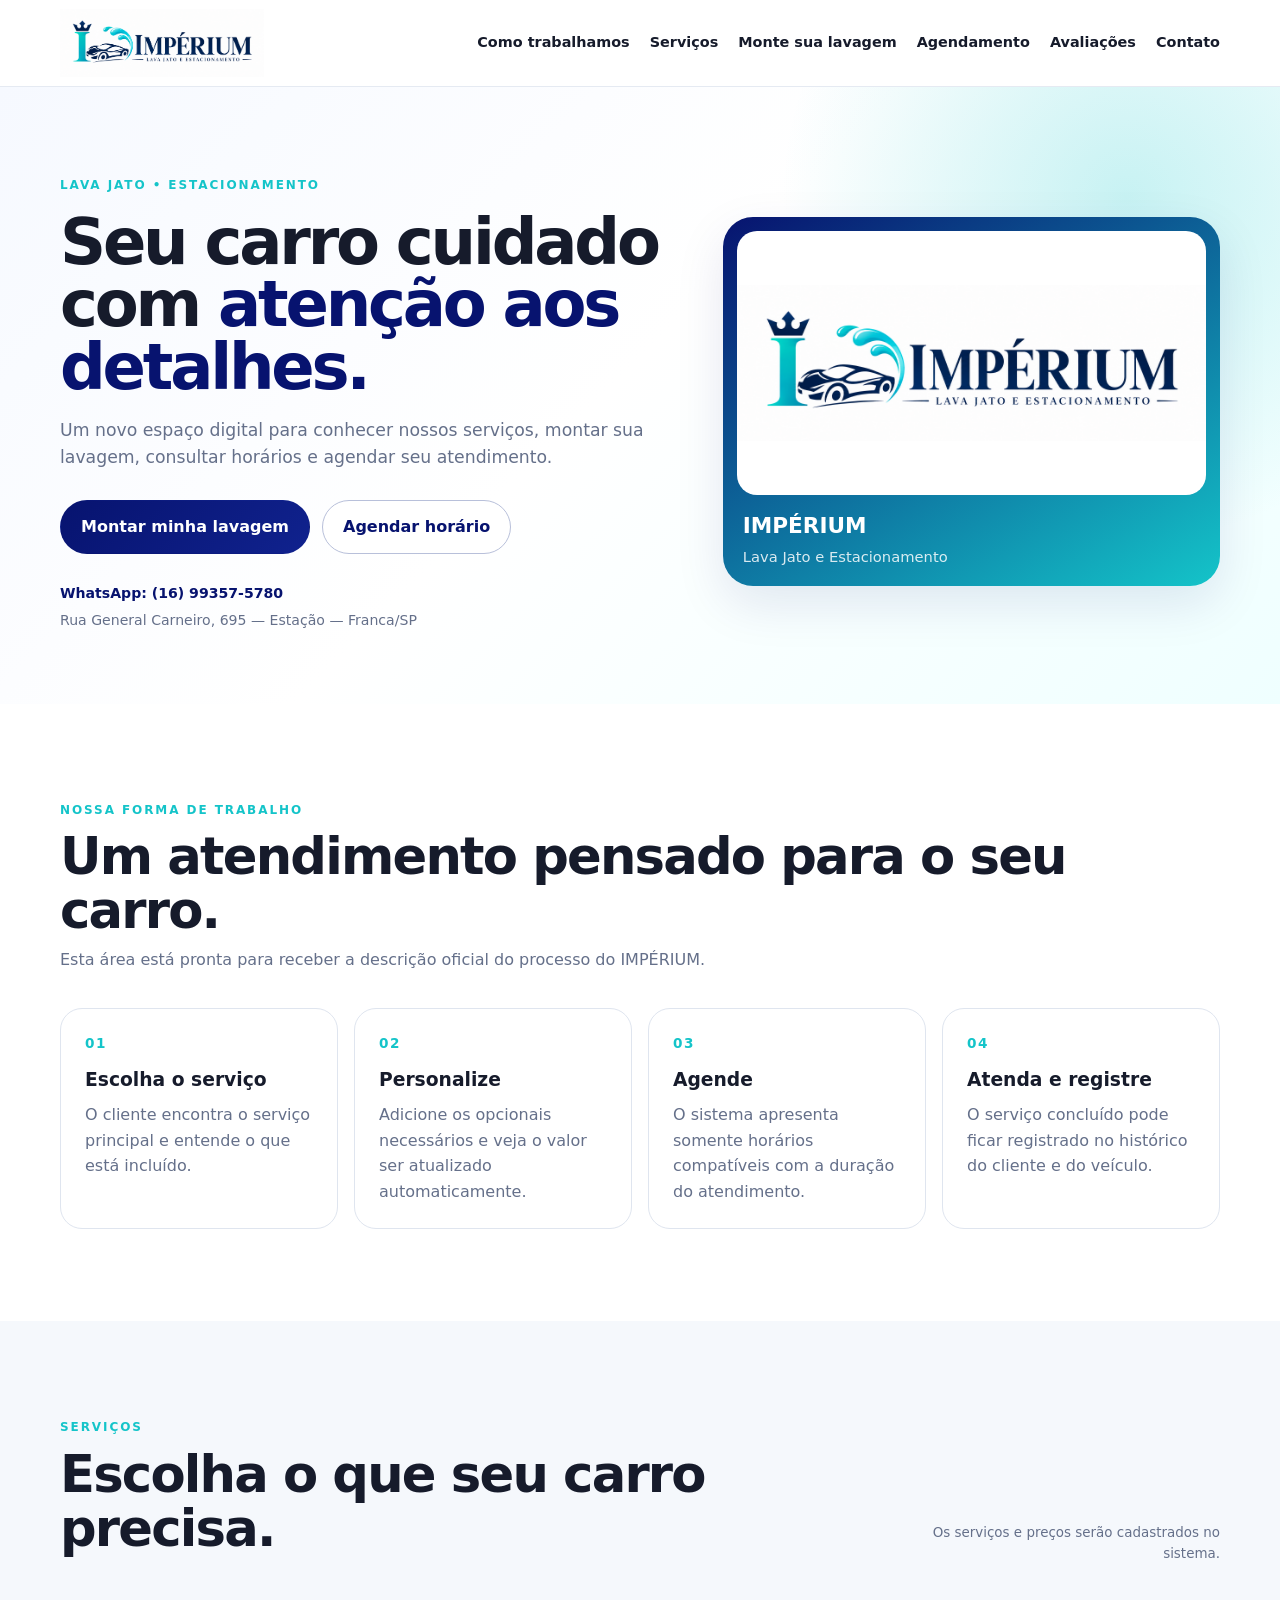
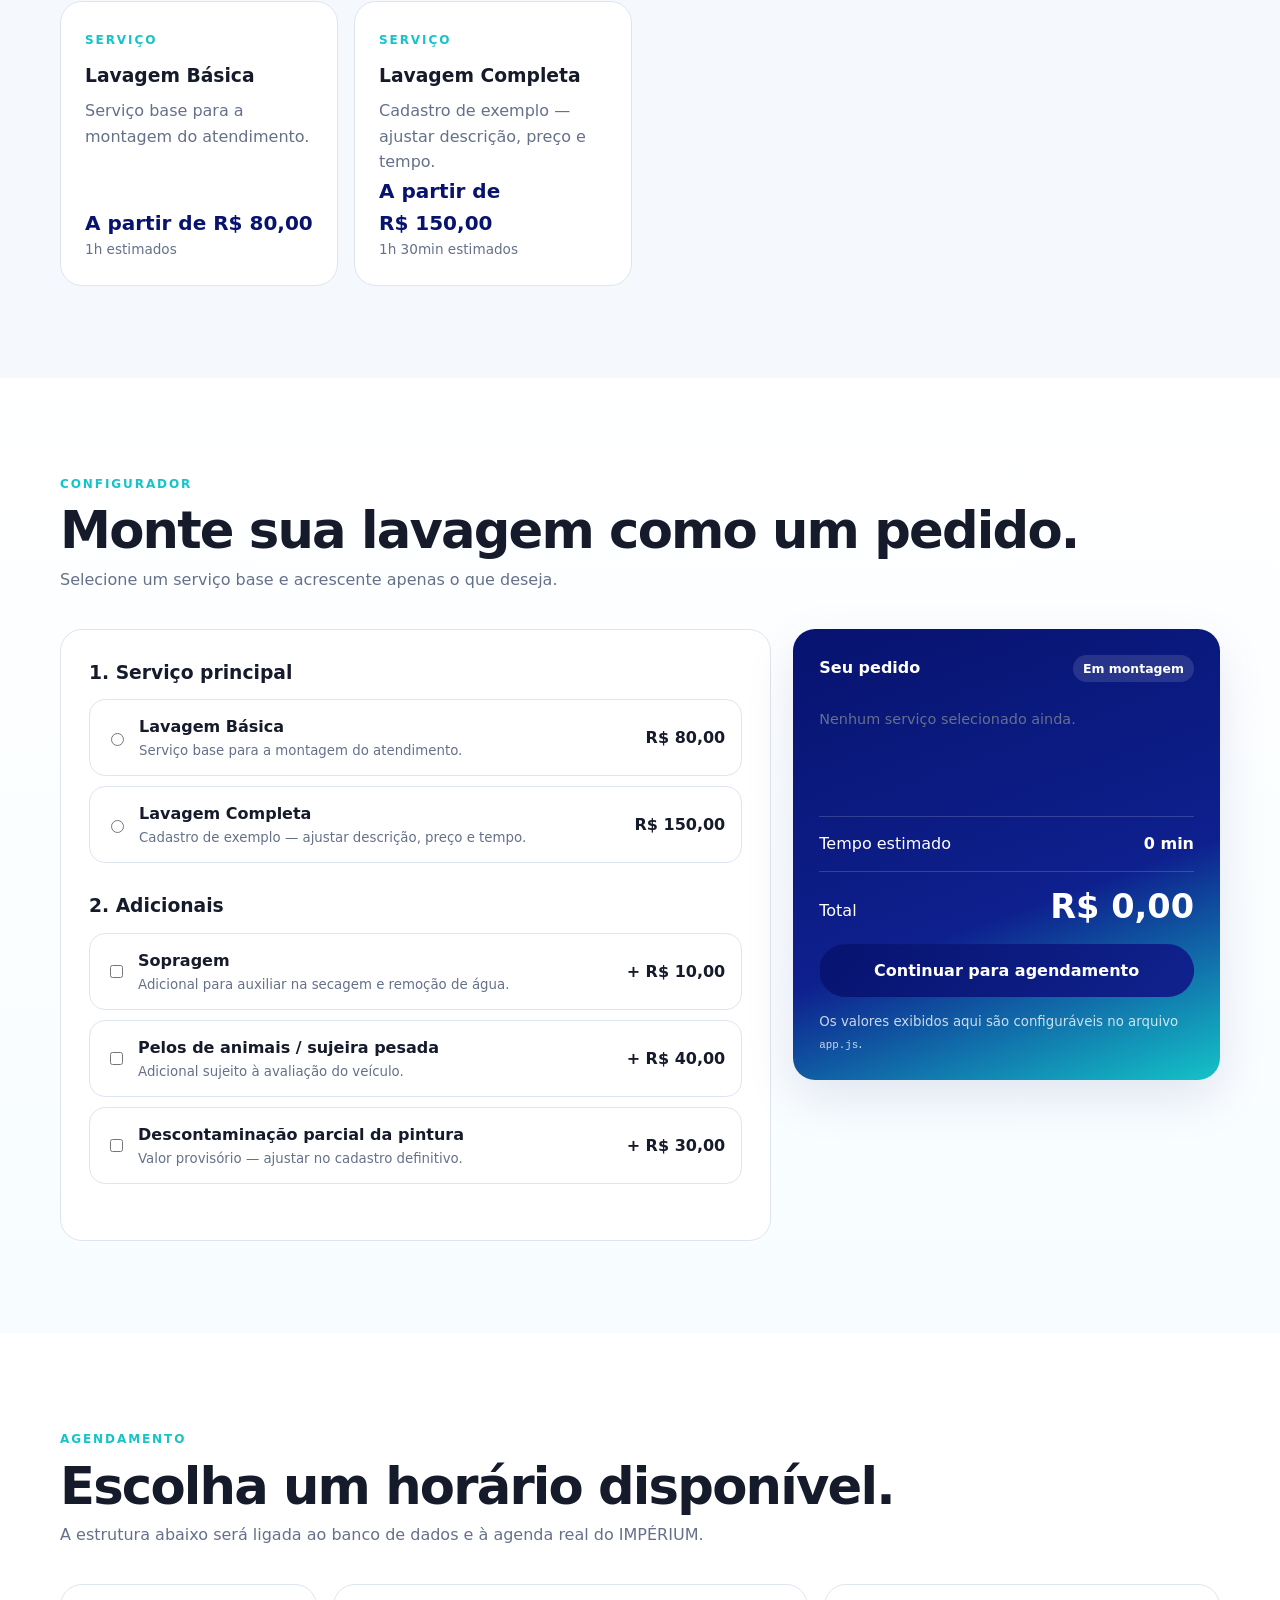
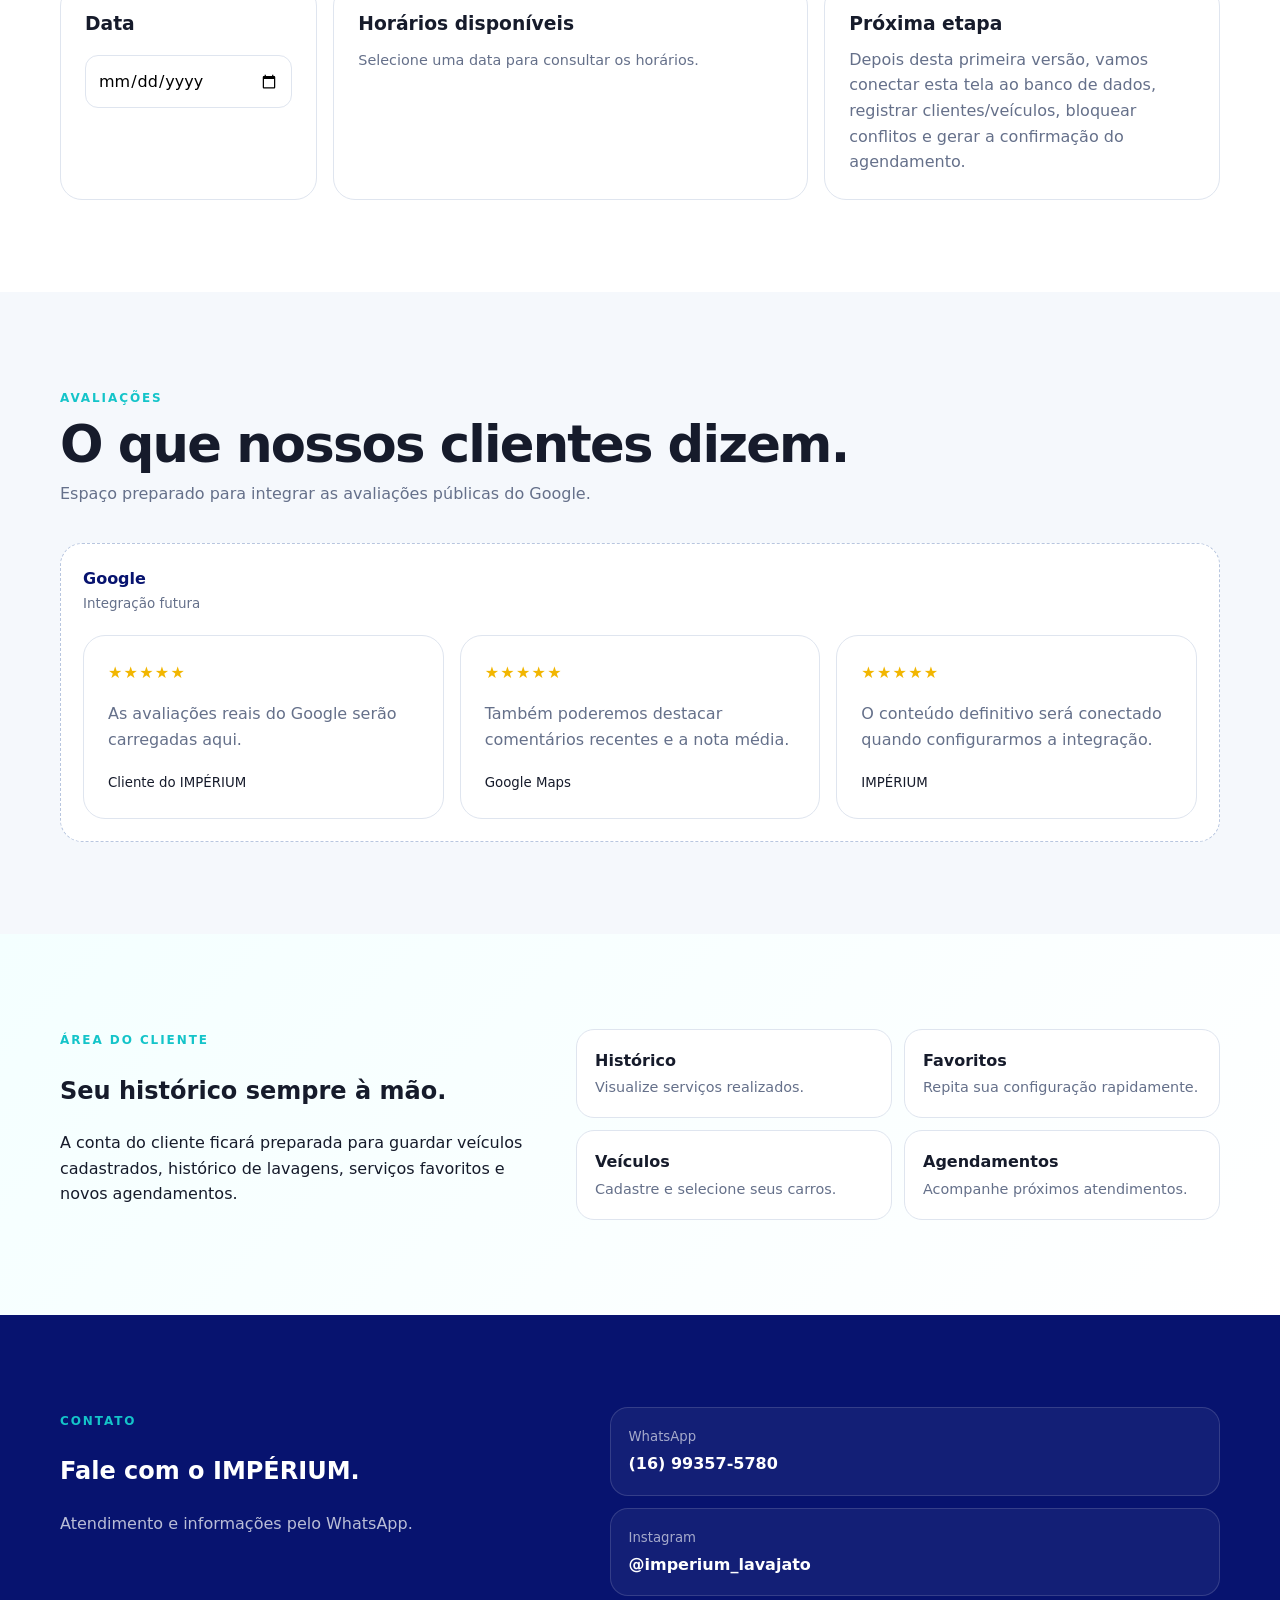
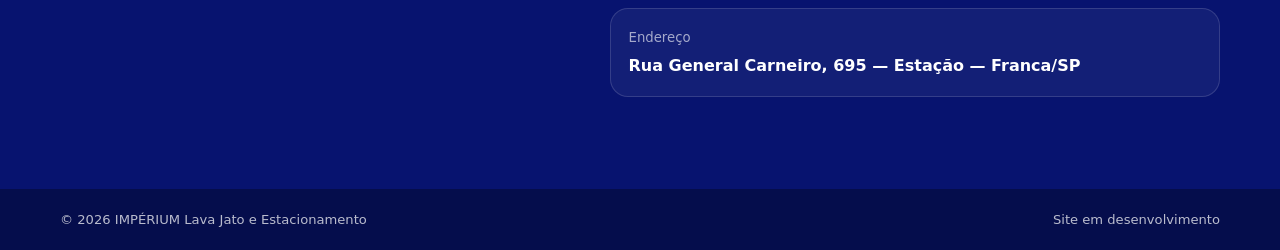
==== index.html @ fc2e5dbb "Update index.html" ====
<!DOCTYPE html>
<html lang="pt-BR">
<head>
  <meta charset="UTF-8" />
  <meta name="viewport" content="width=device-width, initial-scale=1.0" />
  <meta name="theme-color" content="#07136f" />
  <meta name="description" content="IMPÉRIUM Lava Jato e Estacionamento — serviços automotivos, agendamento e atendimento personalizado." />
  <title>IMPÉRIUM | Lava Jato e Estacionamento</title>
  <link rel="icon" type="image/jpeg" href="logo-imperium.jpg" />
  <link rel="stylesheet" href="style.css" />
</head>
<body>
  <header class="site-header">
    <div class="container nav-wrap">
      <a class="brand" href="#inicio" aria-label="IMPÉRIUM">
        <img src="logo-imperium-horizontal.png" alt="IMPÉRIUM Lava Jato e Estacionamento" />
      </a>

      <button class="menu-toggle" aria-label="Abrir menu" aria-expanded="false">☰</button>

      <nav class="main-nav" aria-label="Navegação principal">
        <a href="#como-funciona">Como trabalhamos</a>
        <a href="#servicos">Serviços</a>
        <a href="#monte">Monte sua lavagem</a>
        <a href="#agendamento">Agendamento</a>
        <a href="#avaliacoes">Avaliações</a>
        <a href="#contato">Contato</a>
      </nav>
    </div>
  </header>

  <main id="inicio">
    <section class="hero">
      <div class="container hero-grid">
        <div class="hero-copy">
          <span class="eyebrow">LAVA JATO • ESTACIONAMENTO</span>
          <h1>Seu carro cuidado com <span>atenção aos detalhes.</span></h1>
          <p>
            Um novo espaço digital para conhecer nossos serviços, montar sua lavagem,
            consultar horários e agendar seu atendimento.
          </p>
          <div class="hero-actions">
            <a class="btn btn-primary" href="#monte">Montar minha lavagem</a>
            <a class="btn btn-secondary" href="#agendamento">Agendar horário</a>
          </div>
          <div class="hero-contact">
            <a href="https://wa.me/5516993575780" target="_blank" rel="noopener">WhatsApp: (16) 99357-5780</a>
            <span>Rua General Carneiro, 695 — Estação — Franca/SP</span>
          </div>
        </div>

        <div class="hero-card">
          <div class="hero-card-glow"></div>
          <img src="logo-imperium-horizontal.png" alt="Logo oficial do IMPÉRIUM" />
          <div class="hero-card-caption">
            <strong>IMPÉRIUM</strong>
            <span>Lava Jato e Estacionamento</span>
          </div>
        </div>
      </div>
    </section>

    <section id="como-funciona" class="section">
      <div class="container">
        <div class="section-heading">
          <span class="eyebrow">NOSSA FORMA DE TRABALHO</span>
          <h2>Um atendimento pensado para o seu carro.</h2>
          <p>Esta área está pronta para receber a descrição oficial do processo do IMPÉRIUM.</p>
        </div>

        <div class="steps-grid">
          <article class="info-card">
            <div class="step-number">01</div>
            <h3>Escolha o serviço</h3>
            <p>O cliente encontra o serviço principal e entende o que está incluído.</p>
          </article>
          <article class="info-card">
            <div class="step-number">02</div>
            <h3>Personalize</h3>
            <p>Adicione os opcionais necessários e veja o valor ser atualizado automaticamente.</p>
          </article>
          <article class="info-card">
            <div class="step-number">03</div>
            <h3>Agende</h3>
            <p>O sistema apresenta somente horários compatíveis com a duração do atendimento.</p>
          </article>
          <article class="info-card">
            <div class="step-number">04</div>
            <h3>Atenda e registre</h3>
            <p>O serviço concluído pode ficar registrado no histórico do cliente e do veículo.</p>
          </article>
        </div>
      </div>
    </section>

    <section id="servicos" class="section section-soft">
      <div class="container">
        <div class="section-heading row-heading">
          <div>
            <span class="eyebrow">SERVIÇOS</span>
            <h2>Escolha o que seu carro precisa.</h2>
          </div>
          <span class="edit-note">Os serviços e preços serão cadastrados no sistema.</span>
        </div>
        <div id="services-grid" class="services-grid"></div>
      </div>
    </section>

    <section id="monte" class="section configurator-section">
      <div class="container">
        <div class="section-heading">
          <span class="eyebrow">CONFIGURADOR</span>
          <h2>Monte sua lavagem como um pedido.</h2>
          <p>Selecione um serviço base e acrescente apenas o que deseja.</p>
        </div>

        <div class="configurator">
          <div class="config-panel">
            <h3>1. Serviço principal</h3>
            <div id="base-services" class="option-list"></div>

            <h3>2. Adicionais</h3>
            <div id="addons" class="option-list"></div>
          </div>

          <aside class="order-summary">
            <div class="summary-top">
              <span>Seu pedido</span>
              <span id="order-status" class="status-pill">Em montagem</span>
            </div>
            <div id="selected-items" class="selected-items"></div>
            <div class="summary-line">
              <span>Tempo estimado</span>
              <strong id="total-time">0 min</strong>
            </div>
            <div class="summary-total">
              <span>Total</span>
              <strong id="total-price">R$ 0,00</strong>
            </div>
            <button class="btn btn-primary btn-full" type="button" onclick="goToScheduling()">
              Continuar para agendamento
            </button>
            <small>Os valores exibidos aqui são configuráveis no arquivo <code>app.js</code>.</small>
          </aside>
        </div>
      </div>
    </section>

    <section id="agendamento" class="section">
      <div class="container">
        <div class="section-heading">
          <span class="eyebrow">AGENDAMENTO</span>
          <h2>Escolha um horário disponível.</h2>
          <p>A estrutura abaixo será ligada ao banco de dados e à agenda real do IMPÉRIUM.</p>
        </div>

        <div class="booking-preview">
          <div class="booking-card">
            <h3>Data</h3>
            <input id="booking-date" type="date" />
          </div>
          <div class="booking-card">
            <h3>Horários disponíveis</h3>
            <div id="time-slots" class="time-slots">
              <span class="empty-state">Selecione uma data para consultar os horários.</span>
            </div>
          </div>
          <div class="booking-card booking-card-wide">
            <h3>Próxima etapa</h3>
            <p>
              Depois desta primeira versão, vamos conectar esta tela ao banco de dados,
              registrar clientes/veículos, bloquear conflitos e gerar a confirmação do agendamento.
            </p>
          </div>
        </div>
      </div>
    </section>

    <section id="avaliacoes" class="section section-soft">
      <div class="container">
        <div class="section-heading">
          <span class="eyebrow">AVALIAÇÕES</span>
          <h2>O que nossos clientes dizem.</h2>
          <p>Espaço preparado para integrar as avaliações públicas do Google.</p>
        </div>

        <div class="reviews-placeholder">
          <div class="review-stat">
            <strong>Google</strong>
            <span>Integração futura</span>
          </div>
          <div id="reviews-grid" class="reviews-grid">
            <article class="review-card">
              <span class="stars">★★★★★</span>
              <p>As avaliações reais do Google serão carregadas aqui.</p>
              <small>Cliente do IMPÉRIUM</small>
            </article>
            <article class="review-card">
              <span class="stars">★★★★★</span>
              <p>Também poderemos destacar comentários recentes e a nota média.</p>
              <small>Google Maps</small>
            </article>
            <article class="review-card">
              <span class="stars">★★★★★</span>
              <p>O conteúdo definitivo será conectado quando configurarmos a integração.</p>
              <small>IMPÉRIUM</small>
            </article>
          </div>
        </div>
      </div>
    </section>

    <section class="section client-section">
      <div class="container client-grid">
        <div>
          <span class="eyebrow">ÁREA DO CLIENTE</span>
          <h2>Seu histórico sempre à mão.</h2>
          <p>
            A conta do cliente ficará preparada para guardar veículos cadastrados,
            histórico de lavagens, serviços favoritos e novos agendamentos.
          </p>
        </div>
        <div class="client-features">
          <div><strong>Histórico</strong><span>Visualize serviços realizados.</span></div>
          <div><strong>Favoritos</strong><span>Repita sua configuração rapidamente.</span></div>
          <div><strong>Veículos</strong><span>Cadastre e selecione seus carros.</span></div>
          <div><strong>Agendamentos</strong><span>Acompanhe próximos atendimentos.</span></div>
        </div>
      </div>
    </section>

    <section id="contato" class="section contact-section">
      <div class="container contact-grid">
        <div>
          <span class="eyebrow">CONTATO</span>
          <h2>Fale com o IMPÉRIUM.</h2>
          <p>Atendimento e informações pelo WhatsApp.</p>
        </div>
        <div class="contact-list">
          <a href="https://wa.me/5516993575780" target="_blank" rel="noopener">
            <span>WhatsApp</span>
            <strong>(16) 99357-5780</strong>
          </a>
          <a href="https://instagram.com/imperium_lavajato" target="_blank" rel="noopener">
            <span>Instagram</span>
            <strong>@imperium_lavajato</strong>
          </a>
          <div>
            <span>Endereço</span>
            <strong>Rua General Carneiro, 695 — Estação — Franca/SP</strong>
          </div>
        </div>
      </div>
    </section>
  </main>

  <footer class="site-footer">
    <div class="container footer-wrap">
      <span>© <span id="year"></span> IMPÉRIUM Lava Jato e Estacionamento</span>
      <span>Site em desenvolvimento</span>
    </div>
  </footer>

  <script src="app.js"></script>
</body>
</html>
---- style.css ----
* {
  box-sizing: border-box;
}

:root {
  --navy: #07136f;
  --navy-dark: #050d4c;
  --blue: #10228e;
  --cyan: #14c4c9;
  --cyan-light: #e9ffff;
  --text: #161b2b;
  --muted: #65708a;
  --border: #dfe5ef;
  --white: #ffffff;
  --soft: #f5f8fc;
  --shadow: 0 18px 50px rgba(9, 19, 111, 0.10);
  --radius: 22px;
}

html {
  scroll-behavior: smooth;
}

body {
  margin: 0;
  width: 100%;
  min-width: 0;
  overflow-x: hidden;
  font-family:
    Inter,
    ui-sans-serif,
    system-ui,
    -apple-system,
    BlinkMacSystemFont,
    "Segoe UI",
    sans-serif;
  color: var(--text);
  background: var(--white);
  line-height: 1.6;
}

a {
  color: inherit;
  text-decoration: none;
}

img {
  max-width: 100%;
  display: block;
}

button,
input {
  font: inherit;
}

.container {
  width: min(1160px, calc(100% - 32px));
  margin: 0 auto;
}

/* =========================
   CABEÇALHO
========================= */

.site-header {
  position: sticky;
  top: 0;
  z-index: 1000;
  width: 100%;
  background: rgba(255, 255, 255, 0.96);
  backdrop-filter: blur(18px);
  border-bottom: 1px solid rgba(223, 229, 239, 0.8);
}

.nav-wrap {
  min-height: 86px;
  display: flex;
  align-items: center;
  justify-content: space-between;
  gap: 25px;
}

.brand {
  display: flex;
  align-items: center;
  width: 310px;
  max-width: 55vw;
}

.brand img {
  width: 100%;
  height: auto;
  max-height: 68px;
  object-fit: contain;
  object-position: left center;
}

/* Menu desktop */

.main-nav {
  display: flex;
  align-items: center;
  justify-content: flex-end;
  gap: 20px;
  font-size: 0.9rem;
  font-weight: 750;
}

.main-nav a {
  transition: color 0.2s ease;
}

.main-nav a:hover {
  color: var(--cyan);
}

.menu-toggle {
  display: none;
  border: 0;
  background: transparent;
  color: var(--navy);
  font-size: 2rem;
  line-height: 1;
  padding: 5px;
  cursor: pointer;
}

/* =========================
   HERO
========================= */

.hero {
  width: 100%;
  padding: 84px 0 72px;
  background:
    radial-gradient(
      circle at 88% 18%,
      rgba(20, 196, 201, 0.22),
      transparent 28%
    ),
    linear-gradient(
      135deg,
      #f6f9ff 0%,
      #ffffff 48%,
      #efffff 100%
    );
}

.hero-grid {
  display: grid;
  grid-template-columns: 1.1fr 0.9fr;
  align-items: center;
  gap: 55px;
}

.eyebrow {
  display: inline-block;
  color: var(--cyan);
  text-transform: uppercase;
  letter-spacing: 0.16em;
  font-size: 0.75rem;
  font-weight: 900;
}

.hero h1 {
  max-width: 760px;
  margin: 14px 0 18px;
  font-size: clamp(2.7rem, 5vw, 5.2rem);
  line-height: 0.98;
  letter-spacing: -0.05em;
}

.hero h1 span {
  color: var(--navy);
}

.hero-copy > p {
  max-width: 680px;
  color: var(--muted);
  font-size: 1.08rem;
}

.hero-actions {
  display: flex;
  flex-wrap: wrap;
  gap: 12px;
  margin: 28px 0;
}

.btn {
  border-radius: 999px;
  border: 1px solid transparent;
  padding: 13px 20px;
  font-weight: 850;
  cursor: pointer;
  transition:
    transform 0.2s ease,
    box-shadow 0.2s ease;
}

.btn:hover {
  transform: translateY(-2px);
  box-shadow: 0 12px 30px rgba(8, 19, 111, 0.14);
}

.btn-primary {
  color: white;
  background: linear-gradient(
    135deg,
    var(--navy),
    var(--blue)
  );
}

.btn-secondary {
  color: var(--navy);
  border-color: #b8c0da;
  background: white;
}

.btn-full {
  width: 100%;
}

.hero-contact {
  display: flex;
  flex-direction: column;
  gap: 5px;
  font-size: 0.88rem;
  color: var(--muted);
}

.hero-contact a {
  color: var(--navy);
  font-weight: 800;
}

/* Logo grande */

.hero-card {
  position: relative;
  padding: 14px;
  border-radius: 30px;
  background: linear-gradient(
    150deg,
    var(--navy),
    var(--cyan)
  );
  box-shadow: var(--shadow);
  overflow: hidden;
}

.hero-card img {
  width: 100%;
  height: auto;
  aspect-ratio: 16 / 9;
  object-fit: contain;
  border-radius: 20px;
  background: white;
}

.hero-card-caption {
  display: flex;
  flex-direction: column;
  gap: 2px;
  padding: 14px 6px 3px;
  color: white;
}

.hero-card-caption strong {
  font-size: 1.35rem;
}

.hero-card-caption span {
  opacity: 0.84;
  font-size: 0.92rem;
}

/* =========================
   SEÇÕES
========================= */

.section {
  padding: 92px 0;
}

.section-soft {
  background: var(--soft);
}

.section-heading {
  margin-bottom: 36px;
}

.section-heading h2 {
  margin: 9px 0;
  font-size: clamp(2rem, 4vw, 3.2rem);
  line-height: 1.05;
  letter-spacing: -0.035em;
}

.section-heading p {
  margin: 0;
  max-width: 720px;
  color: var(--muted);
}

/* =========================
   COMO TRABALHAMOS
========================= */

.steps-grid {
  display: grid;
  grid-template-columns: repeat(4, 1fr);
  gap: 16px;
}

.info-card {
  border: 1px solid var(--border);
  background: white;
  border-radius: var(--radius);
  padding: 24px;
}

.info-card h3 {
  margin: 10px 0 7px;
}

.info-card p {
  color: var(--muted);
  margin: 0;
}

.step-number {
  color: var(--cyan);
  font-weight: 900;
  font-size: 0.85rem;
  letter-spacing: 0.12em;
}

/* =========================
   SERVIÇOS
========================= */

.row-heading {
  display: flex;
  align-items: flex-end;
  justify-content: space-between;
  gap: 20px;
}

.edit-note {
  max-width: 320px;
  color: var(--muted);
  font-size: 0.84rem;
  text-align: right;
}

.services-grid {
  display: grid;
  grid-template-columns: repeat(4, 1fr);
  gap: 16px;
}

.service-card {
  min-height: 200px;
  display: flex;
  flex-direction: column;
  justify-content: space-between;
  border: 1px solid var(--border);
  background: white;
  border-radius: var(--radius);
  padding: 24px;
}

.service-card h3 {
  margin: 10px 0 7px;
}

.service-card p {
  color: var(--muted);
  margin: 0;
}

.service-price {
  color: var(--navy);
  font-size: 1.25rem;
  font-weight: 900;
}

.service-time {
  color: var(--muted);
  font-size: 0.85rem;
}

/* =========================
   CONFIGURADOR
========================= */

.configurator-section {
  background: linear-gradient(
    180deg,
    #ffffff,
    #f7fdff
  );
}

.configurator {
  display: grid;
  grid-template-columns: 1.25fr 0.75fr;
  gap: 22px;
}

.config-panel {
  background: white;
  border: 1px solid var(--border);
  border-radius: var(--radius);
  padding: 28px;
}

.config-panel h3 {
  margin: 0 0 12px;
}

.config-panel h3 + .option-list {
  margin-bottom: 28px;
}

.option-list {
  display: grid;
  gap: 10px;
}

.option {
  display: flex;
  align-items: center;
  justify-content: space-between;
  gap: 12px;
  border: 1px solid var(--border);
  border-radius: 16px;
  padding: 14px 16px;
  cursor: pointer;
}

.option:hover {
  border-color: #a8b3d0;
}

.option-content {
  display: flex;
  align-items: center;
  gap: 12px;
}

.option input {
  accent-color: var(--navy);
}

.option small {
  display: block;
  color: var(--muted);
}

.option strong {
  white-space: nowrap;
}

.order-summary {
  position: sticky;
  top: 108px;
  height: fit-content;
  border-radius: var(--radius);
  padding: 26px;
  color: white;
  background: linear-gradient(
    160deg,
    #07136f,
    #0e208e 60%,
    #14c3c8
  );
  box-shadow: var(--shadow);
}

.summary-top,
.summary-line,
.summary-total {
  display: flex;
  justify-content: space-between;
  gap: 16px;
}

.summary-top {
  font-weight: 850;
  margin-bottom: 24px;
}

.status-pill {
  padding: 4px 10px;
  border-radius: 999px;
  background: rgba(255,255,255,0.12);
  font-size: 0.78rem;
}

.selected-items {
  min-height: 90px;
  margin-bottom: 20px;
}

.selected-item {
  display: flex;
  justify-content: space-between;
  gap: 12px;
  padding: 9px 0;
  border-bottom: 1px solid rgba(255,255,255,0.16);
}

.summary-line {
  padding: 14px 0;
  border-top: 1px solid rgba(255,255,255,0.16);
  border-bottom: 1px solid rgba(255,255,255,0.16);
}

.summary-total {
  align-items: flex-end;
  padding: 18px 0 20px;
}

.summary-total strong {
  font-size: 2.1rem;
  line-height: 1;
}

.order-summary small {
  display: block;
  margin-top: 14px;
  opacity: 0.78;
}

/* =========================
   AGENDAMENTO
========================= */

.booking-preview {
  display: grid;
  grid-template-columns: 0.65fr 1.2fr 1fr;
  gap: 16px;
}

.booking-card {
  border: 1px solid var(--border);
  background: white;
  border-radius: var(--radius);
  padding: 24px;
}

.booking-card h3 {
  margin: 0 0 8px;
}

.booking-card p {
  color: var(--muted);
  margin: 0;
}

#booking-date {
  width: 100%;
  margin-top: 8px;
  padding: 12px;
  border: 1px solid var(--border);
  border-radius: 13px;
}

.time-slots {
  display: flex;
  flex-wrap: wrap;
  gap: 8px;
  margin-top: 10px;
}

.time-slot {
  border: 1px solid var(--border);
  background: white;
  border-radius: 12px;
  padding: 9px 12px;
  cursor: pointer;
  font-weight: 700;
}

.time-slot:hover {
  border-color: var(--navy);
  color: var(--navy);
}

.empty-state {
  color: var(--muted);
  font-size: 0.9rem;
}

/* =========================
   AVALIAÇÕES
========================= */

.reviews-placeholder {
  padding: 22px;
  border: 1px dashed #b8c6df;
  border-radius: var(--radius);
  background: white;
}

.review-stat {
  display: inline-flex;
  flex-direction: column;
  gap: 2px;
  margin-bottom: 20px;
}

.review-stat strong {
  color: var(--navy);
}

.review-stat span {
  color: var(--muted);
  font-size: 0.84rem;
}

.reviews-grid {
  display: grid;
  grid-template-columns: repeat(3, 1fr);
  gap: 16px;
}

.review-card {
  border: 1px solid var(--border);
  background: white;
  border-radius: var(--radius);
  padding: 24px;
}

.review-card p {
  color: var(--muted);
}

.stars {
  color: #f2b600;
  letter-spacing: 0.08em;
}

/* =========================
   ÁREA DO CLIENTE
========================= */

.client-section {
  background: linear-gradient(
    135deg,
    #f4ffff 0%,
    #ffffff 100%
  );
}

.client-grid {
  display: grid;
  grid-template-columns: 0.85fr 1.15fr;
  gap: 40px;
  align-items: center;
}

.client-features {
  display: grid;
  grid-template-columns: repeat(2, 1fr);
  gap: 12px;
}

.client-features > div {
  padding: 18px;
  border-radius: 18px;
  background: white;
  border: 1px solid var(--border);
}

.client-features strong,
.client-features span {
  display: block;
}

.client-features span {
  color: var(--muted);
  font-size: 0.9rem;
  margin-top: 3px;
}

/* =========================
   CONTATO
========================= */

.contact-section {
  background: var(--navy);
  color: white;
}

.contact-section .eyebrow {
  color: var(--cyan);
}

.contact-section p {
  color: rgba(255,255,255,0.72);
}

.contact-grid {
  display: grid;
  grid-template-columns: 0.9fr 1.1fr;
  gap: 50px;
  align-items: start;
}

.contact-list {
  display: grid;
  gap: 12px;
}

.contact-list > *,
.contact-list a {
  padding: 18px;
  border-radius: 18px;
  border: 1px solid rgba(255,255,255,0.14);
  background: rgba(255,255,255,0.05);
}

.contact-list span,
.contact-list strong {
  display: block;
}

.contact-list span {
  color: rgba(255,255,255,0.62);
  font-size: 0.83rem;
}

.contact-list strong {
  margin-top: 4px;
}

/* =========================
   RODAPÉ
========================= */

.site-footer {
  background: var(--navy-dark);
  color: rgba(255,255,255,0.72);
  padding: 20px 0;
  font-size: 0.82rem;
}

.footer-wrap {
  display: flex;
  justify-content: space-between;
  gap: 20px;
}

/* =========================
   RESPONSIVIDADE
========================= */

@media (max-width: 980px) {

  .main-nav {
    display: none;
  }

  .menu-toggle {
    display: block;
  }

  .main-nav.open {
    display: flex;
    position: absolute;
    left: 16px;
    right: 16px;
    top: 86px;
    flex-direction: column;
    align-items: stretch;
    gap: 0;
    background: white;
    border: 1px solid var(--border);
    border-radius: 18px;
    padding: 10px;
    box-shadow: var(--shadow);
  }

  .main-nav.open a {
    padding: 12px;
    border-radius: 10px;
  }

  .main-nav.open a:hover {
    background: var(--soft);
  }

  .hero-grid,
  .configurator,
  .client-grid,
  .contact-grid {
    grid-template-columns: 1fr;
  }

  .steps-grid,
  .services-grid {
    grid-template-columns: repeat(2, 1fr);
  }

  .booking-preview {
    grid-template-columns: 1fr 1fr;
  }

  .booking-card:last-child {
    grid-column: 1 / -1;
  }

  .order-summary {
    position: static;
  }
}

@media (max-width: 620px) {

  .container {
    width: calc(100% - 24px);
  }

  .nav-wrap {
    min-height: 76px;
  }

  .brand {
    width: min(270px, 70vw);
    max-width: 70vw;
  }

  .brand img {
    max-height: 58px;
  }

  .menu-toggle {
    font-size: 1.9rem;
  }

  .hero {
    padding: 54px 0 48px;
  }

  .hero-grid {
    gap: 35px;
  }

  .hero h1 {
    font-size: clamp(2.4rem, 12vw, 4rem);
  }

  .hero-card {
    padding: 9px;
    border-radius: 22px;
  }

  .hero-card img {
    aspect-ratio: 16 / 9;
    border-radius: 15px;
  }

  .section {
    padding: 64px 0;
  }

  .steps-grid,
  .services-grid,
  .client-features,
  .booking-preview,
  .reviews-grid {
    grid-template-columns: 1fr;
  }

  .row-heading,
  .footer-wrap {
    flex-direction: column;
    align-items: flex-start;
  }

  .edit-note {
    text-align: left;
  }

  .hero-actions {
    flex-direction: column;
    align-items: stretch;
  }

  .hero-actions .btn {
    text-align: center;
  }

  .option {
    align-items: flex-start;
  }

  .option strong {
    white-space: normal;
  }
}
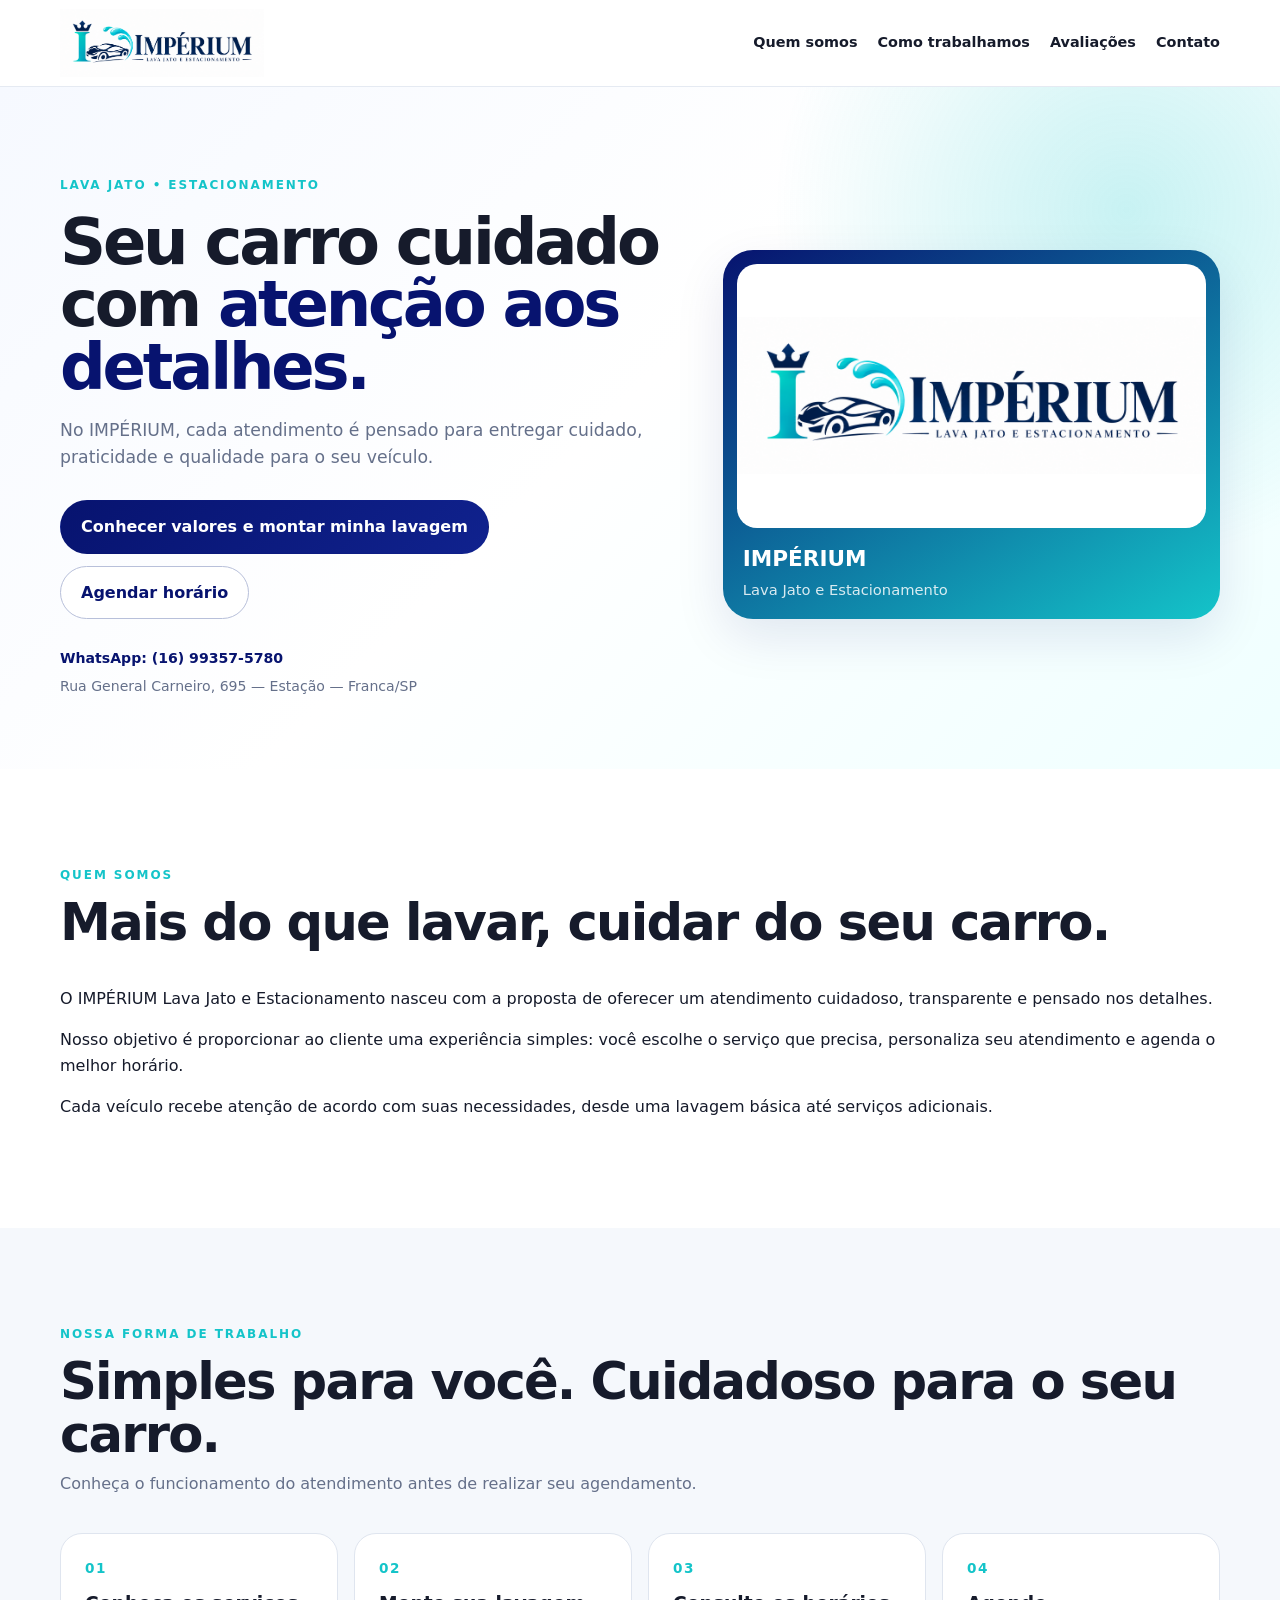
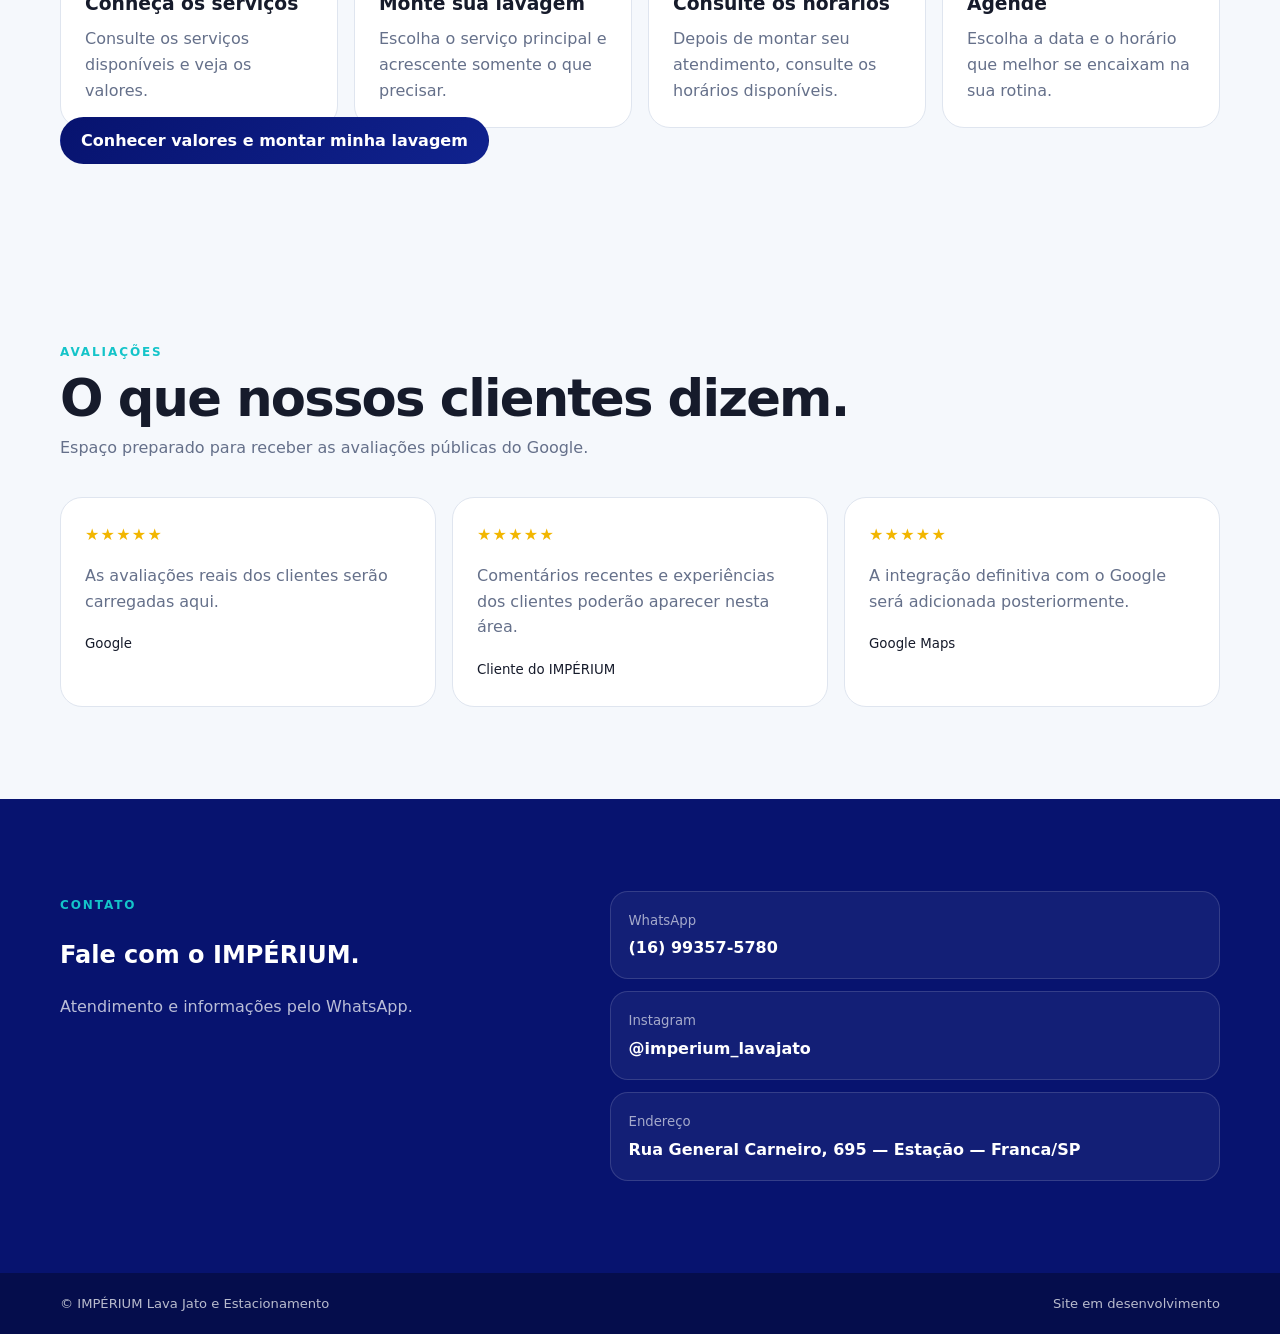
==== commit 3d66893c: "Update index.html" ====
--- a/index.html
+++ b/index.html
@@ -1,266 +1,521 @@
 <!DOCTYPE html>
 <html lang="pt-BR">
 <head>
-  <meta charset="UTF-8" />
-  <meta name="viewport" content="width=device-width, initial-scale=1.0" />
-  <meta name="theme-color" content="#07136f" />
-  <meta name="description" content="IMPÉRIUM Lava Jato e Estacionamento — serviços automotivos, agendamento e atendimento personalizado." />
+  <meta charset="UTF-8">
+  <meta name="viewport" content="width=device-width, initial-scale=1.0">
+
+  <meta name="theme-color" content="#07136f">
+  <meta
+    name="description"
+    content="IMPÉRIUM Lava Jato e Estacionamento — cuidado, qualidade e atenção aos detalhes."
+  >
+
   <title>IMPÉRIUM | Lava Jato e Estacionamento</title>
-  <link rel="icon" type="image/jpeg" href="logo-imperium.jpg" />
-  <link rel="stylesheet" href="style.css" />
+
+  <link rel="icon" type="image/jpeg" href="logo-imperium.jpg">
+  <link rel="stylesheet" href="style.css">
 </head>
+
 <body>
-  <header class="site-header">
-    <div class="container nav-wrap">
-      <a class="brand" href="#inicio" aria-label="IMPÉRIUM">
-        <img src="logo-imperium-horizontal.png" alt="IMPÉRIUM Lava Jato e Estacionamento" />
+
+<header class="site-header">
+  <div class="container nav-wrap">
+
+    <a class="brand" href="index.html">
+      <img
+        src="logo-imperium-horizontal.png"
+        alt="IMPÉRIUM Lava Jato e Estacionamento"
+      >
+    </a>
+
+    <button
+      class="menu-toggle"
+      aria-label="Abrir menu"
+      aria-expanded="false"
+    >
+      ☰
+    </button>
+
+    <nav class="main-nav">
+
+      <a href="#quem-somos">Quem somos</a>
+
+      <a href="#como-trabalhamos">
+        Como trabalhamos
       </a>
 
-      <button class="menu-toggle" aria-label="Abrir menu" aria-expanded="false">☰</button>
-
-      <nav class="main-nav" aria-label="Navegação principal">
-        <a href="#como-funciona">Como trabalhamos</a>
-        <a href="#servicos">Serviços</a>
-        <a href="#monte">Monte sua lavagem</a>
-        <a href="#agendamento">Agendamento</a>
-        <a href="#avaliacoes">Avaliações</a>
-        <a href="#contato">Contato</a>
-      </nav>
-    </div>
-  </header>
-
-  <main id="inicio">
-    <section class="hero">
-      <div class="container hero-grid">
-        <div class="hero-copy">
-          <span class="eyebrow">LAVA JATO • ESTACIONAMENTO</span>
-          <h1>Seu carro cuidado com <span>atenção aos detalhes.</span></h1>
-          <p>
-            Um novo espaço digital para conhecer nossos serviços, montar sua lavagem,
-            consultar horários e agendar seu atendimento.
-          </p>
-          <div class="hero-actions">
-            <a class="btn btn-primary" href="#monte">Montar minha lavagem</a>
-            <a class="btn btn-secondary" href="#agendamento">Agendar horário</a>
-          </div>
-          <div class="hero-contact">
-            <a href="https://wa.me/5516993575780" target="_blank" rel="noopener">WhatsApp: (16) 99357-5780</a>
-            <span>Rua General Carneiro, 695 — Estação — Franca/SP</span>
-          </div>
+      <a href="#avaliacoes">
+        Avaliações
+      </a>
+
+      <a href="#contato">
+        Contato
+      </a>
+
+    </nav>
+
+  </div>
+</header>
+
+
+<main>
+
+<!-- =========================
+     HERO
+========================= -->
+
+<section class="hero">
+
+  <div class="container hero-grid">
+
+    <div class="hero-copy">
+
+      <span class="eyebrow">
+        LAVA JATO • ESTACIONAMENTO
+      </span>
+
+      <h1>
+        Seu carro cuidado com
+        <span>atenção aos detalhes.</span>
+      </h1>
+
+      <p>
+        No IMPÉRIUM, cada atendimento é pensado para
+        entregar cuidado, praticidade e qualidade para
+        o seu veículo.
+      </p>
+
+      <div class="hero-actions">
+
+        <a
+          class="btn btn-primary"
+          href="montar.html"
+        >
+          Conhecer valores e montar minha lavagem
+        </a>
+
+        <a
+          class="btn btn-secondary"
+          href="montar.html"
+        >
+          Agendar horário
+        </a>
+
+      </div>
+
+      <div class="hero-contact">
+
+        <a
+          href="https://wa.me/5516993575780"
+          target="_blank"
+        >
+          WhatsApp: (16) 99357-5780
+        </a>
+
+        <span>
+          Rua General Carneiro, 695 —
+          Estação — Franca/SP
+        </span>
+
+      </div>
+
+    </div>
+
+
+    <div class="hero-card">
+
+      <img
+        src="logo-imperium-horizontal.png"
+        alt="Logo oficial do IMPÉRIUM"
+      >
+
+      <div class="hero-card-caption">
+
+        <strong>IMPÉRIUM</strong>
+
+        <span>
+          Lava Jato e Estacionamento
+        </span>
+
+      </div>
+
+    </div>
+
+  </div>
+
+</section>
+
+
+<!-- =========================
+     QUEM SOMOS
+========================= -->
+
+<section
+  id="quem-somos"
+  class="section"
+>
+
+  <div class="container about-grid">
+
+    <div class="section-heading">
+
+      <span class="eyebrow">
+        QUEM SOMOS
+      </span>
+
+      <h2>
+        Mais do que lavar,
+        cuidar do seu carro.
+      </h2>
+
+    </div>
+
+
+    <div class="about-text">
+
+      <p>
+        O IMPÉRIUM Lava Jato e Estacionamento
+        nasceu com a proposta de oferecer um
+        atendimento cuidadoso, transparente e
+        pensado nos detalhes.
+      </p>
+
+      <p>
+        Nosso objetivo é proporcionar ao cliente
+        uma experiência simples: você escolhe
+        o serviço que precisa, personaliza seu
+        atendimento e agenda o melhor horário.
+      </p>
+
+      <p>
+        Cada veículo recebe atenção de acordo
+        com suas necessidades, desde uma lavagem
+        básica até serviços adicionais.
+      </p>
+
+    </div>
+
+  </div>
+
+</section>
+
+
+<!-- =========================
+     COMO TRABALHAMOS
+========================= -->
+
+<section
+  id="como-trabalhamos"
+  class="section section-soft"
+>
+
+  <div class="container">
+
+    <div class="section-heading">
+
+      <span class="eyebrow">
+        NOSSA FORMA DE TRABALHO
+      </span>
+
+      <h2>
+        Simples para você.
+        Cuidadoso para o seu carro.
+      </h2>
+
+      <p>
+        Conheça o funcionamento do atendimento
+        antes de realizar seu agendamento.
+      </p>
+
+    </div>
+
+
+    <div class="steps-grid">
+
+      <article class="info-card">
+
+        <div class="step-number">
+          01
         </div>
 
-        <div class="hero-card">
-          <div class="hero-card-glow"></div>
-          <img src="logo-imperium-horizontal.png" alt="Logo oficial do IMPÉRIUM" />
-          <div class="hero-card-caption">
-            <strong>IMPÉRIUM</strong>
-            <span>Lava Jato e Estacionamento</span>
-          </div>
+        <h3>
+          Conheça os serviços
+        </h3>
+
+        <p>
+          Consulte os serviços disponíveis
+          e veja os valores.
+        </p>
+
+      </article>
+
+
+      <article class="info-card">
+
+        <div class="step-number">
+          02
         </div>
+
+        <h3>
+          Monte sua lavagem
+        </h3>
+
+        <p>
+          Escolha o serviço principal e
+          acrescente somente o que precisar.
+        </p>
+
+      </article>
+
+
+      <article class="info-card">
+
+        <div class="step-number">
+          03
+        </div>
+
+        <h3>
+          Consulte os horários
+        </h3>
+
+        <p>
+          Depois de montar seu atendimento,
+          consulte os horários disponíveis.
+        </p>
+
+      </article>
+
+
+      <article class="info-card">
+
+        <div class="step-number">
+          04
+        </div>
+
+        <h3>
+          Agende
+        </h3>
+
+        <p>
+          Escolha a data e o horário que
+          melhor se encaixam na sua rotina.
+        </p>
+
+      </article>
+
+    </div>
+
+
+    <div class="center-action">
+
+      <a
+        href="montar.html"
+        class="btn btn-primary"
+      >
+        Conhecer valores e montar minha lavagem
+      </a>
+
+    </div>
+
+  </div>
+
+</section>
+
+
+<!-- =========================
+     AVALIAÇÕES
+========================= -->
+
+<section
+  id="avaliacoes"
+  class="section section-soft"
+>
+
+  <div class="container">
+
+    <div class="section-heading">
+
+      <span class="eyebrow">
+        AVALIAÇÕES
+      </span>
+
+      <h2>
+        O que nossos clientes dizem.
+      </h2>
+
+      <p>
+        Espaço preparado para receber
+        as avaliações públicas do Google.
+      </p>
+
+    </div>
+
+
+    <div class="reviews-grid">
+
+      <article class="review-card">
+
+        <span class="stars">
+          ★★★★★
+        </span>
+
+        <p>
+          As avaliações reais dos clientes
+          serão carregadas aqui.
+        </p>
+
+        <small>
+          Google
+        </small>
+
+      </article>
+
+
+      <article class="review-card">
+
+        <span class="stars">
+          ★★★★★
+        </span>
+
+        <p>
+          Comentários recentes e experiências
+          dos clientes poderão aparecer nesta área.
+        </p>
+
+        <small>
+          Cliente do IMPÉRIUM
+        </small>
+
+      </article>
+
+
+      <article class="review-card">
+
+        <span class="stars">
+          ★★★★★
+        </span>
+
+        <p>
+          A integração definitiva com o Google
+          será adicionada posteriormente.
+        </p>
+
+        <small>
+          Google Maps
+        </small>
+
+      </article>
+
+    </div>
+
+  </div>
+
+</section>
+
+
+<!-- =========================
+     CONTATO
+========================= -->
+
+<section
+  id="contato"
+  class="section contact-section"
+>
+
+  <div class="container contact-grid">
+
+    <div>
+
+      <span class="eyebrow">
+        CONTATO
+      </span>
+
+      <h2>
+        Fale com o IMPÉRIUM.
+      </h2>
+
+      <p>
+        Atendimento e informações pelo WhatsApp.
+      </p>
+
+    </div>
+
+
+    <div class="contact-list">
+
+      <a
+        href="https://wa.me/5516993575780"
+        target="_blank"
+      >
+
+        <span>
+          WhatsApp
+        </span>
+
+        <strong>
+          (16) 99357-5780
+        </strong>
+
+      </a>
+
+
+      <a
+        href="https://instagram.com/imperium_lavajato"
+        target="_blank"
+      >
+
+        <span>
+          Instagram
+        </span>
+
+        <strong>
+          @imperium_lavajato
+        </strong>
+
+      </a>
+
+
+      <div>
+
+        <span>
+          Endereço
+        </span>
+
+        <strong>
+          Rua General Carneiro, 695 —
+          Estação — Franca/SP
+        </strong>
+
       </div>
-    </section>
-
-    <section id="como-funciona" class="section">
-      <div class="container">
-        <div class="section-heading">
-          <span class="eyebrow">NOSSA FORMA DE TRABALHO</span>
-          <h2>Um atendimento pensado para o seu carro.</h2>
-          <p>Esta área está pronta para receber a descrição oficial do processo do IMPÉRIUM.</p>
-        </div>
-
-        <div class="steps-grid">
-          <article class="info-card">
-            <div class="step-number">01</div>
-            <h3>Escolha o serviço</h3>
-            <p>O cliente encontra o serviço principal e entende o que está incluído.</p>
-          </article>
-          <article class="info-card">
-            <div class="step-number">02</div>
-            <h3>Personalize</h3>
-            <p>Adicione os opcionais necessários e veja o valor ser atualizado automaticamente.</p>
-          </article>
-          <article class="info-card">
-            <div class="step-number">03</div>
-            <h3>Agende</h3>
-            <p>O sistema apresenta somente horários compatíveis com a duração do atendimento.</p>
-          </article>
-          <article class="info-card">
-            <div class="step-number">04</div>
-            <h3>Atenda e registre</h3>
-            <p>O serviço concluído pode ficar registrado no histórico do cliente e do veículo.</p>
-          </article>
-        </div>
-      </div>
-    </section>
-
-    <section id="servicos" class="section section-soft">
-      <div class="container">
-        <div class="section-heading row-heading">
-          <div>
-            <span class="eyebrow">SERVIÇOS</span>
-            <h2>Escolha o que seu carro precisa.</h2>
-          </div>
-          <span class="edit-note">Os serviços e preços serão cadastrados no sistema.</span>
-        </div>
-        <div id="services-grid" class="services-grid"></div>
-      </div>
-    </section>
-
-    <section id="monte" class="section configurator-section">
-      <div class="container">
-        <div class="section-heading">
-          <span class="eyebrow">CONFIGURADOR</span>
-          <h2>Monte sua lavagem como um pedido.</h2>
-          <p>Selecione um serviço base e acrescente apenas o que deseja.</p>
-        </div>
-
-        <div class="configurator">
-          <div class="config-panel">
-            <h3>1. Serviço principal</h3>
-            <div id="base-services" class="option-list"></div>
-
-            <h3>2. Adicionais</h3>
-            <div id="addons" class="option-list"></div>
-          </div>
-
-          <aside class="order-summary">
-            <div class="summary-top">
-              <span>Seu pedido</span>
-              <span id="order-status" class="status-pill">Em montagem</span>
-            </div>
-            <div id="selected-items" class="selected-items"></div>
-            <div class="summary-line">
-              <span>Tempo estimado</span>
-              <strong id="total-time">0 min</strong>
-            </div>
-            <div class="summary-total">
-              <span>Total</span>
-              <strong id="total-price">R$ 0,00</strong>
-            </div>
-            <button class="btn btn-primary btn-full" type="button" onclick="goToScheduling()">
-              Continuar para agendamento
-            </button>
-            <small>Os valores exibidos aqui são configuráveis no arquivo <code>app.js</code>.</small>
-          </aside>
-        </div>
-      </div>
-    </section>
-
-    <section id="agendamento" class="section">
-      <div class="container">
-        <div class="section-heading">
-          <span class="eyebrow">AGENDAMENTO</span>
-          <h2>Escolha um horário disponível.</h2>
-          <p>A estrutura abaixo será ligada ao banco de dados e à agenda real do IMPÉRIUM.</p>
-        </div>
-
-        <div class="booking-preview">
-          <div class="booking-card">
-            <h3>Data</h3>
-            <input id="booking-date" type="date" />
-          </div>
-          <div class="booking-card">
-            <h3>Horários disponíveis</h3>
-            <div id="time-slots" class="time-slots">
-              <span class="empty-state">Selecione uma data para consultar os horários.</span>
-            </div>
-          </div>
-          <div class="booking-card booking-card-wide">
-            <h3>Próxima etapa</h3>
-            <p>
-              Depois desta primeira versão, vamos conectar esta tela ao banco de dados,
-              registrar clientes/veículos, bloquear conflitos e gerar a confirmação do agendamento.
-            </p>
-          </div>
-        </div>
-      </div>
-    </section>
-
-    <section id="avaliacoes" class="section section-soft">
-      <div class="container">
-        <div class="section-heading">
-          <span class="eyebrow">AVALIAÇÕES</span>
-          <h2>O que nossos clientes dizem.</h2>
-          <p>Espaço preparado para integrar as avaliações públicas do Google.</p>
-        </div>
-
-        <div class="reviews-placeholder">
-          <div class="review-stat">
-            <strong>Google</strong>
-            <span>Integração futura</span>
-          </div>
-          <div id="reviews-grid" class="reviews-grid">
-            <article class="review-card">
-              <span class="stars">★★★★★</span>
-              <p>As avaliações reais do Google serão carregadas aqui.</p>
-              <small>Cliente do IMPÉRIUM</small>
-            </article>
-            <article class="review-card">
-              <span class="stars">★★★★★</span>
-              <p>Também poderemos destacar comentários recentes e a nota média.</p>
-              <small>Google Maps</small>
-            </article>
-            <article class="review-card">
-              <span class="stars">★★★★★</span>
-              <p>O conteúdo definitivo será conectado quando configurarmos a integração.</p>
-              <small>IMPÉRIUM</small>
-            </article>
-          </div>
-        </div>
-      </div>
-    </section>
-
-    <section class="section client-section">
-      <div class="container client-grid">
-        <div>
-          <span class="eyebrow">ÁREA DO CLIENTE</span>
-          <h2>Seu histórico sempre à mão.</h2>
-          <p>
-            A conta do cliente ficará preparada para guardar veículos cadastrados,
-            histórico de lavagens, serviços favoritos e novos agendamentos.
-          </p>
-        </div>
-        <div class="client-features">
-          <div><strong>Histórico</strong><span>Visualize serviços realizados.</span></div>
-          <div><strong>Favoritos</strong><span>Repita sua configuração rapidamente.</span></div>
-          <div><strong>Veículos</strong><span>Cadastre e selecione seus carros.</span></div>
-          <div><strong>Agendamentos</strong><span>Acompanhe próximos atendimentos.</span></div>
-        </div>
-      </div>
-    </section>
-
-    <section id="contato" class="section contact-section">
-      <div class="container contact-grid">
-        <div>
-          <span class="eyebrow">CONTATO</span>
-          <h2>Fale com o IMPÉRIUM.</h2>
-          <p>Atendimento e informações pelo WhatsApp.</p>
-        </div>
-        <div class="contact-list">
-          <a href="https://wa.me/5516993575780" target="_blank" rel="noopener">
-            <span>WhatsApp</span>
-            <strong>(16) 99357-5780</strong>
-          </a>
-          <a href="https://instagram.com/imperium_lavajato" target="_blank" rel="noopener">
-            <span>Instagram</span>
-            <strong>@imperium_lavajato</strong>
-          </a>
-          <div>
-            <span>Endereço</span>
-            <strong>Rua General Carneiro, 695 — Estação — Franca/SP</strong>
-          </div>
-        </div>
-      </div>
-    </section>
-  </main>
-
-  <footer class="site-footer">
-    <div class="container footer-wrap">
-      <span>© <span id="year"></span> IMPÉRIUM Lava Jato e Estacionamento</span>
-      <span>Site em desenvolvimento</span>
-    </div>
-  </footer>
-
-  <script src="app.js"></script>
+
+    </div>
+
+  </div>
+
+</section>
+
+</main>
+
+
+<footer class="site-footer">
+
+  <div class="container footer-wrap">
+
+    <span>
+      © <span id="year"></span>
+      IMPÉRIUM Lava Jato e Estacionamento
+    </span>
+
+    <span>
+      Site em desenvolvimento
+    </span>
+
+  </div>
+
+</footer>
+
+
+<script src="app.js"></script>
+
 </body>
 </html>
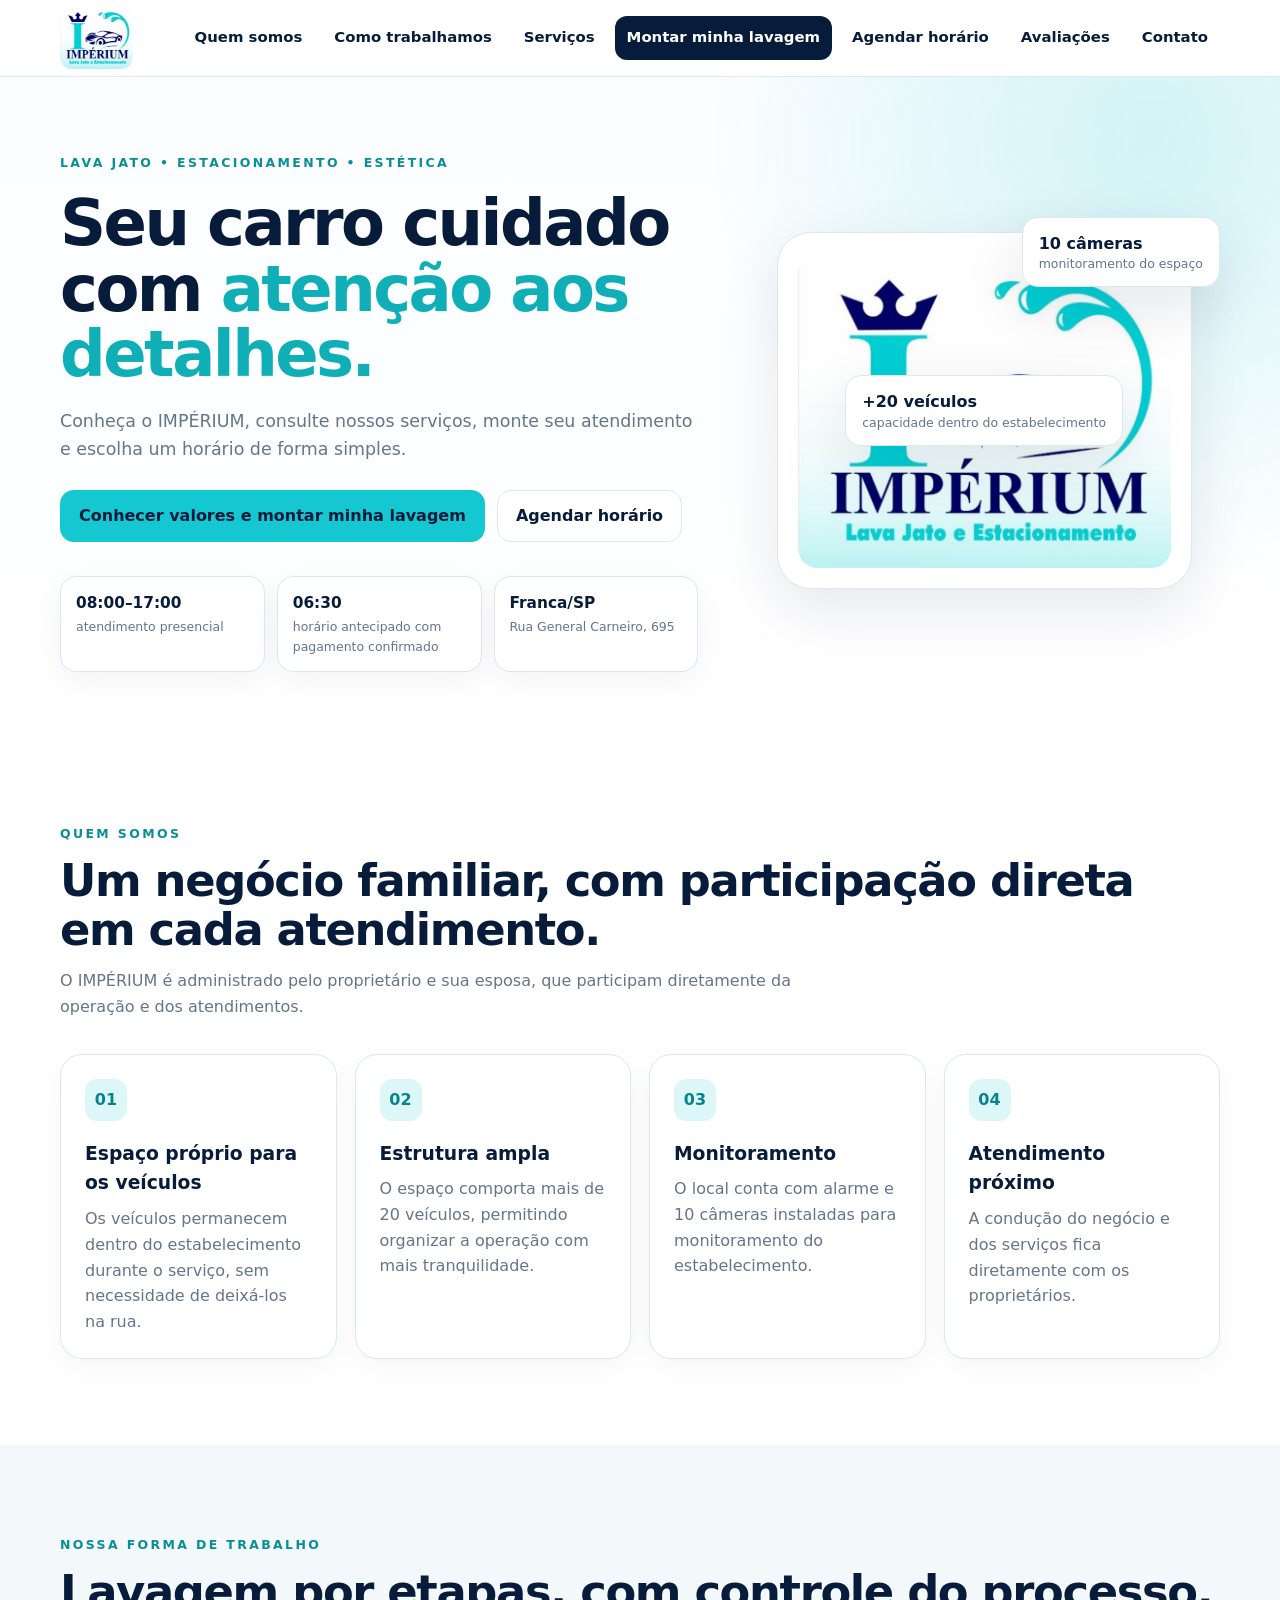
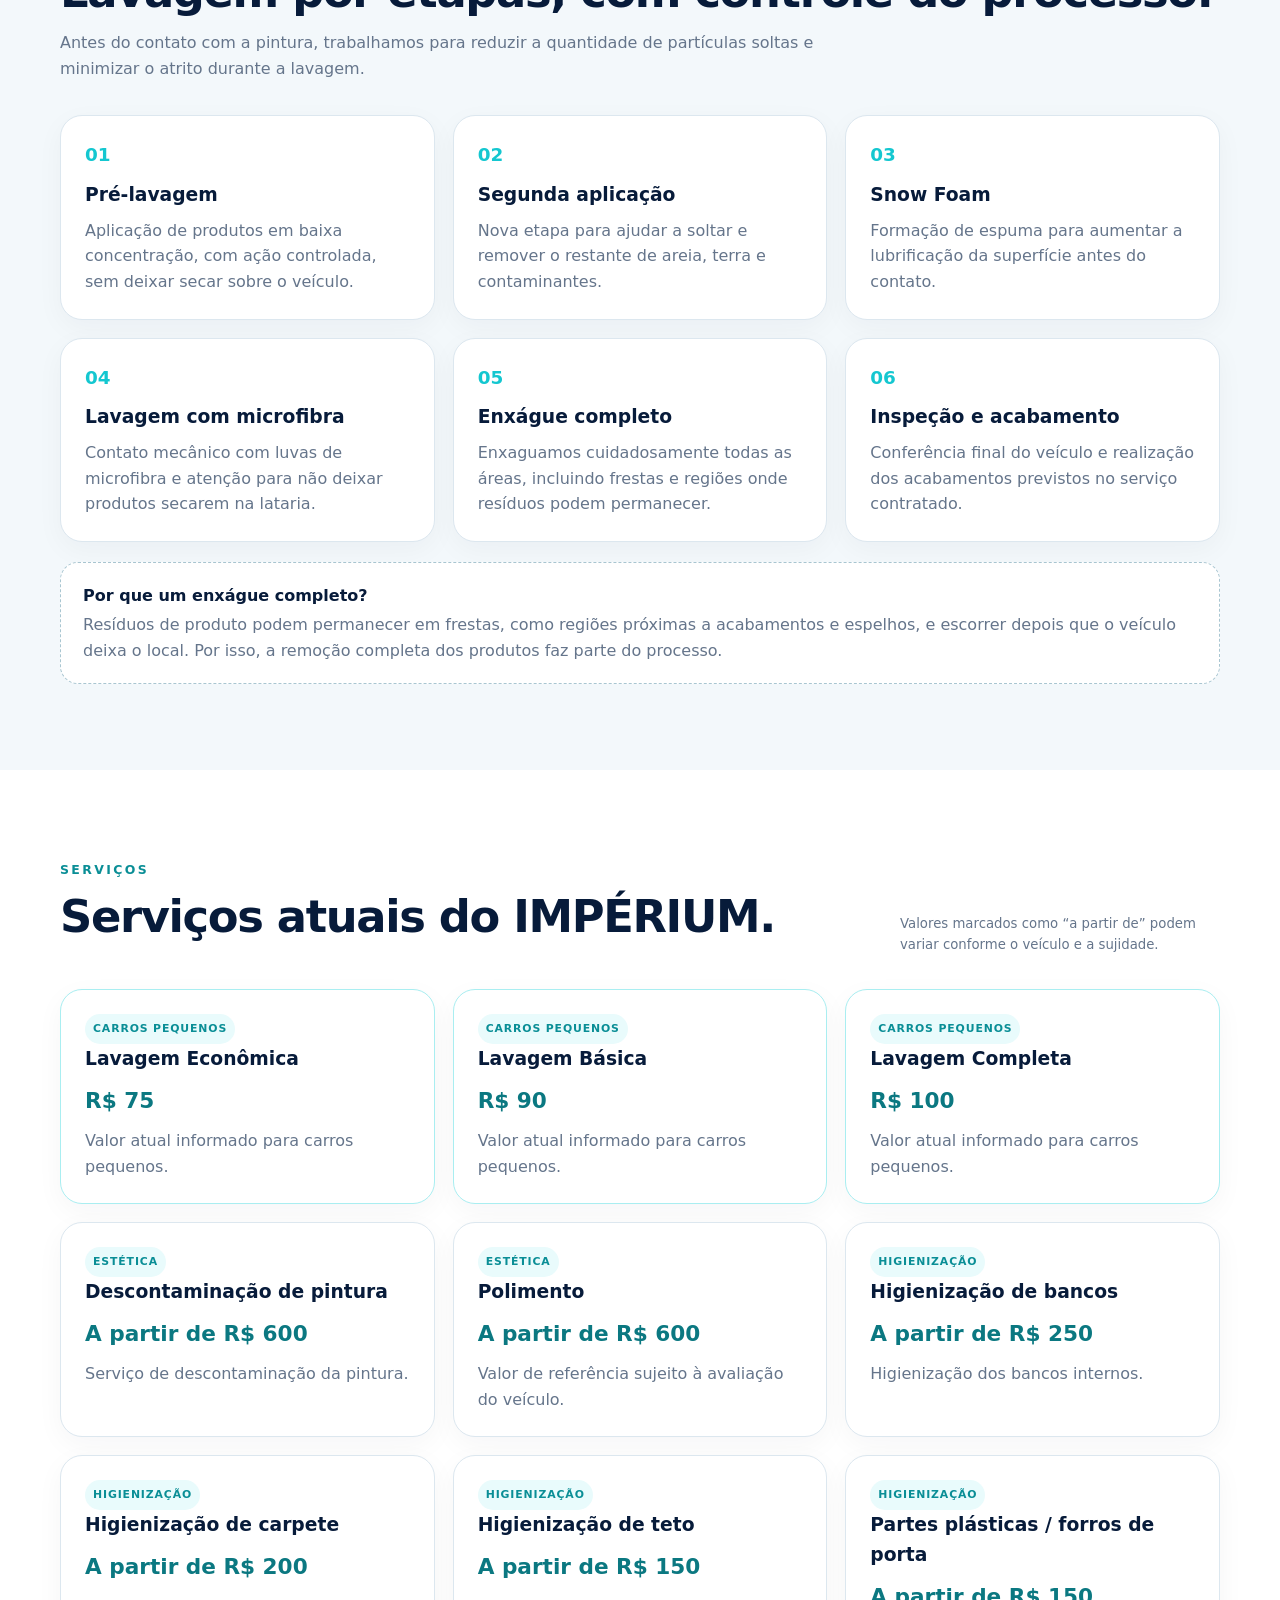
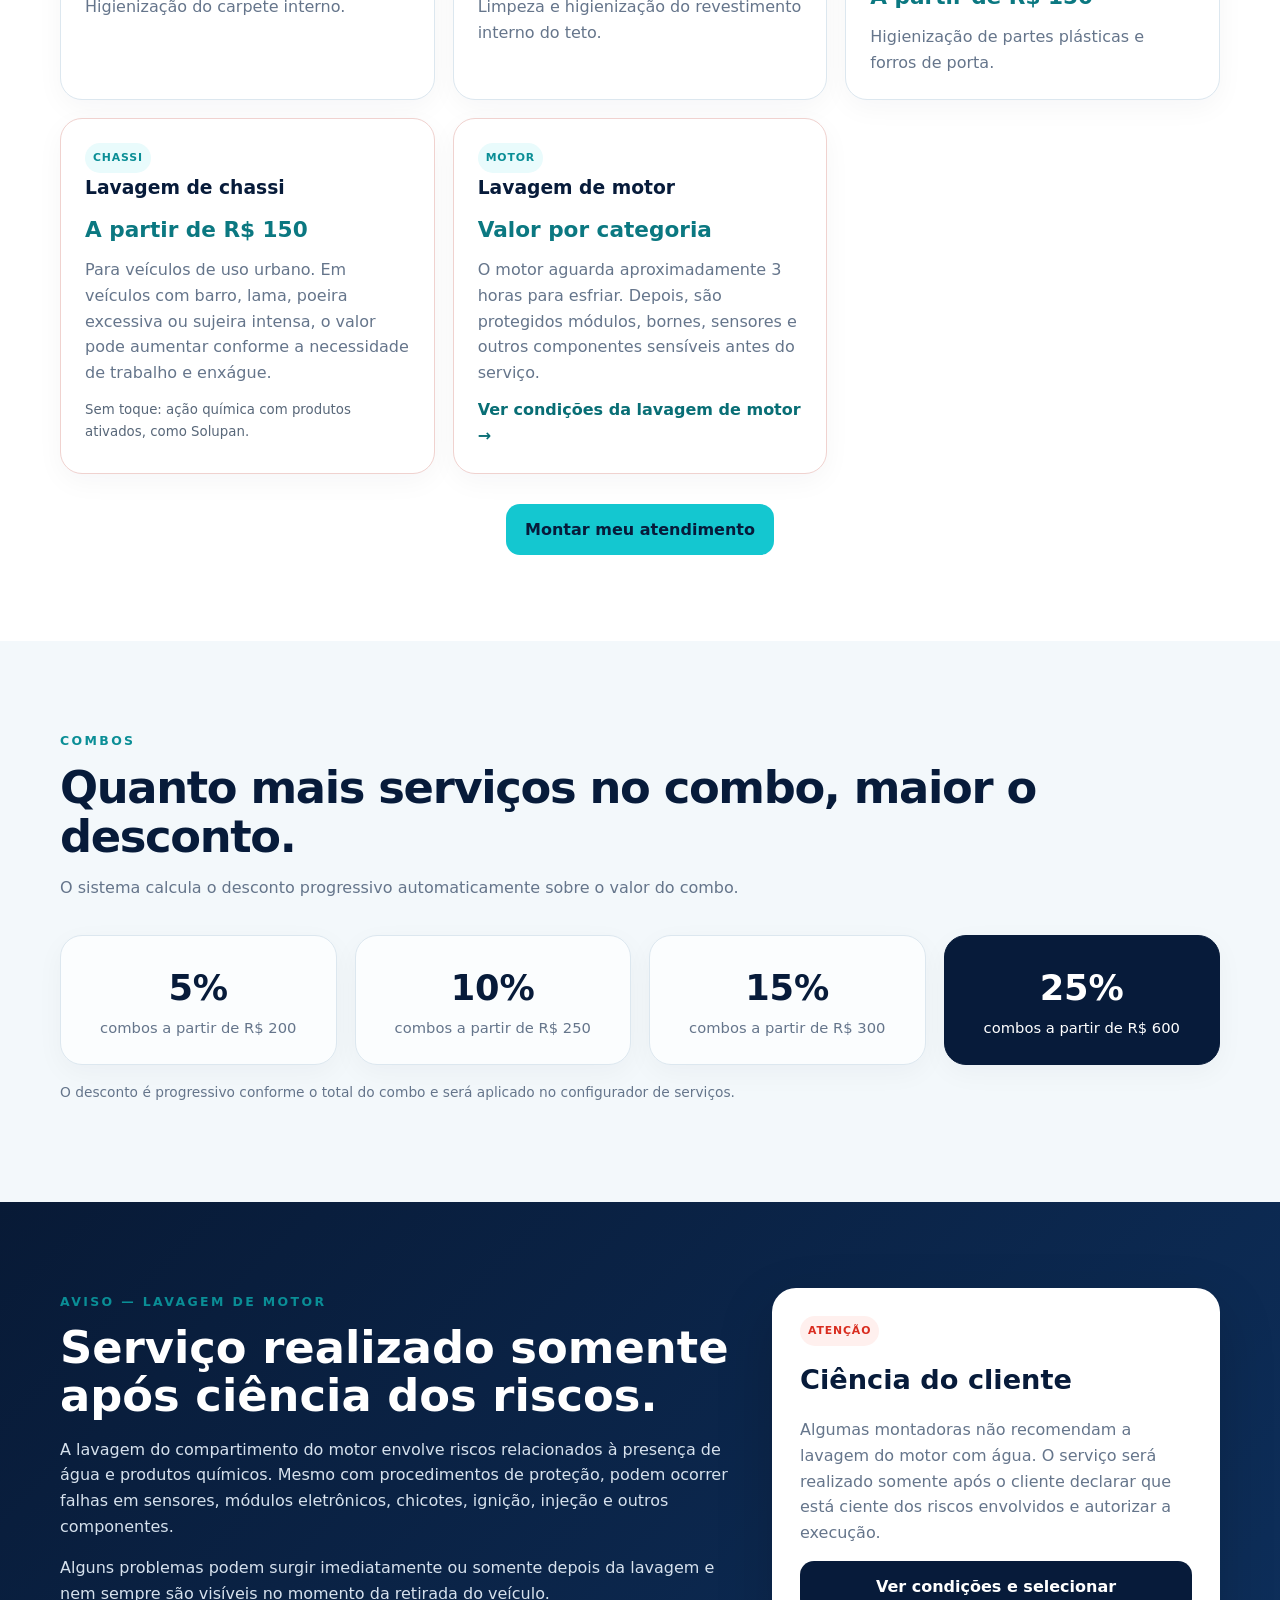
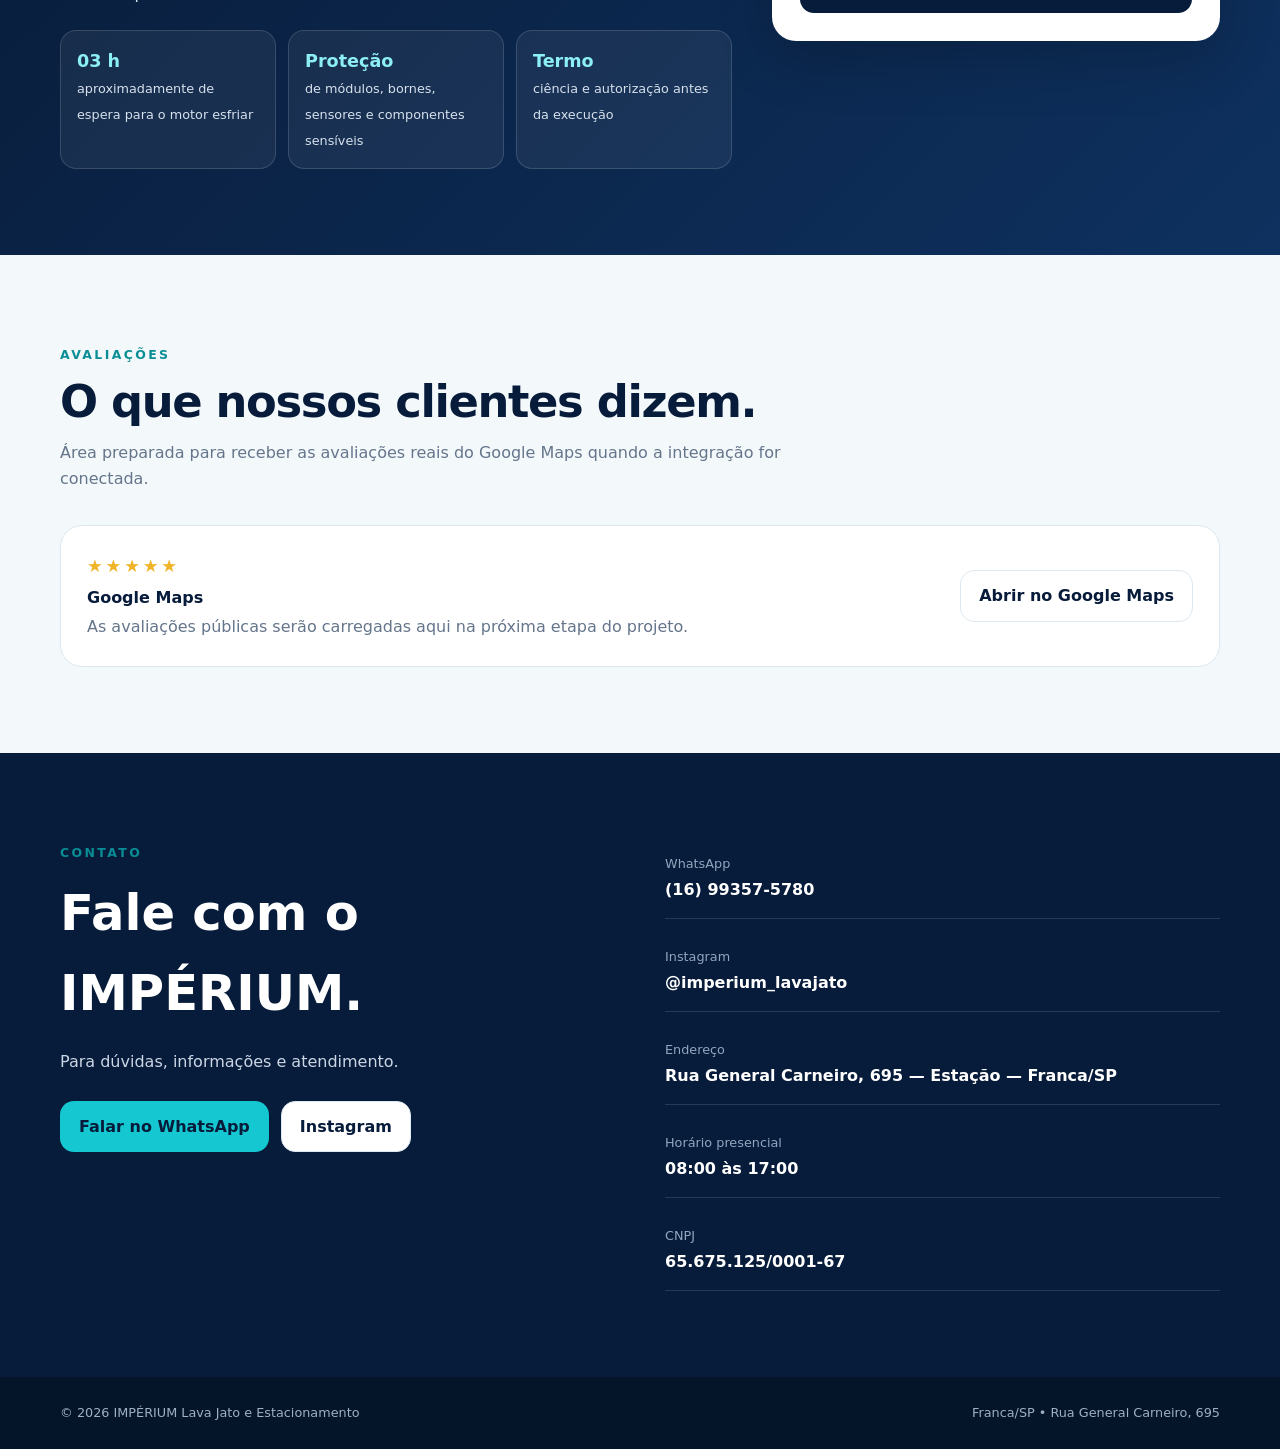
==== commit e1cb4662: "Add files via upload" ====
--- a/index.html
+++ b/index.html
@@ -3,519 +3,198 @@
 <head>
   <meta charset="UTF-8">
   <meta name="viewport" content="width=device-width, initial-scale=1.0">
-
-  <meta name="theme-color" content="#07136f">
-  <meta
-    name="description"
-    content="IMPÉRIUM Lava Jato e Estacionamento — cuidado, qualidade e atenção aos detalhes."
-  >
-
+  <meta name="theme-color" content="#071b3a">
+  <meta name="description" content="IMPÉRIUM Lava Jato e Estacionamento — lavagem automotiva, estética, higienização e estacionamento em Franca/SP.">
   <title>IMPÉRIUM | Lava Jato e Estacionamento</title>
-
   <link rel="icon" type="image/jpeg" href="logo-imperium.jpg">
   <link rel="stylesheet" href="style.css">
 </head>
-
 <body>
-
-<header class="site-header">
-  <div class="container nav-wrap">
-
-    <a class="brand" href="index.html">
-      <img
-        src="logo-imperium-horizontal.png"
-        alt="IMPÉRIUM Lava Jato e Estacionamento"
-      >
-    </a>
-
-    <button
-      class="menu-toggle"
-      aria-label="Abrir menu"
-      aria-expanded="false"
-    >
-      ☰
-    </button>
-
-    <nav class="main-nav">
-
-      <a href="#quem-somos">Quem somos</a>
-
-      <a href="#como-trabalhamos">
-        Como trabalhamos
+  <header class="site-header">
+    <div class="container nav-wrap">
+      <a class="brand" href="index.html" aria-label="IMPÉRIUM Lava Jato e Estacionamento">
+        <img src="logo-imperium.jpg" alt="Logo IMPÉRIUM Lava Jato e Estacionamento">
       </a>
-
-      <a href="#avaliacoes">
-        Avaliações
-      </a>
-
-      <a href="#contato">
-        Contato
-      </a>
-
-    </nav>
-
-  </div>
-</header>
-
-
-<main>
-
-<!-- =========================
-     HERO
-========================= -->
-
-<section class="hero">
-
-  <div class="container hero-grid">
-
-    <div class="hero-copy">
-
-      <span class="eyebrow">
-        LAVA JATO • ESTACIONAMENTO
-      </span>
-
-      <h1>
-        Seu carro cuidado com
-        <span>atenção aos detalhes.</span>
-      </h1>
-
-      <p>
-        No IMPÉRIUM, cada atendimento é pensado para
-        entregar cuidado, praticidade e qualidade para
-        o seu veículo.
-      </p>
-
-      <div class="hero-actions">
-
-        <a
-          class="btn btn-primary"
-          href="montar.html"
-        >
-          Conhecer valores e montar minha lavagem
-        </a>
-
-        <a
-          class="btn btn-secondary"
-          href="montar.html"
-        >
-          Agendar horário
-        </a>
-
-      </div>
-
-      <div class="hero-contact">
-
-        <a
-          href="https://wa.me/5516993575780"
-          target="_blank"
-        >
-          WhatsApp: (16) 99357-5780
-        </a>
-
-        <span>
-          Rua General Carneiro, 695 —
-          Estação — Franca/SP
-        </span>
-
-      </div>
-
+      <button class="menu-toggle" type="button" aria-label="Abrir menu" aria-expanded="false">☰</button>
+      <nav class="main-nav" aria-label="Navegação principal">
+        <a href="#empresa">Quem somos</a>
+        <a href="#processo">Como trabalhamos</a>
+        <a href="#servicos">Serviços</a>
+        <a href="montar.html" class="nav-cta">Montar minha lavagem</a>
+        <a href="agendamento.html">Agendar horário</a>
+        <a href="#avaliacoes">Avaliações</a>
+        <a href="#contato">Contato</a>
+      </nav>
     </div>
-
-
-    <div class="hero-card">
-
-      <img
-        src="logo-imperium-horizontal.png"
-        alt="Logo oficial do IMPÉRIUM"
-      >
-
-      <div class="hero-card-caption">
-
-        <strong>IMPÉRIUM</strong>
-
-        <span>
-          Lava Jato e Estacionamento
-        </span>
-
-      </div>
-
+  </header>
+
+  <main>
+    <section class="hero" id="inicio">
+      <div class="container hero-grid">
+        <div class="hero-copy">
+          <span class="eyebrow">LAVA JATO • ESTACIONAMENTO • ESTÉTICA</span>
+          <h1>Seu carro cuidado com <span>atenção aos detalhes.</span></h1>
+          <p>Conheça o IMPÉRIUM, consulte nossos serviços, monte seu atendimento e escolha um horário de forma simples.</p>
+          <div class="hero-actions">
+            <a class="btn btn-primary" href="montar.html">Conhecer valores e montar minha lavagem</a>
+            <a class="btn btn-secondary" href="agendamento.html">Agendar horário</a>
+          </div>
+          <div class="quick-info">
+            <div><strong>08:00–17:00</strong><span>atendimento presencial</span></div>
+            <div><strong>06:30</strong><span>horário antecipado com pagamento confirmado</span></div>
+            <div><strong>Franca/SP</strong><span>Rua General Carneiro, 695</span></div>
+          </div>
+        </div>
+        <div class="hero-visual">
+          <div class="logo-frame">
+            <img src="logo-imperium.jpg" alt="IMPÉRIUM">
+          </div>
+          <div class="hero-badge"><strong>+20 veículos</strong><span>capacidade dentro do estabelecimento</span></div>
+          <div class="hero-badge"><strong>10 câmeras</strong><span>monitoramento do espaço</span></div>
+        </div>
+      </div>
+    </section>
+
+    <section class="section" id="empresa">
+      <div class="container">
+        <div class="section-heading">
+          <span class="eyebrow">QUEM SOMOS</span>
+          <h2>Um negócio familiar, com participação direta em cada atendimento.</h2>
+          <p>O IMPÉRIUM é administrado pelo proprietário e sua esposa, que participam diretamente da operação e dos atendimentos.</p>
+        </div>
+        <div class="feature-grid">
+          <article class="feature-card"><div class="icon">01</div><h3>Espaço próprio para os veículos</h3><p>Os veículos permanecem dentro do estabelecimento durante o serviço, sem necessidade de deixá-los na rua.</p></article>
+          <article class="feature-card"><div class="icon">02</div><h3>Estrutura ampla</h3><p>O espaço comporta mais de 20 veículos, permitindo organizar a operação com mais tranquilidade.</p></article>
+          <article class="feature-card"><div class="icon">03</div><h3>Monitoramento</h3><p>O local conta com alarme e 10 câmeras instaladas para monitoramento do estabelecimento.</p></article>
+          <article class="feature-card"><div class="icon">04</div><h3>Atendimento próximo</h3><p>A condução do negócio e dos serviços fica diretamente com os proprietários.</p></article>
+        </div>
+      </div>
+    </section>
+
+    <section class="section section-soft" id="processo">
+      <div class="container">
+        <div class="section-heading">
+          <span class="eyebrow">NOSSA FORMA DE TRABALHO</span>
+          <h2>Lavagem por etapas, com controle do processo.</h2>
+          <p>Antes do contato com a pintura, trabalhamos para reduzir a quantidade de partículas soltas e minimizar o atrito durante a lavagem.</p>
+        </div>
+        <div class="process-grid">
+          <article class="process-card"><span>01</span><h3>Pré-lavagem</h3><p>Aplicação de produtos em baixa concentração, com ação controlada, sem deixar secar sobre o veículo.</p></article>
+          <article class="process-card"><span>02</span><h3>Segunda aplicação</h3><p>Nova etapa para ajudar a soltar e remover o restante de areia, terra e contaminantes.</p></article>
+          <article class="process-card"><span>03</span><h3>Snow Foam</h3><p>Formação de espuma para aumentar a lubrificação da superfície antes do contato.</p></article>
+          <article class="process-card"><span>04</span><h3>Lavagem com microfibra</h3><p>Contato mecânico com luvas de microfibra e atenção para não deixar produtos secarem na lataria.</p></article>
+          <article class="process-card"><span>05</span><h3>Enxágue completo</h3><p>Enxaguamos cuidadosamente todas as áreas, incluindo frestas e regiões onde resíduos podem permanecer.</p></article>
+          <article class="process-card"><span>06</span><h3>Inspeção e acabamento</h3><p>Conferência final do veículo e realização dos acabamentos previstos no serviço contratado.</p></article>
+        </div>
+        <div class="process-note"><strong>Por que um enxágue completo?</strong><p>Resíduos de produto podem permanecer em frestas, como regiões próximas a acabamentos e espelhos, e escorrer depois que o veículo deixa o local. Por isso, a remoção completa dos produtos faz parte do processo.</p></div>
+      </div>
+    </section>
+
+    <section class="section" id="servicos">
+      <div class="container">
+        <div class="section-heading row-heading">
+          <div><span class="eyebrow">SERVIÇOS</span><h2>Serviços atuais do IMPÉRIUM.</h2></div>
+          <span class="price-note">Valores marcados como “a partir de” podem variar conforme o veículo e a sujidade.</span>
+        </div>
+        <div class="service-grid">
+          <article class="service-card featured"><span class="tag">CARROS PEQUENOS</span><h3>Lavagem Econômica</h3><strong>R$ 75</strong><p>Valor atual informado para carros pequenos.</p></article>
+          <article class="service-card featured"><span class="tag">CARROS PEQUENOS</span><h3>Lavagem Básica</h3><strong>R$ 90</strong><p>Valor atual informado para carros pequenos.</p></article>
+          <article class="service-card featured"><span class="tag">CARROS PEQUENOS</span><h3>Lavagem Completa</h3><strong>R$ 100</strong><p>Valor atual informado para carros pequenos.</p></article>
+          <article class="service-card"><span class="tag">ESTÉTICA</span><h3>Descontaminação de pintura</h3><strong>A partir de R$ 600</strong><p>Serviço de descontaminação da pintura.</p></article>
+          <article class="service-card"><span class="tag">ESTÉTICA</span><h3>Polimento</h3><strong>A partir de R$ 600</strong><p>Valor de referência sujeito à avaliação do veículo.</p></article>
+          <article class="service-card"><span class="tag">HIGIENIZAÇÃO</span><h3>Higienização de bancos</h3><strong>A partir de R$ 250</strong><p>Higienização dos bancos internos.</p></article>
+          <article class="service-card"><span class="tag">HIGIENIZAÇÃO</span><h3>Higienização de carpete</h3><strong>A partir de R$ 200</strong><p>Higienização do carpete interno.</p></article>
+          <article class="service-card"><span class="tag">HIGIENIZAÇÃO</span><h3>Higienização de teto</h3><strong>A partir de R$ 150</strong><p>Limpeza e higienização do revestimento interno do teto.</p></article>
+          <article class="service-card"><span class="tag">HIGIENIZAÇÃO</span><h3>Partes plásticas / forros de porta</h3><strong>A partir de R$ 150</strong><p>Higienização de partes plásticas e forros de porta.</p></article>
+          <article class="service-card warning-card"><span class="tag">CHASSI</span><h3>Lavagem de chassi</h3><strong>A partir de R$ 150</strong><p>Para veículos de uso urbano. Em veículos com barro, lama, poeira excessiva ou sujeira intensa, o valor pode aumentar conforme a necessidade de trabalho e enxágue.</p><small>Sem toque: ação química com produtos ativados, como Solupan.</small></article>
+          <article class="service-card warning-card"><span class="tag">MOTOR</span><h3>Lavagem de motor</h3><strong>Valor por categoria</strong><p>O motor aguarda aproximadamente 3 horas para esfriar. Depois, são protegidos módulos, bornes, sensores e outros componentes sensíveis antes do serviço.</p><a class="text-link" href="montar.html#motor">Ver condições da lavagem de motor →</a></article>
+        </div>
+        <div class="center-action"><a class="btn btn-primary" href="montar.html">Montar meu atendimento</a></div>
+      </div>
+    </section>
+
+    <section class="section section-soft" id="combos">
+      <div class="container">
+        <div class="section-heading">
+          <span class="eyebrow">COMBOS</span>
+          <h2>Quanto mais serviços no combo, maior o desconto.</h2>
+          <p>O sistema calcula o desconto progressivo automaticamente sobre o valor do combo.</p>
+        </div>
+        <div class="discount-grid">
+          <div class="discount-card"><strong>5%</strong><span>combos a partir de R$ 200</span></div>
+          <div class="discount-card"><strong>10%</strong><span>combos a partir de R$ 250</span></div>
+          <div class="discount-card"><strong>15%</strong><span>combos a partir de R$ 300</span></div>
+          <div class="discount-card highlight"><strong>25%</strong><span>combos a partir de R$ 600</span></div>
+        </div>
+        <p class="discount-footnote">O desconto é progressivo conforme o total do combo e será aplicado no configurador de serviços.</p>
+      </div>
+    </section>
+
+    <section class="section motor-section" id="motor">
+      <div class="container motor-layout">
+        <div>
+          <span class="eyebrow">AVISO — LAVAGEM DE MOTOR</span>
+          <h2>Serviço realizado somente após ciência dos riscos.</h2>
+          <p>A lavagem do compartimento do motor envolve riscos relacionados à presença de água e produtos químicos. Mesmo com procedimentos de proteção, podem ocorrer falhas em sensores, módulos eletrônicos, chicotes, ignição, injeção e outros componentes.</p>
+          <p>Alguns problemas podem surgir imediatamente ou somente depois da lavagem e nem sempre são visíveis no momento da retirada do veículo.</p>
+          <div class="notice-list">
+            <div><strong>03 h</strong><span>aproximadamente de espera para o motor esfriar</span></div>
+            <div><strong>Proteção</strong><span>de módulos, bornes, sensores e componentes sensíveis</span></div>
+            <div><strong>Termo</strong><span>ciência e autorização antes da execução</span></div>
+          </div>
+        </div>
+        <div class="responsibility-card">
+          <span class="tag danger">ATENÇÃO</span>
+          <h3>Ciência do cliente</h3>
+          <p>Algumas montadoras não recomendam a lavagem do motor com água. O serviço será realizado somente após o cliente declarar que está ciente dos riscos envolvidos e autorizar a execução.</p>
+          <a class="btn btn-dark btn-full" href="montar.html#motor">Ver condições e selecionar</a>
+        </div>
+      </div>
+    </section>
+
+    <section class="section section-soft" id="avaliacoes">
+      <div class="container">
+        <div class="section-heading">
+          <span class="eyebrow">AVALIAÇÕES</span>
+          <h2>O que nossos clientes dizem.</h2>
+          <p>Área preparada para receber as avaliações reais do Google Maps quando a integração for conectada.</p>
+        </div>
+        <div class="reviews-placeholder">
+          <div class="review-placeholder-main"><span class="stars">★★★★★</span><strong>Google Maps</strong><p>As avaliações públicas serão carregadas aqui na próxima etapa do projeto.</p></div>
+          <a class="btn btn-secondary" href="https://www.google.com/maps/search/?api=1&query=Imperium+Lava+Jato+Franca+SP" target="_blank" rel="noopener">Abrir no Google Maps</a>
+        </div>
+      </div>
+    </section>
+
+    <section class="section contact-section" id="contato">
+      <div class="container contact-grid">
+        <div>
+          <span class="eyebrow">CONTATO</span>
+          <h2>Fale com o IMPÉRIUM.</h2>
+          <p>Para dúvidas, informações e atendimento.</p>
+          <div class="contact-actions">
+            <a class="btn btn-primary" href="https://wa.me/5516993575780" target="_blank" rel="noopener">Falar no WhatsApp</a>
+            <a class="btn btn-secondary" href="https://instagram.com/imperium_lavajato" target="_blank" rel="noopener">Instagram</a>
+          </div>
+        </div>
+        <div class="contact-list">
+          <div><span>WhatsApp</span><strong>(16) 99357-5780</strong></div>
+          <div><span>Instagram</span><strong>@imperium_lavajato</strong></div>
+          <div><span>Endereço</span><strong>Rua General Carneiro, 695 — Estação — Franca/SP</strong></div>
+          <div><span>Horário presencial</span><strong>08:00 às 17:00</strong></div>
+          <div><span>CNPJ</span><strong>65.675.125/0001-67</strong></div>
+        </div>
+      </div>
+    </section>
+  </main>
+
+  <footer class="site-footer">
+    <div class="container footer-wrap">
+      <span>© <span id="year"></span> IMPÉRIUM Lava Jato e Estacionamento</span>
+      <span>Franca/SP • Rua General Carneiro, 695</span>
     </div>
-
-  </div>
-
-</section>
-
-
-<!-- =========================
-     QUEM SOMOS
-========================= -->
-
-<section
-  id="quem-somos"
-  class="section"
->
-
-  <div class="container about-grid">
-
-    <div class="section-heading">
-
-      <span class="eyebrow">
-        QUEM SOMOS
-      </span>
-
-      <h2>
-        Mais do que lavar,
-        cuidar do seu carro.
-      </h2>
-
-    </div>
-
-
-    <div class="about-text">
-
-      <p>
-        O IMPÉRIUM Lava Jato e Estacionamento
-        nasceu com a proposta de oferecer um
-        atendimento cuidadoso, transparente e
-        pensado nos detalhes.
-      </p>
-
-      <p>
-        Nosso objetivo é proporcionar ao cliente
-        uma experiência simples: você escolhe
-        o serviço que precisa, personaliza seu
-        atendimento e agenda o melhor horário.
-      </p>
-
-      <p>
-        Cada veículo recebe atenção de acordo
-        com suas necessidades, desde uma lavagem
-        básica até serviços adicionais.
-      </p>
-
-    </div>
-
-  </div>
-
-</section>
-
-
-<!-- =========================
-     COMO TRABALHAMOS
-========================= -->
-
-<section
-  id="como-trabalhamos"
-  class="section section-soft"
->
-
-  <div class="container">
-
-    <div class="section-heading">
-
-      <span class="eyebrow">
-        NOSSA FORMA DE TRABALHO
-      </span>
-
-      <h2>
-        Simples para você.
-        Cuidadoso para o seu carro.
-      </h2>
-
-      <p>
-        Conheça o funcionamento do atendimento
-        antes de realizar seu agendamento.
-      </p>
-
-    </div>
-
-
-    <div class="steps-grid">
-
-      <article class="info-card">
-
-        <div class="step-number">
-          01
-        </div>
-
-        <h3>
-          Conheça os serviços
-        </h3>
-
-        <p>
-          Consulte os serviços disponíveis
-          e veja os valores.
-        </p>
-
-      </article>
-
-
-      <article class="info-card">
-
-        <div class="step-number">
-          02
-        </div>
-
-        <h3>
-          Monte sua lavagem
-        </h3>
-
-        <p>
-          Escolha o serviço principal e
-          acrescente somente o que precisar.
-        </p>
-
-      </article>
-
-
-      <article class="info-card">
-
-        <div class="step-number">
-          03
-        </div>
-
-        <h3>
-          Consulte os horários
-        </h3>
-
-        <p>
-          Depois de montar seu atendimento,
-          consulte os horários disponíveis.
-        </p>
-
-      </article>
-
-
-      <article class="info-card">
-
-        <div class="step-number">
-          04
-        </div>
-
-        <h3>
-          Agende
-        </h3>
-
-        <p>
-          Escolha a data e o horário que
-          melhor se encaixam na sua rotina.
-        </p>
-
-      </article>
-
-    </div>
-
-
-    <div class="center-action">
-
-      <a
-        href="montar.html"
-        class="btn btn-primary"
-      >
-        Conhecer valores e montar minha lavagem
-      </a>
-
-    </div>
-
-  </div>
-
-</section>
-
-
-<!-- =========================
-     AVALIAÇÕES
-========================= -->
-
-<section
-  id="avaliacoes"
-  class="section section-soft"
->
-
-  <div class="container">
-
-    <div class="section-heading">
-
-      <span class="eyebrow">
-        AVALIAÇÕES
-      </span>
-
-      <h2>
-        O que nossos clientes dizem.
-      </h2>
-
-      <p>
-        Espaço preparado para receber
-        as avaliações públicas do Google.
-      </p>
-
-    </div>
-
-
-    <div class="reviews-grid">
-
-      <article class="review-card">
-
-        <span class="stars">
-          ★★★★★
-        </span>
-
-        <p>
-          As avaliações reais dos clientes
-          serão carregadas aqui.
-        </p>
-
-        <small>
-          Google
-        </small>
-
-      </article>
-
-
-      <article class="review-card">
-
-        <span class="stars">
-          ★★★★★
-        </span>
-
-        <p>
-          Comentários recentes e experiências
-          dos clientes poderão aparecer nesta área.
-        </p>
-
-        <small>
-          Cliente do IMPÉRIUM
-        </small>
-
-      </article>
-
-
-      <article class="review-card">
-
-        <span class="stars">
-          ★★★★★
-        </span>
-
-        <p>
-          A integração definitiva com o Google
-          será adicionada posteriormente.
-        </p>
-
-        <small>
-          Google Maps
-        </small>
-
-      </article>
-
-    </div>
-
-  </div>
-
-</section>
-
-
-<!-- =========================
-     CONTATO
-========================= -->
-
-<section
-  id="contato"
-  class="section contact-section"
->
-
-  <div class="container contact-grid">
-
-    <div>
-
-      <span class="eyebrow">
-        CONTATO
-      </span>
-
-      <h2>
-        Fale com o IMPÉRIUM.
-      </h2>
-
-      <p>
-        Atendimento e informações pelo WhatsApp.
-      </p>
-
-    </div>
-
-
-    <div class="contact-list">
-
-      <a
-        href="https://wa.me/5516993575780"
-        target="_blank"
-      >
-
-        <span>
-          WhatsApp
-        </span>
-
-        <strong>
-          (16) 99357-5780
-        </strong>
-
-      </a>
-
-
-      <a
-        href="https://instagram.com/imperium_lavajato"
-        target="_blank"
-      >
-
-        <span>
-          Instagram
-        </span>
-
-        <strong>
-          @imperium_lavajato
-        </strong>
-
-      </a>
-
-
-      <div>
-
-        <span>
-          Endereço
-        </span>
-
-        <strong>
-          Rua General Carneiro, 695 —
-          Estação — Franca/SP
-        </strong>
-
-      </div>
-
-    </div>
-
-  </div>
-
-</section>
-
-</main>
-
-
-<footer class="site-footer">
-
-  <div class="container footer-wrap">
-
-    <span>
-      © <span id="year"></span>
-      IMPÉRIUM Lava Jato e Estacionamento
-    </span>
-
-    <span>
-      Site em desenvolvimento
-    </span>
-
-  </div>
-
-</footer>
-
-
-<script src="app.js"></script>
-
+  </footer>
+
+  <script src="app.js"></script>
 </body>
 </html>
--- a/style.css
+++ b/style.css
@@ -1,907 +1,71 @@
-* {
-  box-sizing: border-box;
+:root{
+  --navy:#071b3a;
+  --navy-2:#0c2a55;
+  --cyan:#14c7d0;
+  --cyan-2:#8ceff3;
+  --white:#fff;
+  --text:#18314f;
+  --muted:#65758b;
+  --soft:#f3f8fb;
+  --line:#dce7ef;
+  --danger:#d92d20;
+  --shadow:0 20px 60px rgba(7,27,58,.10);
+  --radius:22px;
 }
-
-:root {
-  --navy: #07136f;
-  --navy-dark: #050d4c;
-  --blue: #10228e;
-  --cyan: #14c4c9;
-  --cyan-light: #e9ffff;
-  --text: #161b2b;
-  --muted: #65708a;
-  --border: #dfe5ef;
-  --white: #ffffff;
-  --soft: #f5f8fc;
-  --shadow: 0 18px 50px rgba(9, 19, 111, 0.10);
-  --radius: 22px;
-}
-
-html {
-  scroll-behavior: smooth;
-}
-
-body {
-  margin: 0;
-  width: 100%;
-  min-width: 0;
-  overflow-x: hidden;
-  font-family:
-    Inter,
-    ui-sans-serif,
-    system-ui,
-    -apple-system,
-    BlinkMacSystemFont,
-    "Segoe UI",
-    sans-serif;
-  color: var(--text);
-  background: var(--white);
-  line-height: 1.6;
-}
-
-a {
-  color: inherit;
-  text-decoration: none;
-}
-
-img {
-  max-width: 100%;
-  display: block;
-}
-
-button,
-input {
-  font: inherit;
-}
-
-.container {
-  width: min(1160px, calc(100% - 32px));
-  margin: 0 auto;
-}
-
-/* =========================
-   CABEÇALHO
-========================= */
-
-.site-header {
-  position: sticky;
-  top: 0;
-  z-index: 1000;
-  width: 100%;
-  background: rgba(255, 255, 255, 0.96);
-  backdrop-filter: blur(18px);
-  border-bottom: 1px solid rgba(223, 229, 239, 0.8);
-}
-
-.nav-wrap {
-  min-height: 86px;
-  display: flex;
-  align-items: center;
-  justify-content: space-between;
-  gap: 25px;
-}
-
-.brand {
-  display: flex;
-  align-items: center;
-  width: 310px;
-  max-width: 55vw;
-}
-
-.brand img {
-  width: 100%;
-  height: auto;
-  max-height: 68px;
-  object-fit: contain;
-  object-position: left center;
-}
-
-/* Menu desktop */
-
-.main-nav {
-  display: flex;
-  align-items: center;
-  justify-content: flex-end;
-  gap: 20px;
-  font-size: 0.9rem;
-  font-weight: 750;
-}
-
-.main-nav a {
-  transition: color 0.2s ease;
-}
-
-.main-nav a:hover {
-  color: var(--cyan);
-}
-
-.menu-toggle {
-  display: none;
-  border: 0;
-  background: transparent;
-  color: var(--navy);
-  font-size: 2rem;
-  line-height: 1;
-  padding: 5px;
-  cursor: pointer;
-}
-
-/* =========================
-   HERO
-========================= */
-
-.hero {
-  width: 100%;
-  padding: 84px 0 72px;
-  background:
-    radial-gradient(
-      circle at 88% 18%,
-      rgba(20, 196, 201, 0.22),
-      transparent 28%
-    ),
-    linear-gradient(
-      135deg,
-      #f6f9ff 0%,
-      #ffffff 48%,
-      #efffff 100%
-    );
-}
-
-.hero-grid {
-  display: grid;
-  grid-template-columns: 1.1fr 0.9fr;
-  align-items: center;
-  gap: 55px;
-}
-
-.eyebrow {
-  display: inline-block;
-  color: var(--cyan);
-  text-transform: uppercase;
-  letter-spacing: 0.16em;
-  font-size: 0.75rem;
-  font-weight: 900;
-}
-
-.hero h1 {
-  max-width: 760px;
-  margin: 14px 0 18px;
-  font-size: clamp(2.7rem, 5vw, 5.2rem);
-  line-height: 0.98;
-  letter-spacing: -0.05em;
-}
-
-.hero h1 span {
-  color: var(--navy);
-}
-
-.hero-copy > p {
-  max-width: 680px;
-  color: var(--muted);
-  font-size: 1.08rem;
-}
-
-.hero-actions {
-  display: flex;
-  flex-wrap: wrap;
-  gap: 12px;
-  margin: 28px 0;
-}
-
-.btn {
-  border-radius: 999px;
-  border: 1px solid transparent;
-  padding: 13px 20px;
-  font-weight: 850;
-  cursor: pointer;
-  transition:
-    transform 0.2s ease,
-    box-shadow 0.2s ease;
-}
-
-.btn:hover {
-  transform: translateY(-2px);
-  box-shadow: 0 12px 30px rgba(8, 19, 111, 0.14);
-}
-
-.btn-primary {
-  color: white;
-  background: linear-gradient(
-    135deg,
-    var(--navy),
-    var(--blue)
-  );
-}
-
-.btn-secondary {
-  color: var(--navy);
-  border-color: #b8c0da;
-  background: white;
-}
-
-.btn-full {
-  width: 100%;
-}
-
-.hero-contact {
-  display: flex;
-  flex-direction: column;
-  gap: 5px;
-  font-size: 0.88rem;
-  color: var(--muted);
-}
-
-.hero-contact a {
-  color: var(--navy);
-  font-weight: 800;
-}
-
-/* Logo grande */
-
-.hero-card {
-  position: relative;
-  padding: 14px;
-  border-radius: 30px;
-  background: linear-gradient(
-    150deg,
-    var(--navy),
-    var(--cyan)
-  );
-  box-shadow: var(--shadow);
-  overflow: hidden;
-}
-
-.hero-card img {
-  width: 100%;
-  height: auto;
-  aspect-ratio: 16 / 9;
-  object-fit: contain;
-  border-radius: 20px;
-  background: white;
-}
-
-.hero-card-caption {
-  display: flex;
-  flex-direction: column;
-  gap: 2px;
-  padding: 14px 6px 3px;
-  color: white;
-}
-
-.hero-card-caption strong {
-  font-size: 1.35rem;
-}
-
-.hero-card-caption span {
-  opacity: 0.84;
-  font-size: 0.92rem;
-}
-
-/* =========================
-   SEÇÕES
-========================= */
-
-.section {
-  padding: 92px 0;
-}
-
-.section-soft {
-  background: var(--soft);
-}
-
-.section-heading {
-  margin-bottom: 36px;
-}
-
-.section-heading h2 {
-  margin: 9px 0;
-  font-size: clamp(2rem, 4vw, 3.2rem);
-  line-height: 1.05;
-  letter-spacing: -0.035em;
-}
-
-.section-heading p {
-  margin: 0;
-  max-width: 720px;
-  color: var(--muted);
-}
-
-/* =========================
-   COMO TRABALHAMOS
-========================= */
-
-.steps-grid {
-  display: grid;
-  grid-template-columns: repeat(4, 1fr);
-  gap: 16px;
-}
-
-.info-card {
-  border: 1px solid var(--border);
-  background: white;
-  border-radius: var(--radius);
-  padding: 24px;
-}
-
-.info-card h3 {
-  margin: 10px 0 7px;
-}
-
-.info-card p {
-  color: var(--muted);
-  margin: 0;
-}
-
-.step-number {
-  color: var(--cyan);
-  font-weight: 900;
-  font-size: 0.85rem;
-  letter-spacing: 0.12em;
-}
-
-/* =========================
-   SERVIÇOS
-========================= */
-
-.row-heading {
-  display: flex;
-  align-items: flex-end;
-  justify-content: space-between;
-  gap: 20px;
-}
-
-.edit-note {
-  max-width: 320px;
-  color: var(--muted);
-  font-size: 0.84rem;
-  text-align: right;
-}
-
-.services-grid {
-  display: grid;
-  grid-template-columns: repeat(4, 1fr);
-  gap: 16px;
-}
-
-.service-card {
-  min-height: 200px;
-  display: flex;
-  flex-direction: column;
-  justify-content: space-between;
-  border: 1px solid var(--border);
-  background: white;
-  border-radius: var(--radius);
-  padding: 24px;
-}
-
-.service-card h3 {
-  margin: 10px 0 7px;
-}
-
-.service-card p {
-  color: var(--muted);
-  margin: 0;
-}
-
-.service-price {
-  color: var(--navy);
-  font-size: 1.25rem;
-  font-weight: 900;
-}
-
-.service-time {
-  color: var(--muted);
-  font-size: 0.85rem;
-}
-
-/* =========================
-   CONFIGURADOR
-========================= */
-
-.configurator-section {
-  background: linear-gradient(
-    180deg,
-    #ffffff,
-    #f7fdff
-  );
-}
-
-.configurator {
-  display: grid;
-  grid-template-columns: 1.25fr 0.75fr;
-  gap: 22px;
-}
-
-.config-panel {
-  background: white;
-  border: 1px solid var(--border);
-  border-radius: var(--radius);
-  padding: 28px;
-}
-
-.config-panel h3 {
-  margin: 0 0 12px;
-}
-
-.config-panel h3 + .option-list {
-  margin-bottom: 28px;
-}
-
-.option-list {
-  display: grid;
-  gap: 10px;
-}
-
-.option {
-  display: flex;
-  align-items: center;
-  justify-content: space-between;
-  gap: 12px;
-  border: 1px solid var(--border);
-  border-radius: 16px;
-  padding: 14px 16px;
-  cursor: pointer;
-}
-
-.option:hover {
-  border-color: #a8b3d0;
-}
-
-.option-content {
-  display: flex;
-  align-items: center;
-  gap: 12px;
-}
-
-.option input {
-  accent-color: var(--navy);
-}
-
-.option small {
-  display: block;
-  color: var(--muted);
-}
-
-.option strong {
-  white-space: nowrap;
-}
-
-.order-summary {
-  position: sticky;
-  top: 108px;
-  height: fit-content;
-  border-radius: var(--radius);
-  padding: 26px;
-  color: white;
-  background: linear-gradient(
-    160deg,
-    #07136f,
-    #0e208e 60%,
-    #14c3c8
-  );
-  box-shadow: var(--shadow);
-}
-
-.summary-top,
-.summary-line,
-.summary-total {
-  display: flex;
-  justify-content: space-between;
-  gap: 16px;
-}
-
-.summary-top {
-  font-weight: 850;
-  margin-bottom: 24px;
-}
-
-.status-pill {
-  padding: 4px 10px;
-  border-radius: 999px;
-  background: rgba(255,255,255,0.12);
-  font-size: 0.78rem;
-}
-
-.selected-items {
-  min-height: 90px;
-  margin-bottom: 20px;
-}
-
-.selected-item {
-  display: flex;
-  justify-content: space-between;
-  gap: 12px;
-  padding: 9px 0;
-  border-bottom: 1px solid rgba(255,255,255,0.16);
-}
-
-.summary-line {
-  padding: 14px 0;
-  border-top: 1px solid rgba(255,255,255,0.16);
-  border-bottom: 1px solid rgba(255,255,255,0.16);
-}
-
-.summary-total {
-  align-items: flex-end;
-  padding: 18px 0 20px;
-}
-
-.summary-total strong {
-  font-size: 2.1rem;
-  line-height: 1;
-}
-
-.order-summary small {
-  display: block;
-  margin-top: 14px;
-  opacity: 0.78;
-}
-
-/* =========================
-   AGENDAMENTO
-========================= */
-
-.booking-preview {
-  display: grid;
-  grid-template-columns: 0.65fr 1.2fr 1fr;
-  gap: 16px;
-}
-
-.booking-card {
-  border: 1px solid var(--border);
-  background: white;
-  border-radius: var(--radius);
-  padding: 24px;
-}
-
-.booking-card h3 {
-  margin: 0 0 8px;
-}
-
-.booking-card p {
-  color: var(--muted);
-  margin: 0;
-}
-
-#booking-date {
-  width: 100%;
-  margin-top: 8px;
-  padding: 12px;
-  border: 1px solid var(--border);
-  border-radius: 13px;
-}
-
-.time-slots {
-  display: flex;
-  flex-wrap: wrap;
-  gap: 8px;
-  margin-top: 10px;
-}
-
-.time-slot {
-  border: 1px solid var(--border);
-  background: white;
-  border-radius: 12px;
-  padding: 9px 12px;
-  cursor: pointer;
-  font-weight: 700;
-}
-
-.time-slot:hover {
-  border-color: var(--navy);
-  color: var(--navy);
-}
-
-.empty-state {
-  color: var(--muted);
-  font-size: 0.9rem;
-}
-
-/* =========================
-   AVALIAÇÕES
-========================= */
-
-.reviews-placeholder {
-  padding: 22px;
-  border: 1px dashed #b8c6df;
-  border-radius: var(--radius);
-  background: white;
-}
-
-.review-stat {
-  display: inline-flex;
-  flex-direction: column;
-  gap: 2px;
-  margin-bottom: 20px;
-}
-
-.review-stat strong {
-  color: var(--navy);
-}
-
-.review-stat span {
-  color: var(--muted);
-  font-size: 0.84rem;
-}
-
-.reviews-grid {
-  display: grid;
-  grid-template-columns: repeat(3, 1fr);
-  gap: 16px;
-}
-
-.review-card {
-  border: 1px solid var(--border);
-  background: white;
-  border-radius: var(--radius);
-  padding: 24px;
-}
-
-.review-card p {
-  color: var(--muted);
-}
-
-.stars {
-  color: #f2b600;
-  letter-spacing: 0.08em;
-}
-
-/* =========================
-   ÁREA DO CLIENTE
-========================= */
-
-.client-section {
-  background: linear-gradient(
-    135deg,
-    #f4ffff 0%,
-    #ffffff 100%
-  );
-}
-
-.client-grid {
-  display: grid;
-  grid-template-columns: 0.85fr 1.15fr;
-  gap: 40px;
-  align-items: center;
-}
-
-.client-features {
-  display: grid;
-  grid-template-columns: repeat(2, 1fr);
-  gap: 12px;
-}
-
-.client-features > div {
-  padding: 18px;
-  border-radius: 18px;
-  background: white;
-  border: 1px solid var(--border);
-}
-
-.client-features strong,
-.client-features span {
-  display: block;
-}
-
-.client-features span {
-  color: var(--muted);
-  font-size: 0.9rem;
-  margin-top: 3px;
-}
-
-/* =========================
-   CONTATO
-========================= */
-
-.contact-section {
-  background: var(--navy);
-  color: white;
-}
-
-.contact-section .eyebrow {
-  color: var(--cyan);
-}
-
-.contact-section p {
-  color: rgba(255,255,255,0.72);
-}
-
-.contact-grid {
-  display: grid;
-  grid-template-columns: 0.9fr 1.1fr;
-  gap: 50px;
-  align-items: start;
-}
-
-.contact-list {
-  display: grid;
-  gap: 12px;
-}
-
-.contact-list > *,
-.contact-list a {
-  padding: 18px;
-  border-radius: 18px;
-  border: 1px solid rgba(255,255,255,0.14);
-  background: rgba(255,255,255,0.05);
-}
-
-.contact-list span,
-.contact-list strong {
-  display: block;
-}
-
-.contact-list span {
-  color: rgba(255,255,255,0.62);
-  font-size: 0.83rem;
-}
-
-.contact-list strong {
-  margin-top: 4px;
-}
-
-/* =========================
-   RODAPÉ
-========================= */
-
-.site-footer {
-  background: var(--navy-dark);
-  color: rgba(255,255,255,0.72);
-  padding: 20px 0;
-  font-size: 0.82rem;
-}
-
-.footer-wrap {
-  display: flex;
-  justify-content: space-between;
-  gap: 20px;
-}
-
-/* =========================
-   RESPONSIVIDADE
-========================= */
-
-@media (max-width: 980px) {
-
-  .main-nav {
-    display: none;
-  }
-
-  .menu-toggle {
-    display: block;
-  }
-
-  .main-nav.open {
-    display: flex;
-    position: absolute;
-    left: 16px;
-    right: 16px;
-    top: 86px;
-    flex-direction: column;
-    align-items: stretch;
-    gap: 0;
-    background: white;
-    border: 1px solid var(--border);
-    border-radius: 18px;
-    padding: 10px;
-    box-shadow: var(--shadow);
-  }
-
-  .main-nav.open a {
-    padding: 12px;
-    border-radius: 10px;
-  }
-
-  .main-nav.open a:hover {
-    background: var(--soft);
-  }
-
-  .hero-grid,
-  .configurator,
-  .client-grid,
-  .contact-grid {
-    grid-template-columns: 1fr;
-  }
-
-  .steps-grid,
-  .services-grid {
-    grid-template-columns: repeat(2, 1fr);
-  }
-
-  .booking-preview {
-    grid-template-columns: 1fr 1fr;
-  }
-
-  .booking-card:last-child {
-    grid-column: 1 / -1;
-  }
-
-  .order-summary {
-    position: static;
-  }
-}
-
-@media (max-width: 620px) {
-
-  .container {
-    width: calc(100% - 24px);
-  }
-
-  .nav-wrap {
-    min-height: 76px;
-  }
-
-  .brand {
-    width: min(270px, 70vw);
-    max-width: 70vw;
-  }
-
-  .brand img {
-    max-height: 58px;
-  }
-
-  .menu-toggle {
-    font-size: 1.9rem;
-  }
-
-  .hero {
-    padding: 54px 0 48px;
-  }
-
-  .hero-grid {
-    gap: 35px;
-  }
-
-  .hero h1 {
-    font-size: clamp(2.4rem, 12vw, 4rem);
-  }
-
-  .hero-card {
-    padding: 9px;
-    border-radius: 22px;
-  }
-
-  .hero-card img {
-    aspect-ratio: 16 / 9;
-    border-radius: 15px;
-  }
-
-  .section {
-    padding: 64px 0;
-  }
-
-  .steps-grid,
-  .services-grid,
-  .client-features,
-  .booking-preview,
-  .reviews-grid {
-    grid-template-columns: 1fr;
-  }
-
-  .row-heading,
-  .footer-wrap {
-    flex-direction: column;
-    align-items: flex-start;
-  }
-
-  .edit-note {
-    text-align: left;
-  }
-
-  .hero-actions {
-    flex-direction: column;
-    align-items: stretch;
-  }
-
-  .hero-actions .btn {
-    text-align: center;
-  }
-
-  .option {
-    align-items: flex-start;
-  }
-
-  .option strong {
-    white-space: normal;
-  }
-}
+*{box-sizing:border-box}
+html{scroll-behavior:smooth}
+body{margin:0;font-family:Inter,system-ui,-apple-system,BlinkMacSystemFont,"Segoe UI",sans-serif;color:var(--text);background:#fff;line-height:1.6}
+a{text-decoration:none;color:inherit}
+img{max-width:100%;display:block}
+.container{width:min(1160px,92%);margin:0 auto}
+.site-header{position:sticky;top:0;z-index:50;background:rgba(255,255,255,.96);backdrop-filter:blur(12px);border-bottom:1px solid var(--line)}
+.nav-wrap{min-height:76px;display:flex;align-items:center;gap:24px;justify-content:space-between}
+.brand{display:flex;align-items:center;max-width:210px}
+.brand img{max-height:62px;width:auto;border-radius:12px}
+.main-nav{display:flex;align-items:center;gap:8px;flex-wrap:wrap;justify-content:flex-end}
+.main-nav a{padding:10px 12px;border-radius:12px;font-weight:700;font-size:.93rem;color:var(--navy)}
+.main-nav a:hover{background:var(--soft)}
+.main-nav .nav-cta{background:var(--navy);color:#fff}
+.menu-toggle{display:none;border:0;background:var(--navy);color:#fff;border-radius:12px;font-size:1.35rem;padding:9px 12px}
+.hero{padding:72px 0 62px;background:radial-gradient(circle at 90% 10%,rgba(20,199,208,.18),transparent 34%),linear-gradient(180deg,#fbfdff 0%,#fff 100%)}
+.hero-grid{display:grid;grid-template-columns:1.15fr .85fr;gap:50px;align-items:center}
+.eyebrow{display:inline-flex;align-items:center;gap:8px;font-size:.78rem;letter-spacing:.19em;font-weight:900;color:#0a8e96;text-transform:uppercase}
+.hero h1,.section-heading h1{font-size:clamp(2.2rem,5vw,4.55rem);line-height:1.03;margin:16px 0 20px;color:var(--navy);letter-spacing:-.04em}
+.hero h1 span{color:#10afb8}
+.hero p{font-size:1.09rem;color:var(--muted);max-width:680px}
+.hero-actions,.contact-actions{display:flex;gap:12px;flex-wrap:wrap;margin-top:26px}
+.btn{display:inline-flex;align-items:center;justify-content:center;min-height:48px;padding:12px 18px;border-radius:14px;font-weight:850;border:1px solid transparent;cursor:pointer;transition:.2s ease}
+.btn:hover{transform:translateY(-1px)}
+.btn-primary{background:var(--cyan);color:var(--navy)}
+.btn-primary:hover{filter:brightness(.96)}
+.btn-secondary{background:#fff;border-color:var(--line);color:var(--navy)}
+.btn-dark{background:var(--navy);color:#fff}
+.btn-full{width:100%}
+.quick-info{display:grid;grid-template-columns:repeat(3,1fr);gap:12px;margin-top:34px}
+.quick-info>div{padding:14px 15px;border:1px solid var(--line);border-radius:16px;background:#fff;box-shadow:0 8px 30px rgba(7,27,58,.05)}
+.quick-info strong{display:block;color:var(--navy);font-size:.96rem}.quick-info span{display:block;color:var(--muted);font-size:.78rem;margin-top:2px}
+.hero-visual{position:relative;min-height:480px;display:flex;align-items:center;justify-content:center}
+.logo-frame{width:min(440px,88%);padding:20px;background:#fff;border-radius:34px;box-shadow:var(--shadow);border:1px solid var(--line)}
+.logo-frame img{width:100%;border-radius:20px}
+.hero-badge{position:absolute;padding:13px 16px;background:#fff;border:1px solid var(--line);border-radius:16px;box-shadow:var(--shadow);min-width:180px}
+.hero-badge strong{display:block;color:var(--navy)}.hero-badge span{display:block;color:var(--muted);font-size:.78rem;line-height:1.35}.hero-badge:first-of-type{left:0;bottom:54px}.hero-badge:last-of-type{right:0;top:46px}
+.section{padding:86px 0}.section-soft{background:var(--soft)}.compact-top{padding-top:38px}.section-heading{margin-bottom:34px}.section-heading h2{font-size:clamp(1.8rem,3.5vw,3rem);line-height:1.1;color:var(--navy);margin:10px 0 14px;letter-spacing:-.03em}.section-heading p{max-width:780px;color:var(--muted);margin:0}.row-heading{display:flex;align-items:flex-end;justify-content:space-between;gap:24px}.price-note,.edit-note{font-size:.83rem;color:var(--muted);max-width:320px}
+.feature-grid,.process-grid,.service-grid,.discount-grid{display:grid;grid-template-columns:repeat(4,1fr);gap:18px}
+.feature-card,.process-card,.service-card,.discount-card{background:#fff;border:1px solid var(--line);border-radius:var(--radius);padding:24px;box-shadow:0 8px 28px rgba(7,27,58,.04)}
+.feature-card .icon{width:42px;height:42px;border-radius:12px;display:grid;place-items:center;background:rgba(20,199,208,.14);color:#05848c;font-weight:900;margin-bottom:18px}.feature-card h3,.process-card h3,.service-card h3{margin:0 0 8px;color:var(--navy)}.feature-card p,.process-card p,.service-card p{color:var(--muted);margin:0}
+.process-grid{grid-template-columns:repeat(3,1fr)}.process-card{position:relative}.process-card>span{font-weight:900;color:var(--cyan);font-size:1.15rem}.process-card h3{margin-top:10px}.process-note{margin-top:20px;padding:20px 22px;border-radius:18px;background:#fff;border:1px dashed #a9c6d1}.process-note strong{color:var(--navy)}.process-note p{margin:4px 0 0;color:var(--muted)}
+.service-grid{grid-template-columns:repeat(3,1fr)}.service-card strong{display:block;font-size:1.35rem;color:#0b7881;margin:10px 0}.service-card .tag,.tag{display:inline-flex;padding:6px 8px;border-radius:999px;background:#e9fbfc;color:#0a8e96;font-size:.68rem;font-weight:900;letter-spacing:.08em}.service-card.featured{border-color:#a9eef1}.warning-card{border-color:#f0d2cf}.warning-card .tag.danger,.danger{background:#fff0ee;color:var(--danger)}.warning-card small{display:block;color:#586779;margin-top:14px}.text-link{display:inline-block;margin-top:12px;color:#086e75;font-weight:850}
+.center-action{display:flex;justify-content:center;margin-top:30px}
+.discount-grid{grid-template-columns:repeat(4,1fr)}.discount-card{text-align:center;background:rgba(255,255,255,.7)}.discount-card strong{display:block;font-size:2.2rem;color:var(--navy)}.discount-card span{display:block;color:var(--muted);font-size:.92rem}.discount-card.highlight{background:var(--navy);border-color:var(--navy);color:#fff}.discount-card.highlight strong,.discount-card.highlight span{color:#fff}.discount-footnote{color:var(--muted);font-size:.86rem;margin-top:16px}
+.motor-section{background:linear-gradient(135deg,#081a36 0%,#0e315f 100%);color:#fff}.motor-layout{display:grid;grid-template-columns:1.2fr .8fr;gap:40px;align-items:start}.motor-section h2{font-size:clamp(1.9rem,3.5vw,3rem);line-height:1.08;margin:10px 0 16px}.motor-section p{color:#d6e1ed}.notice-list{display:grid;grid-template-columns:repeat(3,1fr);gap:12px;margin-top:24px}.notice-list>div{padding:16px;border:1px solid rgba(255,255,255,.14);border-radius:16px;background:rgba(255,255,255,.06)}.notice-list strong{display:block;color:#8ceff3;font-size:1.1rem}.notice-list span{font-size:.8rem;color:#d6e1ed}.responsibility-card{background:#fff;border-radius:24px;padding:28px;color:var(--text);box-shadow:0 20px 55px rgba(0,0,0,.18)}.responsibility-card h3{font-size:1.7rem;color:var(--navy);margin:12px 0 10px}.responsibility-card p{color:var(--muted)}
+.reviews-placeholder{display:flex;align-items:center;justify-content:space-between;gap:20px;padding:26px;border:1px solid var(--line);border-radius:22px;background:#fff}.review-placeholder-main .stars{display:block;letter-spacing:.16em;color:#f0b429;font-size:1.1rem}.review-placeholder-main strong{display:block;color:var(--navy);margin-top:5px}.review-placeholder-main p{color:var(--muted);margin:3px 0 0}
+.contact-section{background:#071b3a;color:#fff}.contact-grid{display:grid;grid-template-columns:1fr 1fr;gap:50px}.contact-section h2{font-size:clamp(2rem,4vw,3.1rem);margin:10px 0}.contact-section p{color:#cbd7e5}.contact-list{display:grid;gap:13px}.contact-list>div{padding:15px 0;border-bottom:1px solid rgba(255,255,255,.13)}.contact-list span{display:block;color:#91a7bf;font-size:.8rem}.contact-list strong{display:block;color:#fff;margin-top:3px}.site-footer{background:#041429;color:#9db0c5}.footer-wrap{min-height:72px;display:flex;align-items:center;justify-content:space-between;gap:20px;font-size:.8rem}
+.page-main{min-height:70vh}.page-back{padding-top:26px}.page-back a{font-weight:800;color:#0b7881}.builder-layout,.booking-layout{display:grid;grid-template-columns:1fr 360px;gap:22px;align-items:start}.builder-panel{display:grid;gap:18px}.builder-block,.booking-card{background:#fff;border:1px solid var(--line);border-radius:22px;padding:24px}.builder-heading{display:flex;gap:14px;align-items:flex-start;margin-bottom:20px}.builder-heading>span{width:38px;height:38px;display:grid;place-items:center;border-radius:11px;background:var(--navy);color:#fff;font-weight:900}.builder-heading h2,.booking-card h2,.booking-summary h2{margin:2px 0 3px;color:var(--navy);font-size:1.25rem}.builder-heading p{margin:0;color:var(--muted);font-size:.9rem}
+.vehicle-options{display:grid;grid-template-columns:1fr 1fr;gap:12px}.choice-card{position:relative;display:grid;grid-template-columns:1fr auto;gap:12px;align-items:center;border:1px solid var(--line);border-radius:16px;padding:16px;cursor:pointer}.choice-card input{position:absolute;opacity:0}.choice-card.selected,.choice-card:has(input:checked){border-color:#50d9de;background:#f4feff}.choice-card strong,.choice-card small{display:block}.choice-card small{color:var(--muted);font-size:.79rem}.choice-card b{font-size:.78rem;color:#0a8e96}
+.option-list{display:grid;gap:10px}.option-card{display:grid;grid-template-columns:auto 1fr auto;gap:14px;align-items:center;border:1px solid var(--line);border-radius:16px;padding:15px}.option-card input{accent-color:#0db9c1;width:18px;height:18px}.option-card h3{margin:0;color:var(--navy);font-size:1rem}.option-card small{display:block;color:var(--muted);font-size:.78rem;margin-top:2px}.option-card .option-price{text-align:right;font-weight:900;color:#0b7881}
+.sticky-summary{position:sticky;top:96px}.order-summary,.booking-summary{background:var(--navy);color:#fff;border-radius:24px;padding:24px;box-shadow:var(--shadow)}.summary-top{display:flex;justify-content:space-between;align-items:center;gap:10px;margin-bottom:18px;font-weight:850}.status-pill{display:inline-flex;padding:6px 9px;border-radius:999px;background:rgba(20,199,208,.14);color:#0a8e96;font-size:.72rem;font-weight:900}.order-summary .status-pill,.booking-summary .status-pill{background:rgba(255,255,255,.12);color:#8ceff3}.selected-items{display:grid;gap:8px;margin-bottom:16px}.selected-item{display:flex;justify-content:space-between;gap:10px;padding:10px 0;border-bottom:1px solid rgba(255,255,255,.11)}.selected-item span{color:#d9e5ef;font-size:.82rem}.selected-item strong{white-space:nowrap}.summary-row,.summary-total{display:flex;align-items:center;justify-content:space-between;gap:20px}.summary-row{padding:9px 0;color:#c7d5e4;font-size:.86rem}.summary-total{padding-top:15px;margin-top:5px;border-top:1px solid rgba(255,255,255,.14);font-size:1.1rem}.summary-total strong{font-size:1.7rem;color:#8ceff3}.discount-row strong{color:#8ceff3}.summary-note{font-size:.73rem;color:#a9bbcc;line-height:1.45;margin:14px 0 0}.progress-discount{margin:18px 0;padding:14px;border-radius:16px;background:rgba(255,255,255,.07)}.progress-copy{display:flex;justify-content:space-between;gap:10px;font-size:.74rem;color:#d8e2ec}.progress-copy strong{color:#8ceff3;white-space:nowrap}.progress-track{height:8px;background:rgba(255,255,255,.12);border-radius:999px;margin-top:10px;overflow:hidden}.progress-track span{display:block;height:100%;width:0;background:var(--cyan);border-radius:999px;transition:.25s}
+.motor-warning-box{border:1px solid #f0d2cf;background:#fff8f7;border-radius:18px;padding:18px}.motor-warning-box strong:first-child{color:var(--danger)}.motor-warning-box p{color:var(--muted);margin:8px 0}.checkbox-line{display:flex;gap:10px;align-items:flex-start;margin-top:14px;font-weight:750}.checkbox-line input{margin-top:5px;accent-color:#0db9c1}
+.booking-layout{grid-template-columns:320px 1fr}.booking-summary{align-self:start;position:sticky;top:96px}.booking-summary .btn-secondary{margin-top:20px}.booking-panel{display:grid;gap:18px}.booking-card>label{display:grid;gap:7px;font-weight:800;color:var(--navy)}.booking-card input[type=date],.booking-card input[type=text],.booking-card input[type=tel]{width:100%;padding:13px 14px;border:1px solid var(--line);border-radius:13px;font:inherit;outline:none}.booking-card input:focus{border-color:#0db9c1;box-shadow:0 0 0 3px rgba(20,199,208,.1)}.booking-card small{display:block;color:var(--muted);margin-top:8px}.booking-card-head{display:flex;justify-content:space-between;gap:12px;align-items:center;margin-bottom:14px}.time-slots{display:grid;grid-template-columns:repeat(3,1fr);gap:10px}.time-slot{border:1px solid var(--line);border-radius:14px;padding:12px;background:#fff;text-align:center;cursor:pointer;font-weight:850;color:var(--navy)}.time-slot small{display:block;color:var(--muted);font-weight:600;margin:2px 0 0}.time-slot:hover,.time-slot.selected{border-color:#31cbd1;background:#f3feff}.time-slot.disabled{opacity:.45;cursor:not-allowed}.empty-state{grid-column:1/-1;color:var(--muted);padding:18px;text-align:center;border:1px dashed var(--line);border-radius:14px}.early-card{display:flex;justify-content:space-between;align-items:center;gap:18px;background:#f7fbff}.early-card p{margin:4px 0 0;color:var(--muted);font-size:.85rem}.early-pill{padding:8px 10px;background:var(--navy);border-radius:10px;color:#8ceff3;font-weight:900;white-space:nowrap}.form-grid{display:grid;grid-template-columns:1fr 1fr;gap:12px}.form-grid label{display:grid;gap:7px;color:var(--navy);font-weight:800}.advance-call{font-size:.88rem;color:var(--text)}.notice-card{background:#fbfdff}.notice-card strong{color:var(--navy)}.notice-card p{color:var(--muted);margin:5px 0 0;font-size:.88rem}.feedback{min-height:24px;font-weight:800}.feedback.success{color:#0c7c58}.feedback.error{color:var(--danger)}
+@media (max-width:1020px){.main-nav{display:none;position:absolute;top:76px;left:0;right:0;background:#fff;border-bottom:1px solid var(--line);padding:12px 4%;box-shadow:0 12px 35px rgba(7,27,58,.08)}.main-nav.open{display:flex;flex-direction:column;align-items:stretch}.main-nav a{text-align:center}.menu-toggle{display:block}.hero-grid,.motor-layout,.contact-grid{grid-template-columns:1fr}.hero-visual{min-height:400px}.feature-grid{grid-template-columns:repeat(2,1fr)}.service-grid{grid-template-columns:repeat(2,1fr)}.discount-grid{grid-template-columns:repeat(2,1fr)}.builder-layout{grid-template-columns:1fr}.sticky-summary,.booking-summary{position:static}.booking-layout{grid-template-columns:1fr}}
+@media (max-width:720px){.section{padding:65px 0}.hero{padding:48px 0 38px}.hero-actions .btn{width:100%}.quick-info{grid-template-columns:1fr}.hero-visual{min-height:350px}.hero-badge{position:static;margin-top:12px;min-width:0}.hero-visual{display:block}.logo-frame{margin:0 auto}.feature-grid,.process-grid,.service-grid,.discount-grid,.vehicle-options,.form-grid{grid-template-columns:1fr}.row-heading{display:block}.price-note{margin-top:8px}.notice-list{grid-template-columns:1fr}.reviews-placeholder{align-items:stretch;flex-direction:column}.time-slots{grid-template-columns:repeat(2,1fr)}.footer-wrap{flex-direction:column;justify-content:center;text-align:center;padding:14px 0}.builder-block,.booking-card,.order-summary,.booking-summary{padding:20px}}
+@media (max-width:460px){.brand{max-width:155px}.brand img{max-height:52px}.hero h1{font-size:2.25rem}.time-slots{grid-template-columns:1fr}.option-card{grid-template-columns:auto 1fr}.option-card .option-price{grid-column:2;text-align:left}.hero-badge{display:block}.builder-heading{gap:10px}.builder-heading>span{width:34px;height:34px}}
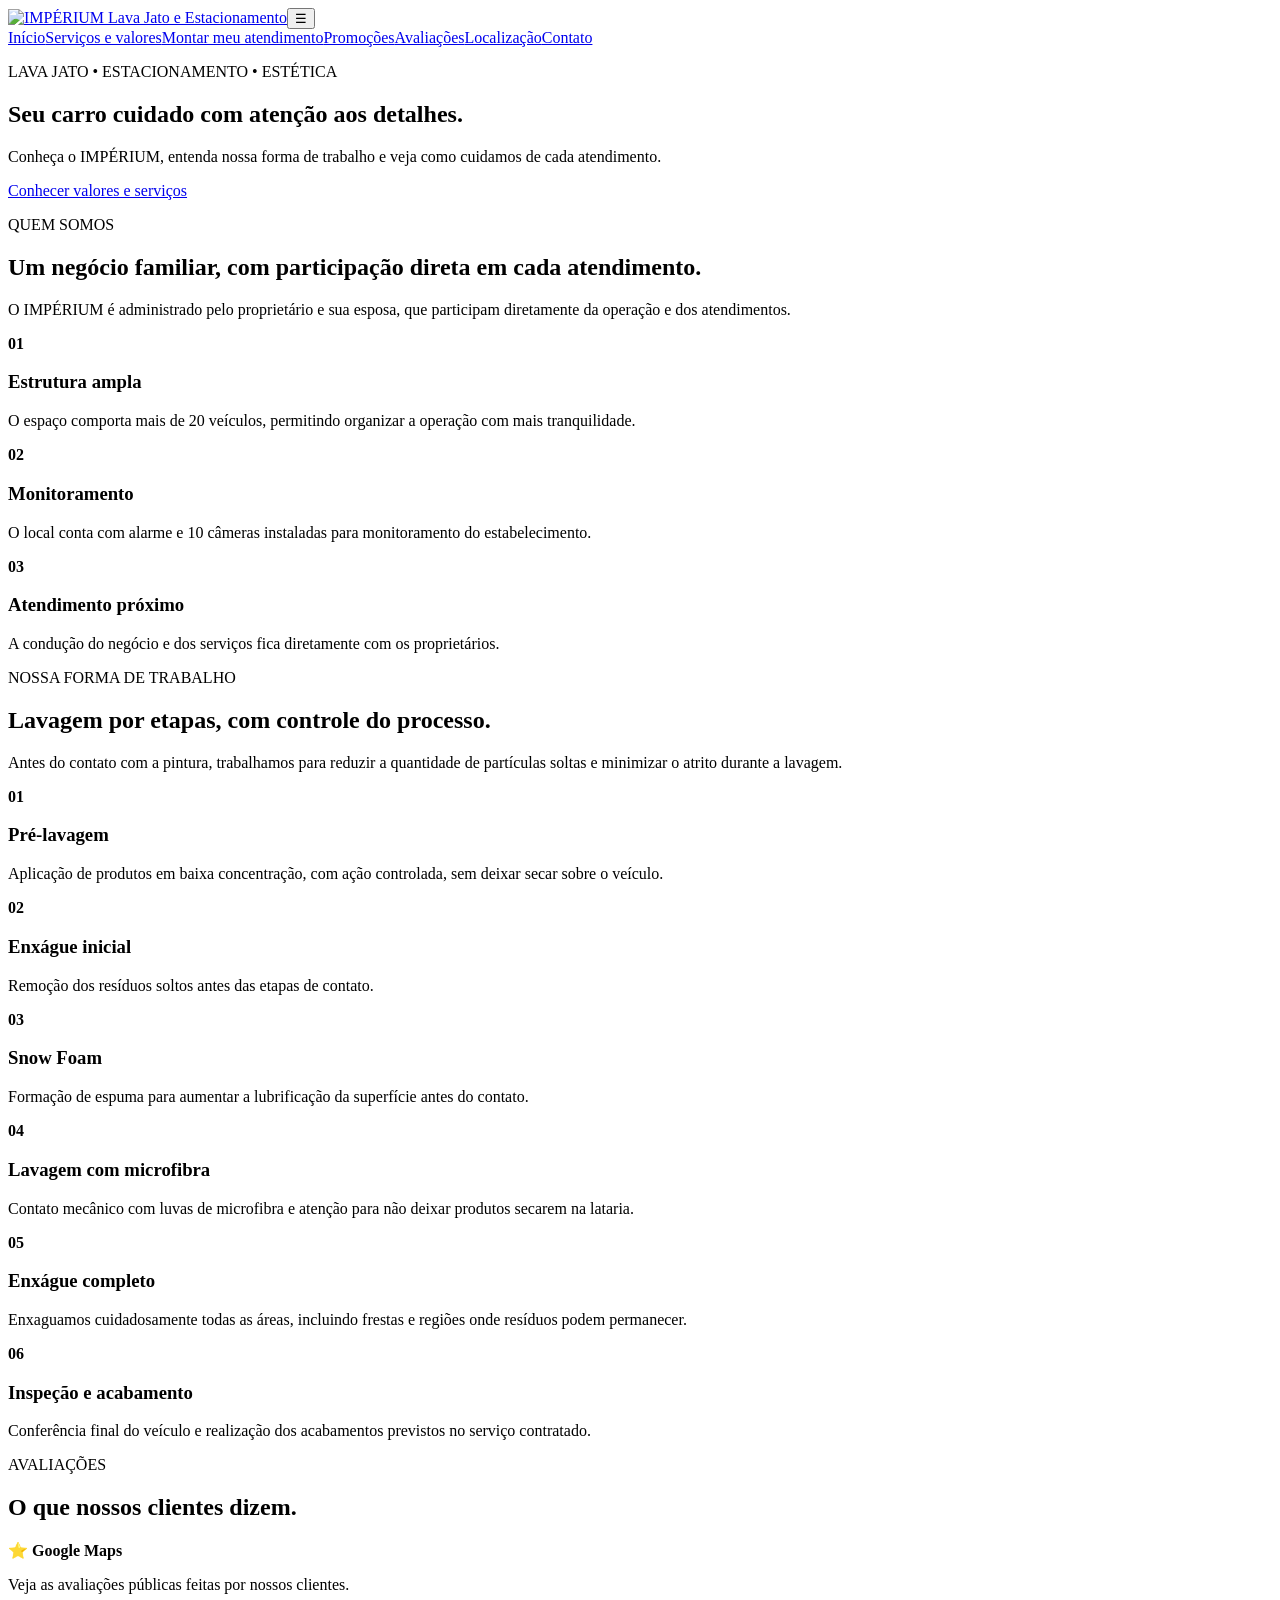
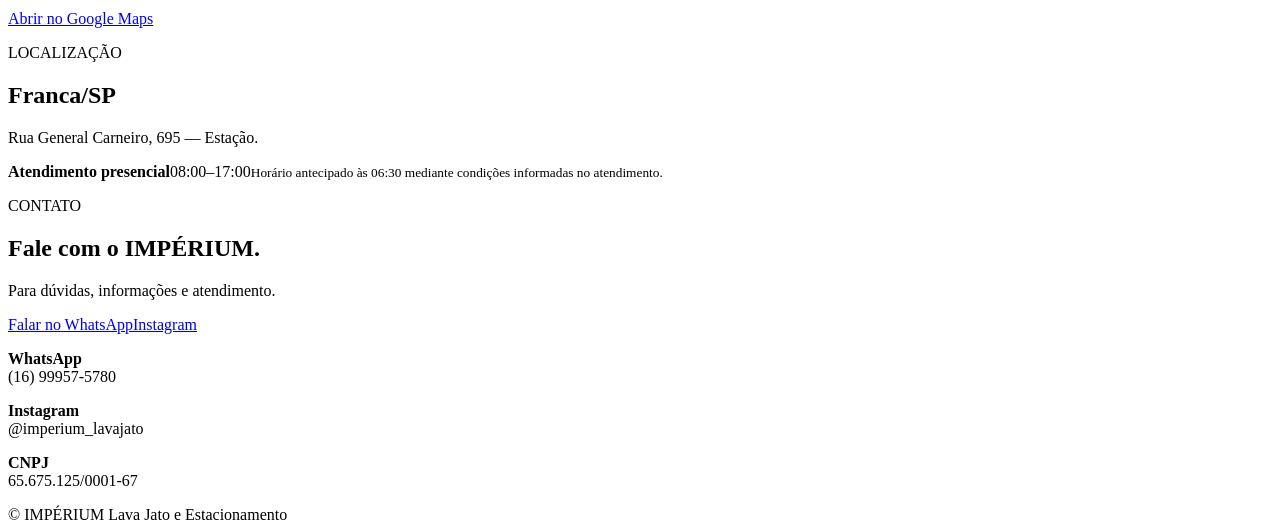
==== commit 26003ead: "Add files via upload" ====
--- a/index.html
+++ b/index.html
@@ -1,200 +1,18 @@
 <!DOCTYPE html>
 <html lang="pt-BR">
 <head>
-  <meta charset="UTF-8">
-  <meta name="viewport" content="width=device-width, initial-scale=1.0">
-  <meta name="theme-color" content="#071b3a">
-  <meta name="description" content="IMPÉRIUM Lava Jato e Estacionamento — lavagem automotiva, estética, higienização e estacionamento em Franca/SP.">
-  <title>IMPÉRIUM | Lava Jato e Estacionamento</title>
-  <link rel="icon" type="image/jpeg" href="logo-imperium.jpg">
-  <link rel="stylesheet" href="style.css">
+<meta charset="UTF-8"><meta name="viewport" content="width=device-width,initial-scale=1.0">
+<title>IMPÉRIUM Lava Jato e Estacionamento</title><link rel="stylesheet" href="css/style.css">
 </head>
 <body>
-  <header class="site-header">
-    <div class="container nav-wrap">
-      <a class="brand" href="index.html" aria-label="IMPÉRIUM Lava Jato e Estacionamento">
-        <img src="logo-imperium.jpg" alt="Logo IMPÉRIUM Lava Jato e Estacionamento">
-      </a>
-      <button class="menu-toggle" type="button" aria-label="Abrir menu" aria-expanded="false">☰</button>
-      <nav class="main-nav" aria-label="Navegação principal">
-        <a href="#empresa">Quem somos</a>
-        <a href="#processo">Como trabalhamos</a>
-        <a href="#servicos">Serviços</a>
-        <a href="montar.html" class="nav-cta">Montar minha lavagem</a>
-        <a href="agendamento.html">Agendar horário</a>
-        <a href="#avaliacoes">Avaliações</a>
-        <a href="#contato">Contato</a>
-      </nav>
-    </div>
-  </header>
-
-  <main>
-    <section class="hero" id="inicio">
-      <div class="container hero-grid">
-        <div class="hero-copy">
-          <span class="eyebrow">LAVA JATO • ESTACIONAMENTO • ESTÉTICA</span>
-          <h1>Seu carro cuidado com <span>atenção aos detalhes.</span></h1>
-          <p>Conheça o IMPÉRIUM, consulte nossos serviços, monte seu atendimento e escolha um horário de forma simples.</p>
-          <div class="hero-actions">
-            <a class="btn btn-primary" href="montar.html">Conhecer valores e montar minha lavagem</a>
-            <a class="btn btn-secondary" href="agendamento.html">Agendar horário</a>
-          </div>
-          <div class="quick-info">
-            <div><strong>08:00–17:00</strong><span>atendimento presencial</span></div>
-            <div><strong>06:30</strong><span>horário antecipado com pagamento confirmado</span></div>
-            <div><strong>Franca/SP</strong><span>Rua General Carneiro, 695</span></div>
-          </div>
-        </div>
-        <div class="hero-visual">
-          <div class="logo-frame">
-            <img src="logo-imperium.jpg" alt="IMPÉRIUM">
-          </div>
-          <div class="hero-badge"><strong>+20 veículos</strong><span>capacidade dentro do estabelecimento</span></div>
-          <div class="hero-badge"><strong>10 câmeras</strong><span>monitoramento do espaço</span></div>
-        </div>
-      </div>
-    </section>
-
-    <section class="section" id="empresa">
-      <div class="container">
-        <div class="section-heading">
-          <span class="eyebrow">QUEM SOMOS</span>
-          <h2>Um negócio familiar, com participação direta em cada atendimento.</h2>
-          <p>O IMPÉRIUM é administrado pelo proprietário e sua esposa, que participam diretamente da operação e dos atendimentos.</p>
-        </div>
-        <div class="feature-grid">
-          <article class="feature-card"><div class="icon">01</div><h3>Espaço próprio para os veículos</h3><p>Os veículos permanecem dentro do estabelecimento durante o serviço, sem necessidade de deixá-los na rua.</p></article>
-          <article class="feature-card"><div class="icon">02</div><h3>Estrutura ampla</h3><p>O espaço comporta mais de 20 veículos, permitindo organizar a operação com mais tranquilidade.</p></article>
-          <article class="feature-card"><div class="icon">03</div><h3>Monitoramento</h3><p>O local conta com alarme e 10 câmeras instaladas para monitoramento do estabelecimento.</p></article>
-          <article class="feature-card"><div class="icon">04</div><h3>Atendimento próximo</h3><p>A condução do negócio e dos serviços fica diretamente com os proprietários.</p></article>
-        </div>
-      </div>
-    </section>
-
-    <section class="section section-soft" id="processo">
-      <div class="container">
-        <div class="section-heading">
-          <span class="eyebrow">NOSSA FORMA DE TRABALHO</span>
-          <h2>Lavagem por etapas, com controle do processo.</h2>
-          <p>Antes do contato com a pintura, trabalhamos para reduzir a quantidade de partículas soltas e minimizar o atrito durante a lavagem.</p>
-        </div>
-        <div class="process-grid">
-          <article class="process-card"><span>01</span><h3>Pré-lavagem</h3><p>Aplicação de produtos em baixa concentração, com ação controlada, sem deixar secar sobre o veículo.</p></article>
-          <article class="process-card"><span>02</span><h3>Segunda aplicação</h3><p>Nova etapa para ajudar a soltar e remover o restante de areia, terra e contaminantes.</p></article>
-          <article class="process-card"><span>03</span><h3>Snow Foam</h3><p>Formação de espuma para aumentar a lubrificação da superfície antes do contato.</p></article>
-          <article class="process-card"><span>04</span><h3>Lavagem com microfibra</h3><p>Contato mecânico com luvas de microfibra e atenção para não deixar produtos secarem na lataria.</p></article>
-          <article class="process-card"><span>05</span><h3>Enxágue completo</h3><p>Enxaguamos cuidadosamente todas as áreas, incluindo frestas e regiões onde resíduos podem permanecer.</p></article>
-          <article class="process-card"><span>06</span><h3>Inspeção e acabamento</h3><p>Conferência final do veículo e realização dos acabamentos previstos no serviço contratado.</p></article>
-        </div>
-        <div class="process-note"><strong>Por que um enxágue completo?</strong><p>Resíduos de produto podem permanecer em frestas, como regiões próximas a acabamentos e espelhos, e escorrer depois que o veículo deixa o local. Por isso, a remoção completa dos produtos faz parte do processo.</p></div>
-      </div>
-    </section>
-
-    <section class="section" id="servicos">
-      <div class="container">
-        <div class="section-heading row-heading">
-          <div><span class="eyebrow">SERVIÇOS</span><h2>Serviços atuais do IMPÉRIUM.</h2></div>
-          <span class="price-note">Valores marcados como “a partir de” podem variar conforme o veículo e a sujidade.</span>
-        </div>
-        <div class="service-grid">
-          <article class="service-card featured"><span class="tag">CARROS PEQUENOS</span><h3>Lavagem Econômica</h3><strong>R$ 75</strong><p>Valor atual informado para carros pequenos.</p></article>
-          <article class="service-card featured"><span class="tag">CARROS PEQUENOS</span><h3>Lavagem Básica</h3><strong>R$ 90</strong><p>Valor atual informado para carros pequenos.</p></article>
-          <article class="service-card featured"><span class="tag">CARROS PEQUENOS</span><h3>Lavagem Completa</h3><strong>R$ 100</strong><p>Valor atual informado para carros pequenos.</p></article>
-          <article class="service-card"><span class="tag">ESTÉTICA</span><h3>Descontaminação de pintura</h3><strong>A partir de R$ 600</strong><p>Serviço de descontaminação da pintura.</p></article>
-          <article class="service-card"><span class="tag">ESTÉTICA</span><h3>Polimento</h3><strong>A partir de R$ 600</strong><p>Valor de referência sujeito à avaliação do veículo.</p></article>
-          <article class="service-card"><span class="tag">HIGIENIZAÇÃO</span><h3>Higienização de bancos</h3><strong>A partir de R$ 250</strong><p>Higienização dos bancos internos.</p></article>
-          <article class="service-card"><span class="tag">HIGIENIZAÇÃO</span><h3>Higienização de carpete</h3><strong>A partir de R$ 200</strong><p>Higienização do carpete interno.</p></article>
-          <article class="service-card"><span class="tag">HIGIENIZAÇÃO</span><h3>Higienização de teto</h3><strong>A partir de R$ 150</strong><p>Limpeza e higienização do revestimento interno do teto.</p></article>
-          <article class="service-card"><span class="tag">HIGIENIZAÇÃO</span><h3>Partes plásticas / forros de porta</h3><strong>A partir de R$ 150</strong><p>Higienização de partes plásticas e forros de porta.</p></article>
-          <article class="service-card warning-card"><span class="tag">CHASSI</span><h3>Lavagem de chassi</h3><strong>A partir de R$ 150</strong><p>Para veículos de uso urbano. Em veículos com barro, lama, poeira excessiva ou sujeira intensa, o valor pode aumentar conforme a necessidade de trabalho e enxágue.</p><small>Sem toque: ação química com produtos ativados, como Solupan.</small></article>
-          <article class="service-card warning-card"><span class="tag">MOTOR</span><h3>Lavagem de motor</h3><strong>Valor por categoria</strong><p>O motor aguarda aproximadamente 3 horas para esfriar. Depois, são protegidos módulos, bornes, sensores e outros componentes sensíveis antes do serviço.</p><a class="text-link" href="montar.html#motor">Ver condições da lavagem de motor →</a></article>
-        </div>
-        <div class="center-action"><a class="btn btn-primary" href="montar.html">Montar meu atendimento</a></div>
-      </div>
-    </section>
-
-    <section class="section section-soft" id="combos">
-      <div class="container">
-        <div class="section-heading">
-          <span class="eyebrow">COMBOS</span>
-          <h2>Quanto mais serviços no combo, maior o desconto.</h2>
-          <p>O sistema calcula o desconto progressivo automaticamente sobre o valor do combo.</p>
-        </div>
-        <div class="discount-grid">
-          <div class="discount-card"><strong>5%</strong><span>combos a partir de R$ 200</span></div>
-          <div class="discount-card"><strong>10%</strong><span>combos a partir de R$ 250</span></div>
-          <div class="discount-card"><strong>15%</strong><span>combos a partir de R$ 300</span></div>
-          <div class="discount-card highlight"><strong>25%</strong><span>combos a partir de R$ 600</span></div>
-        </div>
-        <p class="discount-footnote">O desconto é progressivo conforme o total do combo e será aplicado no configurador de serviços.</p>
-      </div>
-    </section>
-
-    <section class="section motor-section" id="motor">
-      <div class="container motor-layout">
-        <div>
-          <span class="eyebrow">AVISO — LAVAGEM DE MOTOR</span>
-          <h2>Serviço realizado somente após ciência dos riscos.</h2>
-          <p>A lavagem do compartimento do motor envolve riscos relacionados à presença de água e produtos químicos. Mesmo com procedimentos de proteção, podem ocorrer falhas em sensores, módulos eletrônicos, chicotes, ignição, injeção e outros componentes.</p>
-          <p>Alguns problemas podem surgir imediatamente ou somente depois da lavagem e nem sempre são visíveis no momento da retirada do veículo.</p>
-          <div class="notice-list">
-            <div><strong>03 h</strong><span>aproximadamente de espera para o motor esfriar</span></div>
-            <div><strong>Proteção</strong><span>de módulos, bornes, sensores e componentes sensíveis</span></div>
-            <div><strong>Termo</strong><span>ciência e autorização antes da execução</span></div>
-          </div>
-        </div>
-        <div class="responsibility-card">
-          <span class="tag danger">ATENÇÃO</span>
-          <h3>Ciência do cliente</h3>
-          <p>Algumas montadoras não recomendam a lavagem do motor com água. O serviço será realizado somente após o cliente declarar que está ciente dos riscos envolvidos e autorizar a execução.</p>
-          <a class="btn btn-dark btn-full" href="montar.html#motor">Ver condições e selecionar</a>
-        </div>
-      </div>
-    </section>
-
-    <section class="section section-soft" id="avaliacoes">
-      <div class="container">
-        <div class="section-heading">
-          <span class="eyebrow">AVALIAÇÕES</span>
-          <h2>O que nossos clientes dizem.</h2>
-          <p>Área preparada para receber as avaliações reais do Google Maps quando a integração for conectada.</p>
-        </div>
-        <div class="reviews-placeholder">
-          <div class="review-placeholder-main"><span class="stars">★★★★★</span><strong>Google Maps</strong><p>As avaliações públicas serão carregadas aqui na próxima etapa do projeto.</p></div>
-          <a class="btn btn-secondary" href="https://www.google.com/maps/search/?api=1&query=Imperium+Lava+Jato+Franca+SP" target="_blank" rel="noopener">Abrir no Google Maps</a>
-        </div>
-      </div>
-    </section>
-
-    <section class="section contact-section" id="contato">
-      <div class="container contact-grid">
-        <div>
-          <span class="eyebrow">CONTATO</span>
-          <h2>Fale com o IMPÉRIUM.</h2>
-          <p>Para dúvidas, informações e atendimento.</p>
-          <div class="contact-actions">
-            <a class="btn btn-primary" href="https://wa.me/5516993575780" target="_blank" rel="noopener">Falar no WhatsApp</a>
-            <a class="btn btn-secondary" href="https://instagram.com/imperium_lavajato" target="_blank" rel="noopener">Instagram</a>
-          </div>
-        </div>
-        <div class="contact-list">
-          <div><span>WhatsApp</span><strong>(16) 99357-5780</strong></div>
-          <div><span>Instagram</span><strong>@imperium_lavajato</strong></div>
-          <div><span>Endereço</span><strong>Rua General Carneiro, 695 — Estação — Franca/SP</strong></div>
-          <div><span>Horário presencial</span><strong>08:00 às 17:00</strong></div>
-          <div><span>CNPJ</span><strong>65.675.125/0001-67</strong></div>
-        </div>
-      </div>
-    </section>
-  </main>
-
-  <footer class="site-footer">
-    <div class="container footer-wrap">
-      <span>© <span id="year"></span> IMPÉRIUM Lava Jato e Estacionamento</span>
-      <span>Franca/SP • Rua General Carneiro, 695</span>
-    </div>
-  </footer>
-
-  <script src="app.js"></script>
-</body>
-</html>
+<header class="site-header"><a class="brand" href="index.html"><img src="assets/logo.png" alt="IMPÉRIUM Lava Jato e Estacionamento"></a><button class="menu-btn" aria-label="Abrir menu">☰</button></header>
+<nav class="mobile-menu" id="menu"><a href="index.html">Início</a><a href="servicos.html">Serviços e valores</a><a href="montar.html">Montar meu atendimento</a><a href="promocoes.html">Promoções</a><a href="#avaliacoes">Avaliações</a><a href="#localizacao">Localização</a><a href="#contato">Contato</a></nav>
+<main>
+<section class="hero"><div class="container"><p class="eyebrow">LAVA JATO • ESTACIONAMENTO • ESTÉTICA</p><h1>Seu carro cuidado com <span>atenção aos detalhes.</span></h1><p class="lead">Conheça o IMPÉRIUM, entenda nossa forma de trabalho e veja como cuidamos de cada atendimento.</p><a class="btn btn-primary" href="servicos.html">Conhecer valores e serviços</a></div></section>
+<section class="section" id="quem-somos"><div class="container"><p class="eyebrow">QUEM SOMOS</p><h2>Um negócio familiar, com participação direta em cada atendimento.</h2><p>O IMPÉRIUM é administrado pelo proprietário e sua esposa, que participam diretamente da operação e dos atendimentos.</p><div class="grid-3"><article class="info-card"><b>01</b><h3>Estrutura ampla</h3><p>O espaço comporta mais de 20 veículos, permitindo organizar a operação com mais tranquilidade.</p></article><article class="info-card"><b>02</b><h3>Monitoramento</h3><p>O local conta com alarme e 10 câmeras instaladas para monitoramento do estabelecimento.</p></article><article class="info-card"><b>03</b><h3>Atendimento próximo</h3><p>A condução do negócio e dos serviços fica diretamente com os proprietários.</p></article></div></div></section>
+<section class="section section-soft"><div class="container"><p class="eyebrow">NOSSA FORMA DE TRABALHO</p><h2>Lavagem por etapas, com controle do processo.</h2><p>Antes do contato com a pintura, trabalhamos para reduzir a quantidade de partículas soltas e minimizar o atrito durante a lavagem.</p><div class="steps"><article><b>01</b><h3>Pré-lavagem</h3><p>Aplicação de produtos em baixa concentração, com ação controlada, sem deixar secar sobre o veículo.</p></article><article><b>02</b><h3>Enxágue inicial</h3><p>Remoção dos resíduos soltos antes das etapas de contato.</p></article><article><b>03</b><h3>Snow Foam</h3><p>Formação de espuma para aumentar a lubrificação da superfície antes do contato.</p></article><article><b>04</b><h3>Lavagem com microfibra</h3><p>Contato mecânico com luvas de microfibra e atenção para não deixar produtos secarem na lataria.</p></article><article><b>05</b><h3>Enxágue completo</h3><p>Enxaguamos cuidadosamente todas as áreas, incluindo frestas e regiões onde resíduos podem permanecer.</p></article><article><b>06</b><h3>Inspeção e acabamento</h3><p>Conferência final do veículo e realização dos acabamentos previstos no serviço contratado.</p></article></div></div></section>
+<section class="section" id="avaliacoes"><div class="container"><p class="eyebrow">AVALIAÇÕES</p><h2>O que nossos clientes dizem.</h2><div class="review-card"><strong>⭐ Google Maps</strong><p>Veja as avaliações públicas feitas por nossos clientes.</p><a class="btn btn-outline" href="https://www.google.com/maps/search/?api=1&query=Imperium+Lava+Jato+Franca+SP" target="_blank" rel="noopener">Abrir no Google Maps</a></div></div></section>
+<section class="section" id="localizacao"><div class="container"><p class="eyebrow">LOCALIZAÇÃO</p><h2>Franca/SP</h2><p>Rua General Carneiro, 695 — Estação.</p><div class="location-card"><strong>Atendimento presencial</strong><span>08:00–17:00</span><small>Horário antecipado às 06:30 mediante condições informadas no atendimento.</small></div></div></section>
+<section class="section dark" id="contato"><div class="container"><p class="eyebrow">CONTATO</p><h2>Fale com o IMPÉRIUM.</h2><p>Para dúvidas, informações e atendimento.</p><div class="button-row"><a class="btn btn-primary" href="https://wa.me/5516999575780" target="_blank">Falar no WhatsApp</a><a class="btn btn-light" href="https://www.instagram.com/imperium_lavajato" target="_blank">Instagram</a></div><div class="contact-data"><p><b>WhatsApp</b><br>(16) 99957-5780</p><p><b>Instagram</b><br>@imperium_lavajato</p><p><b>CNPJ</b><br>65.675.125/0001-67</p></div></div></section>
+</main><footer>© IMPÉRIUM Lava Jato e Estacionamento</footer><script src="js/site.js"></script>
+</body></html>
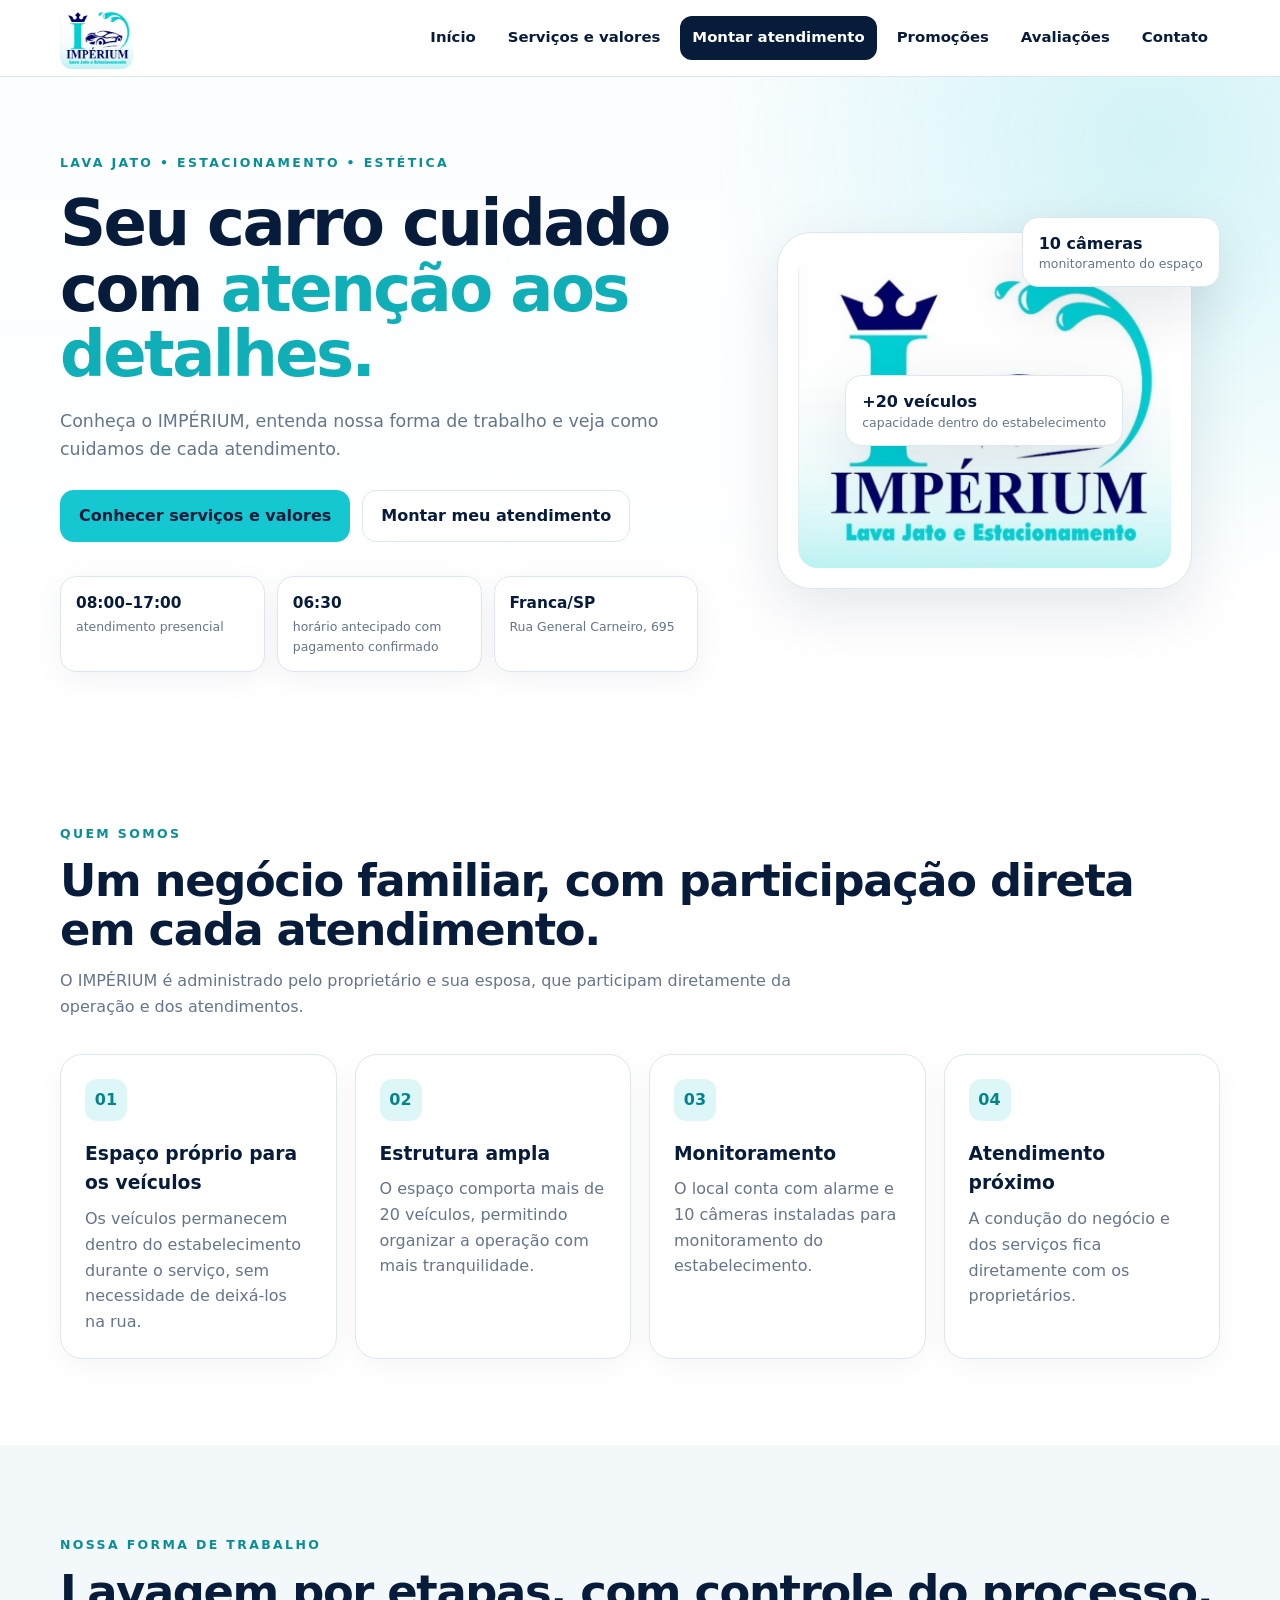
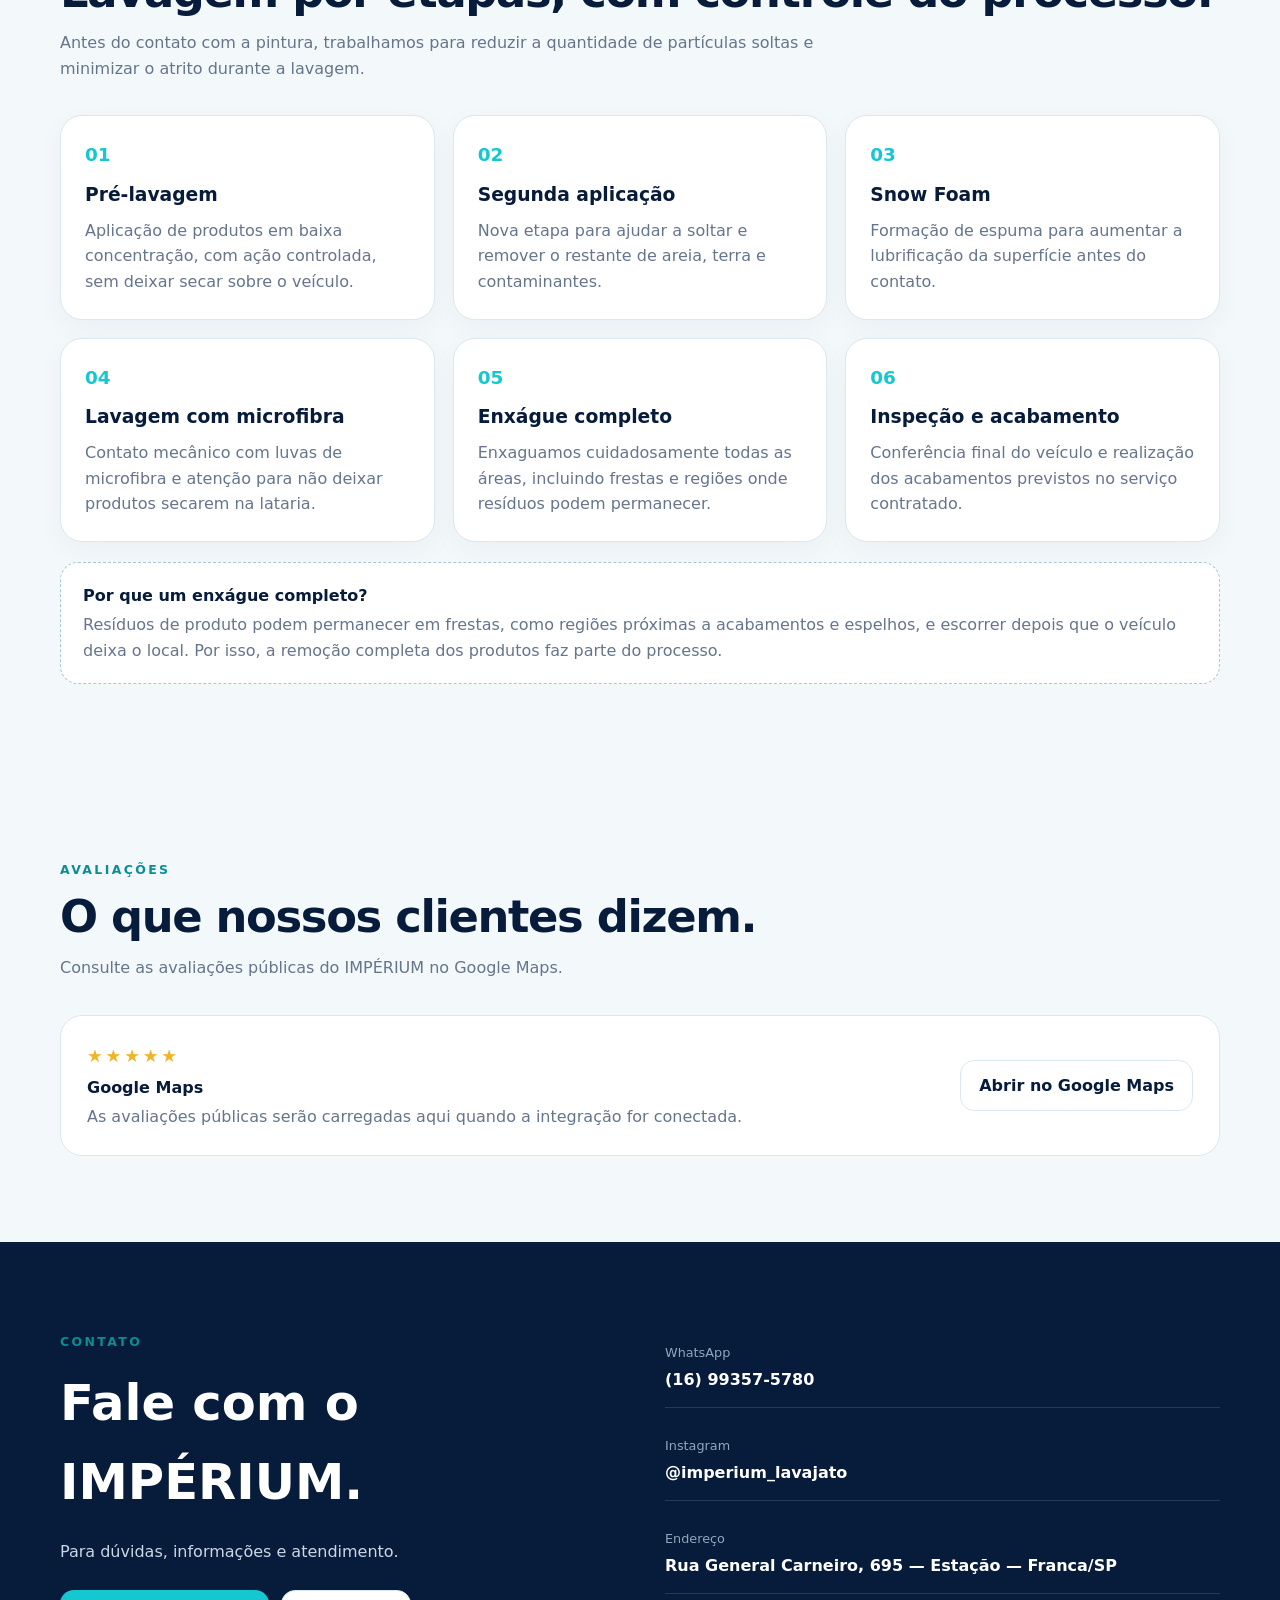
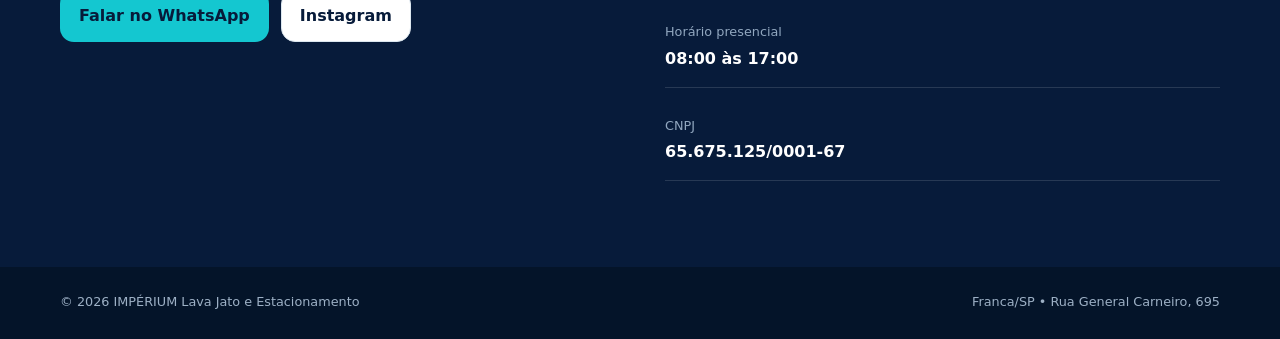
==== commit 03bb03a8: "Add files via upload" ====
--- a/index.html
+++ b/index.html
@@ -1,18 +1,132 @@
 <!DOCTYPE html>
 <html lang="pt-BR">
 <head>
-<meta charset="UTF-8"><meta name="viewport" content="width=device-width,initial-scale=1.0">
-<title>IMPÉRIUM Lava Jato e Estacionamento</title><link rel="stylesheet" href="css/style.css">
+<meta charset="UTF-8">
+<meta name="viewport" content="width=device-width, initial-scale=1.0">
+<meta name="theme-color" content="#071b3a">
+<meta name="description" content="IMPÉRIUM Lava Jato e Estacionamento — lavagem automotiva, estética, higienização e estacionamento em Franca/SP.">
+<title>IMPÉRIUM | Lava Jato e Estacionamento</title>
+<link rel="icon" type="image/jpeg" href="logo-imperium.jpg">
+<link rel="stylesheet" href="style.css">
 </head>
 <body>
-<header class="site-header"><a class="brand" href="index.html"><img src="assets/logo.png" alt="IMPÉRIUM Lava Jato e Estacionamento"></a><button class="menu-btn" aria-label="Abrir menu">☰</button></header>
-<nav class="mobile-menu" id="menu"><a href="index.html">Início</a><a href="servicos.html">Serviços e valores</a><a href="montar.html">Montar meu atendimento</a><a href="promocoes.html">Promoções</a><a href="#avaliacoes">Avaliações</a><a href="#localizacao">Localização</a><a href="#contato">Contato</a></nav>
+<header class="site-header">
+  <div class="container nav-wrap">
+    <a class="brand" href="index.html" aria-label="IMPÉRIUM Lava Jato e Estacionamento">
+      <img src="logo-imperium.jpg" alt="Logo IMPÉRIUM Lava Jato e Estacionamento">
+    </a>
+    <button class="menu-toggle" type="button" aria-label="Abrir menu" aria-expanded="false">☰</button>
+    <nav class="main-nav" aria-label="Navegação principal">
+      <a href="index.html">Início</a>
+      <a href="servicos.html">Serviços e valores</a>
+      <a href="montar.html" class="nav-cta">Montar atendimento</a>
+      <a href="promocoes.html">Promoções</a>
+      <a href="index.html#avaliacoes">Avaliações</a>
+      <a href="index.html#contato">Contato</a>
+    </nav>
+  </div>
+</header>
 <main>
-<section class="hero"><div class="container"><p class="eyebrow">LAVA JATO • ESTACIONAMENTO • ESTÉTICA</p><h1>Seu carro cuidado com <span>atenção aos detalhes.</span></h1><p class="lead">Conheça o IMPÉRIUM, entenda nossa forma de trabalho e veja como cuidamos de cada atendimento.</p><a class="btn btn-primary" href="servicos.html">Conhecer valores e serviços</a></div></section>
-<section class="section" id="quem-somos"><div class="container"><p class="eyebrow">QUEM SOMOS</p><h2>Um negócio familiar, com participação direta em cada atendimento.</h2><p>O IMPÉRIUM é administrado pelo proprietário e sua esposa, que participam diretamente da operação e dos atendimentos.</p><div class="grid-3"><article class="info-card"><b>01</b><h3>Estrutura ampla</h3><p>O espaço comporta mais de 20 veículos, permitindo organizar a operação com mais tranquilidade.</p></article><article class="info-card"><b>02</b><h3>Monitoramento</h3><p>O local conta com alarme e 10 câmeras instaladas para monitoramento do estabelecimento.</p></article><article class="info-card"><b>03</b><h3>Atendimento próximo</h3><p>A condução do negócio e dos serviços fica diretamente com os proprietários.</p></article></div></div></section>
-<section class="section section-soft"><div class="container"><p class="eyebrow">NOSSA FORMA DE TRABALHO</p><h2>Lavagem por etapas, com controle do processo.</h2><p>Antes do contato com a pintura, trabalhamos para reduzir a quantidade de partículas soltas e minimizar o atrito durante a lavagem.</p><div class="steps"><article><b>01</b><h3>Pré-lavagem</h3><p>Aplicação de produtos em baixa concentração, com ação controlada, sem deixar secar sobre o veículo.</p></article><article><b>02</b><h3>Enxágue inicial</h3><p>Remoção dos resíduos soltos antes das etapas de contato.</p></article><article><b>03</b><h3>Snow Foam</h3><p>Formação de espuma para aumentar a lubrificação da superfície antes do contato.</p></article><article><b>04</b><h3>Lavagem com microfibra</h3><p>Contato mecânico com luvas de microfibra e atenção para não deixar produtos secarem na lataria.</p></article><article><b>05</b><h3>Enxágue completo</h3><p>Enxaguamos cuidadosamente todas as áreas, incluindo frestas e regiões onde resíduos podem permanecer.</p></article><article><b>06</b><h3>Inspeção e acabamento</h3><p>Conferência final do veículo e realização dos acabamentos previstos no serviço contratado.</p></article></div></div></section>
-<section class="section" id="avaliacoes"><div class="container"><p class="eyebrow">AVALIAÇÕES</p><h2>O que nossos clientes dizem.</h2><div class="review-card"><strong>⭐ Google Maps</strong><p>Veja as avaliações públicas feitas por nossos clientes.</p><a class="btn btn-outline" href="https://www.google.com/maps/search/?api=1&query=Imperium+Lava+Jato+Franca+SP" target="_blank" rel="noopener">Abrir no Google Maps</a></div></div></section>
-<section class="section" id="localizacao"><div class="container"><p class="eyebrow">LOCALIZAÇÃO</p><h2>Franca/SP</h2><p>Rua General Carneiro, 695 — Estação.</p><div class="location-card"><strong>Atendimento presencial</strong><span>08:00–17:00</span><small>Horário antecipado às 06:30 mediante condições informadas no atendimento.</small></div></div></section>
-<section class="section dark" id="contato"><div class="container"><p class="eyebrow">CONTATO</p><h2>Fale com o IMPÉRIUM.</h2><p>Para dúvidas, informações e atendimento.</p><div class="button-row"><a class="btn btn-primary" href="https://wa.me/5516999575780" target="_blank">Falar no WhatsApp</a><a class="btn btn-light" href="https://www.instagram.com/imperium_lavajato" target="_blank">Instagram</a></div><div class="contact-data"><p><b>WhatsApp</b><br>(16) 99957-5780</p><p><b>Instagram</b><br>@imperium_lavajato</p><p><b>CNPJ</b><br>65.675.125/0001-67</p></div></div></section>
-</main><footer>© IMPÉRIUM Lava Jato e Estacionamento</footer><script src="js/site.js"></script>
-</body></html>
+<section class="hero" id="inicio">
+  <div class="container hero-grid">
+    <div class="hero-copy">
+      <span class="eyebrow">LAVA JATO • ESTACIONAMENTO • ESTÉTICA</span>
+      <h1>Seu carro cuidado com <span>atenção aos detalhes.</span></h1>
+      <p>Conheça o IMPÉRIUM, entenda nossa forma de trabalho e veja como cuidamos de cada atendimento.</p>
+      <div class="hero-actions">
+        <a class="btn btn-primary" href="servicos.html">Conhecer serviços e valores</a>
+        <a class="btn btn-secondary" href="montar.html">Montar meu atendimento</a>
+      </div>
+      <div class="quick-info">
+        <div><strong>08:00–17:00</strong><span>atendimento presencial</span></div>
+        <div><strong>06:30</strong><span>horário antecipado com pagamento confirmado</span></div>
+        <div><strong>Franca/SP</strong><span>Rua General Carneiro, 695</span></div>
+      </div>
+    </div>
+    <div class="hero-visual">
+      <div class="logo-frame"><img src="logo-imperium.jpg" alt="IMPÉRIUM"></div>
+      <div class="hero-badge"><strong>+20 veículos</strong><span>capacidade dentro do estabelecimento</span></div>
+      <div class="hero-badge"><strong>10 câmeras</strong><span>monitoramento do espaço</span></div>
+    </div>
+  </div>
+</section>
+
+<section class="section" id="empresa">
+  <div class="container">
+    <div class="section-heading">
+      <span class="eyebrow">QUEM SOMOS</span>
+      <h2>Um negócio familiar, com participação direta em cada atendimento.</h2>
+      <p>O IMPÉRIUM é administrado pelo proprietário e sua esposa, que participam diretamente da operação e dos atendimentos.</p>
+    </div>
+    <div class="feature-grid">
+      <article class="feature-card"><div class="icon">01</div><h3>Espaço próprio para os veículos</h3><p>Os veículos permanecem dentro do estabelecimento durante o serviço, sem necessidade de deixá-los na rua.</p></article>
+      <article class="feature-card"><div class="icon">02</div><h3>Estrutura ampla</h3><p>O espaço comporta mais de 20 veículos, permitindo organizar a operação com mais tranquilidade.</p></article>
+      <article class="feature-card"><div class="icon">03</div><h3>Monitoramento</h3><p>O local conta com alarme e 10 câmeras instaladas para monitoramento do estabelecimento.</p></article>
+      <article class="feature-card"><div class="icon">04</div><h3>Atendimento próximo</h3><p>A condução do negócio e dos serviços fica diretamente com os proprietários.</p></article>
+    </div>
+  </div>
+</section>
+
+<section class="section section-soft" id="processo">
+  <div class="container">
+    <div class="section-heading">
+      <span class="eyebrow">NOSSA FORMA DE TRABALHO</span>
+      <h2>Lavagem por etapas, com controle do processo.</h2>
+      <p>Antes do contato com a pintura, trabalhamos para reduzir a quantidade de partículas soltas e minimizar o atrito durante a lavagem.</p>
+    </div>
+    <div class="process-grid">
+      <article class="process-card"><span>01</span><h3>Pré-lavagem</h3><p>Aplicação de produtos em baixa concentração, com ação controlada, sem deixar secar sobre o veículo.</p></article>
+      <article class="process-card"><span>02</span><h3>Segunda aplicação</h3><p>Nova etapa para ajudar a soltar e remover o restante de areia, terra e contaminantes.</p></article>
+      <article class="process-card"><span>03</span><h3>Snow Foam</h3><p>Formação de espuma para aumentar a lubrificação da superfície antes do contato.</p></article>
+      <article class="process-card"><span>04</span><h3>Lavagem com microfibra</h3><p>Contato mecânico com luvas de microfibra e atenção para não deixar produtos secarem na lataria.</p></article>
+      <article class="process-card"><span>05</span><h3>Enxágue completo</h3><p>Enxaguamos cuidadosamente todas as áreas, incluindo frestas e regiões onde resíduos podem permanecer.</p></article>
+      <article class="process-card"><span>06</span><h3>Inspeção e acabamento</h3><p>Conferência final do veículo e realização dos acabamentos previstos no serviço contratado.</p></article>
+    </div>
+    <div class="process-note"><strong>Por que um enxágue completo?</strong><p>Resíduos de produto podem permanecer em frestas, como regiões próximas a acabamentos e espelhos, e escorrer depois que o veículo deixa o local. Por isso, a remoção completa dos produtos faz parte do processo.</p></div>
+  </div>
+</section>
+
+<section class="section section-soft" id="avaliacoes">
+  <div class="container">
+    <div class="section-heading">
+      <span class="eyebrow">AVALIAÇÕES</span>
+      <h2>O que nossos clientes dizem.</h2>
+      <p>Consulte as avaliações públicas do IMPÉRIUM no Google Maps.</p>
+    </div>
+    <div class="reviews-placeholder">
+      <div class="review-placeholder-main"><span class="stars">★★★★★</span><strong>Google Maps</strong><p>As avaliações públicas serão carregadas aqui quando a integração for conectada.</p></div>
+      <a class="btn btn-secondary" href="https://www.google.com/maps/search/?api=1&query=Imperium+Lava+Jato+Franca+SP" target="_blank" rel="noopener">Abrir no Google Maps</a>
+    </div>
+  </div>
+</section>
+
+<section class="section contact-section" id="contato">
+  <div class="container contact-grid">
+    <div>
+      <span class="eyebrow">CONTATO</span>
+      <h2>Fale com o IMPÉRIUM.</h2>
+      <p>Para dúvidas, informações e atendimento.</p>
+      <div class="contact-actions">
+        <a class="btn btn-primary" href="https://wa.me/5516993575780" target="_blank" rel="noopener">Falar no WhatsApp</a>
+        <a class="btn btn-secondary" href="https://instagram.com/imperium_lavajato" target="_blank" rel="noopener">Instagram</a>
+      </div>
+    </div>
+    <div class="contact-list">
+      <div><span>WhatsApp</span><strong>(16) 99357-5780</strong></div>
+      <div><span>Instagram</span><strong>@imperium_lavajato</strong></div>
+      <div><span>Endereço</span><strong>Rua General Carneiro, 695 — Estação — Franca/SP</strong></div>
+      <div><span>Horário presencial</span><strong>08:00 às 17:00</strong></div>
+      <div><span>CNPJ</span><strong>65.675.125/0001-67</strong></div>
+    </div>
+  </div>
+</section>
+</main>
+<footer class="site-footer">
+  <div class="container footer-wrap">
+    <span>© <span id="year"></span> IMPÉRIUM Lava Jato e Estacionamento</span>
+    <span>Franca/SP • Rua General Carneiro, 695</span>
+  </div>
+</footer>
+<script src="app.js"></script>
+</body>
+</html>
--- a/style.css
+++ b/style.css
@@ -0,0 +1,85 @@
+:root{
+  --navy:#071b3a;
+  --navy-2:#0c2a55;
+  --cyan:#14c7d0;
+  --cyan-2:#8ceff3;
+  --white:#fff;
+  --text:#18314f;
+  --muted:#65758b;
+  --soft:#f3f8fb;
+  --line:#dce7ef;
+  --danger:#d92d20;
+  --shadow:0 20px 60px rgba(7,27,58,.10);
+  --radius:22px;
+}
+*{box-sizing:border-box}
+html{scroll-behavior:smooth}
+body{margin:0;font-family:Inter,system-ui,-apple-system,BlinkMacSystemFont,"Segoe UI",sans-serif;color:var(--text);background:#fff;line-height:1.6}
+a{text-decoration:none;color:inherit}
+img{max-width:100%;display:block}
+.container{width:min(1160px,92%);margin:0 auto}
+.site-header{position:sticky;top:0;z-index:50;background:rgba(255,255,255,.96);backdrop-filter:blur(12px);border-bottom:1px solid var(--line)}
+.nav-wrap{min-height:76px;display:flex;align-items:center;gap:24px;justify-content:space-between}
+.brand{display:flex;align-items:center;max-width:210px}
+.brand img{max-height:62px;width:auto;border-radius:12px}
+.main-nav{display:flex;align-items:center;gap:8px;flex-wrap:wrap;justify-content:flex-end}
+.main-nav a{padding:10px 12px;border-radius:12px;font-weight:700;font-size:.93rem;color:var(--navy)}
+.main-nav a:hover{background:var(--soft)}
+.main-nav .nav-cta{background:var(--navy);color:#fff}
+.menu-toggle{display:none;border:0;background:var(--navy);color:#fff;border-radius:12px;font-size:1.35rem;padding:9px 12px}
+.hero{padding:72px 0 62px;background:radial-gradient(circle at 90% 10%,rgba(20,199,208,.18),transparent 34%),linear-gradient(180deg,#fbfdff 0%,#fff 100%)}
+.hero-grid{display:grid;grid-template-columns:1.15fr .85fr;gap:50px;align-items:center}
+.eyebrow{display:inline-flex;align-items:center;gap:8px;font-size:.78rem;letter-spacing:.19em;font-weight:900;color:#0a8e96;text-transform:uppercase}
+.hero h1,.section-heading h1{font-size:clamp(2.2rem,5vw,4.55rem);line-height:1.03;margin:16px 0 20px;color:var(--navy);letter-spacing:-.04em}
+.hero h1 span{color:#10afb8}
+.hero p{font-size:1.09rem;color:var(--muted);max-width:680px}
+.hero-actions,.contact-actions{display:flex;gap:12px;flex-wrap:wrap;margin-top:26px}
+.btn{display:inline-flex;align-items:center;justify-content:center;min-height:48px;padding:12px 18px;border-radius:14px;font-weight:850;border:1px solid transparent;cursor:pointer;transition:.2s ease}
+.btn:hover{transform:translateY(-1px)}
+.btn-primary{background:var(--cyan);color:var(--navy)}
+.btn-primary:hover{filter:brightness(.96)}
+.btn-secondary{background:#fff;border-color:var(--line);color:var(--navy)}
+.btn-dark{background:var(--navy);color:#fff}
+.btn-full{width:100%}
+.quick-info{display:grid;grid-template-columns:repeat(3,1fr);gap:12px;margin-top:34px}
+.quick-info>div{padding:14px 15px;border:1px solid var(--line);border-radius:16px;background:#fff;box-shadow:0 8px 30px rgba(7,27,58,.05)}
+.quick-info strong{display:block;color:var(--navy);font-size:.96rem}.quick-info span{display:block;color:var(--muted);font-size:.78rem;margin-top:2px}
+.hero-visual{position:relative;min-height:480px;display:flex;align-items:center;justify-content:center}
+.logo-frame{width:min(440px,88%);padding:20px;background:#fff;border-radius:34px;box-shadow:var(--shadow);border:1px solid var(--line)}
+.logo-frame img{width:100%;border-radius:20px}
+.hero-badge{position:absolute;padding:13px 16px;background:#fff;border:1px solid var(--line);border-radius:16px;box-shadow:var(--shadow);min-width:180px}
+.hero-badge strong{display:block;color:var(--navy)}.hero-badge span{display:block;color:var(--muted);font-size:.78rem;line-height:1.35}.hero-badge:first-of-type{left:0;bottom:54px}.hero-badge:last-of-type{right:0;top:46px}
+.section{padding:86px 0}.section-soft{background:var(--soft)}.compact-top{padding-top:38px}.section-heading{margin-bottom:34px}.section-heading h2{font-size:clamp(1.8rem,3.5vw,3rem);line-height:1.1;color:var(--navy);margin:10px 0 14px;letter-spacing:-.03em}.section-heading p{max-width:780px;color:var(--muted);margin:0}.row-heading{display:flex;align-items:flex-end;justify-content:space-between;gap:24px}.price-note,.edit-note{font-size:.83rem;color:var(--muted);max-width:320px}
+.feature-grid,.process-grid,.service-grid,.discount-grid{display:grid;grid-template-columns:repeat(4,1fr);gap:18px}
+.feature-card,.process-card,.service-card,.discount-card{background:#fff;border:1px solid var(--line);border-radius:var(--radius);padding:24px;box-shadow:0 8px 28px rgba(7,27,58,.04)}
+.feature-card .icon{width:42px;height:42px;border-radius:12px;display:grid;place-items:center;background:rgba(20,199,208,.14);color:#05848c;font-weight:900;margin-bottom:18px}.feature-card h3,.process-card h3,.service-card h3{margin:0 0 8px;color:var(--navy)}.feature-card p,.process-card p,.service-card p{color:var(--muted);margin:0}
+.process-grid{grid-template-columns:repeat(3,1fr)}.process-card{position:relative}.process-card>span{font-weight:900;color:var(--cyan);font-size:1.15rem}.process-card h3{margin-top:10px}.process-note{margin-top:20px;padding:20px 22px;border-radius:18px;background:#fff;border:1px dashed #a9c6d1}.process-note strong{color:var(--navy)}.process-note p{margin:4px 0 0;color:var(--muted)}
+.service-grid{grid-template-columns:repeat(3,1fr)}.service-card strong{display:block;font-size:1.35rem;color:#0b7881;margin:10px 0}.service-card .tag,.tag{display:inline-flex;padding:6px 8px;border-radius:999px;background:#e9fbfc;color:#0a8e96;font-size:.68rem;font-weight:900;letter-spacing:.08em}.service-card.featured{border-color:#a9eef1}.warning-card{border-color:#f0d2cf}.warning-card .tag.danger,.danger{background:#fff0ee;color:var(--danger)}.warning-card small{display:block;color:#586779;margin-top:14px}.text-link{display:inline-block;margin-top:12px;color:#086e75;font-weight:850}
+.center-action{display:flex;justify-content:center;margin-top:30px}
+.discount-grid{grid-template-columns:repeat(4,1fr)}.discount-card{text-align:center;background:rgba(255,255,255,.7)}.discount-card strong{display:block;font-size:2.2rem;color:var(--navy)}.discount-card span{display:block;color:var(--muted);font-size:.92rem}.discount-card.highlight{background:var(--navy);border-color:var(--navy);color:#fff}.discount-card.highlight strong,.discount-card.highlight span{color:#fff}.discount-footnote{color:var(--muted);font-size:.86rem;margin-top:16px}
+.motor-section{background:linear-gradient(135deg,#081a36 0%,#0e315f 100%);color:#fff}.motor-layout{display:grid;grid-template-columns:1.2fr .8fr;gap:40px;align-items:start}.motor-section h2{font-size:clamp(1.9rem,3.5vw,3rem);line-height:1.08;margin:10px 0 16px}.motor-section p{color:#d6e1ed}.notice-list{display:grid;grid-template-columns:repeat(3,1fr);gap:12px;margin-top:24px}.notice-list>div{padding:16px;border:1px solid rgba(255,255,255,.14);border-radius:16px;background:rgba(255,255,255,.06)}.notice-list strong{display:block;color:#8ceff3;font-size:1.1rem}.notice-list span{font-size:.8rem;color:#d6e1ed}.responsibility-card{background:#fff;border-radius:24px;padding:28px;color:var(--text);box-shadow:0 20px 55px rgba(0,0,0,.18)}.responsibility-card h3{font-size:1.7rem;color:var(--navy);margin:12px 0 10px}.responsibility-card p{color:var(--muted)}
+.reviews-placeholder{display:flex;align-items:center;justify-content:space-between;gap:20px;padding:26px;border:1px solid var(--line);border-radius:22px;background:#fff}.review-placeholder-main .stars{display:block;letter-spacing:.16em;color:#f0b429;font-size:1.1rem}.review-placeholder-main strong{display:block;color:var(--navy);margin-top:5px}.review-placeholder-main p{color:var(--muted);margin:3px 0 0}
+.contact-section{background:#071b3a;color:#fff}.contact-grid{display:grid;grid-template-columns:1fr 1fr;gap:50px}.contact-section h2{font-size:clamp(2rem,4vw,3.1rem);margin:10px 0}.contact-section p{color:#cbd7e5}.contact-list{display:grid;gap:13px}.contact-list>div{padding:15px 0;border-bottom:1px solid rgba(255,255,255,.13)}.contact-list span{display:block;color:#91a7bf;font-size:.8rem}.contact-list strong{display:block;color:#fff;margin-top:3px}.site-footer{background:#041429;color:#9db0c5}.footer-wrap{min-height:72px;display:flex;align-items:center;justify-content:space-between;gap:20px;font-size:.8rem}
+.page-main{min-height:70vh}.page-back{padding-top:26px}.page-back a{font-weight:800;color:#0b7881}.builder-layout,.booking-layout{display:grid;grid-template-columns:1fr 360px;gap:22px;align-items:start}.builder-panel{display:grid;gap:18px}.builder-block,.booking-card{background:#fff;border:1px solid var(--line);border-radius:22px;padding:24px}.builder-heading{display:flex;gap:14px;align-items:flex-start;margin-bottom:20px}.builder-heading>span{width:38px;height:38px;display:grid;place-items:center;border-radius:11px;background:var(--navy);color:#fff;font-weight:900}.builder-heading h2,.booking-card h2,.booking-summary h2{margin:2px 0 3px;color:var(--navy);font-size:1.25rem}.builder-heading p{margin:0;color:var(--muted);font-size:.9rem}
+.vehicle-options{display:grid;grid-template-columns:1fr 1fr;gap:12px}.choice-card{position:relative;display:grid;grid-template-columns:1fr auto;gap:12px;align-items:center;border:1px solid var(--line);border-radius:16px;padding:16px;cursor:pointer}.choice-card input{position:absolute;opacity:0}.choice-card.selected,.choice-card:has(input:checked){border-color:#50d9de;background:#f4feff}.choice-card strong,.choice-card small{display:block}.choice-card small{color:var(--muted);font-size:.79rem}.choice-card b{font-size:.78rem;color:#0a8e96}
+.option-list{display:grid;gap:10px}.option-card{display:grid;grid-template-columns:auto 1fr auto;gap:14px;align-items:center;border:1px solid var(--line);border-radius:16px;padding:15px}.option-card input{accent-color:#0db9c1;width:18px;height:18px}.option-card h3{margin:0;color:var(--navy);font-size:1rem}.option-card small{display:block;color:var(--muted);font-size:.78rem;margin-top:2px}.option-card .option-price{text-align:right;font-weight:900;color:#0b7881}
+.sticky-summary{position:sticky;top:96px}.order-summary,.booking-summary{background:var(--navy);color:#fff;border-radius:24px;padding:24px;box-shadow:var(--shadow)}.summary-top{display:flex;justify-content:space-between;align-items:center;gap:10px;margin-bottom:18px;font-weight:850}.status-pill{display:inline-flex;padding:6px 9px;border-radius:999px;background:rgba(20,199,208,.14);color:#0a8e96;font-size:.72rem;font-weight:900}.order-summary .status-pill,.booking-summary .status-pill{background:rgba(255,255,255,.12);color:#8ceff3}.selected-items{display:grid;gap:8px;margin-bottom:16px}.selected-item{display:flex;justify-content:space-between;gap:10px;padding:10px 0;border-bottom:1px solid rgba(255,255,255,.11)}.selected-item span{color:#d9e5ef;font-size:.82rem}.selected-item strong{white-space:nowrap}.summary-row,.summary-total{display:flex;align-items:center;justify-content:space-between;gap:20px}.summary-row{padding:9px 0;color:#c7d5e4;font-size:.86rem}.summary-total{padding-top:15px;margin-top:5px;border-top:1px solid rgba(255,255,255,.14);font-size:1.1rem}.summary-total strong{font-size:1.7rem;color:#8ceff3}.discount-row strong{color:#8ceff3}.summary-note{font-size:.73rem;color:#a9bbcc;line-height:1.45;margin:14px 0 0}.progress-discount{margin:18px 0;padding:14px;border-radius:16px;background:rgba(255,255,255,.07)}.progress-copy{display:flex;justify-content:space-between;gap:10px;font-size:.74rem;color:#d8e2ec}.progress-copy strong{color:#8ceff3;white-space:nowrap}.progress-track{height:8px;background:rgba(255,255,255,.12);border-radius:999px;margin-top:10px;overflow:hidden}.progress-track span{display:block;height:100%;width:0;background:var(--cyan);border-radius:999px;transition:.25s}
+.motor-warning-box{border:1px solid #f0d2cf;background:#fff8f7;border-radius:18px;padding:18px}.motor-warning-box strong:first-child{color:var(--danger)}.motor-warning-box p{color:var(--muted);margin:8px 0}.checkbox-line{display:flex;gap:10px;align-items:flex-start;margin-top:14px;font-weight:750}.checkbox-line input{margin-top:5px;accent-color:#0db9c1}
+.booking-layout{grid-template-columns:320px 1fr}.booking-summary{align-self:start;position:sticky;top:96px}.booking-summary .btn-secondary{margin-top:20px}.booking-panel{display:grid;gap:18px}.booking-card>label{display:grid;gap:7px;font-weight:800;color:var(--navy)}.booking-card input[type=date],.booking-card input[type=text],.booking-card input[type=tel]{width:100%;padding:13px 14px;border:1px solid var(--line);border-radius:13px;font:inherit;outline:none}.booking-card input:focus{border-color:#0db9c1;box-shadow:0 0 0 3px rgba(20,199,208,.1)}.booking-card small{display:block;color:var(--muted);margin-top:8px}.booking-card-head{display:flex;justify-content:space-between;gap:12px;align-items:center;margin-bottom:14px}.time-slots{display:grid;grid-template-columns:repeat(3,1fr);gap:10px}.time-slot{border:1px solid var(--line);border-radius:14px;padding:12px;background:#fff;text-align:center;cursor:pointer;font-weight:850;color:var(--navy)}.time-slot small{display:block;color:var(--muted);font-weight:600;margin:2px 0 0}.time-slot:hover,.time-slot.selected{border-color:#31cbd1;background:#f3feff}.time-slot.disabled{opacity:.45;cursor:not-allowed}.empty-state{grid-column:1/-1;color:var(--muted);padding:18px;text-align:center;border:1px dashed var(--line);border-radius:14px}.early-card{display:flex;justify-content:space-between;align-items:center;gap:18px;background:#f7fbff}.early-card p{margin:4px 0 0;color:var(--muted);font-size:.85rem}.early-pill{padding:8px 10px;background:var(--navy);border-radius:10px;color:#8ceff3;font-weight:900;white-space:nowrap}.form-grid{display:grid;grid-template-columns:1fr 1fr;gap:12px}.form-grid label{display:grid;gap:7px;color:var(--navy);font-weight:800}.advance-call{font-size:.88rem;color:var(--text)}.notice-card{background:#fbfdff}.notice-card strong{color:var(--navy)}.notice-card p{color:var(--muted);margin:5px 0 0;font-size:.88rem}.feedback{min-height:24px;font-weight:800}.feedback.success{color:#0c7c58}.feedback.error{color:var(--danger)}
+@media (max-width:1020px){.main-nav{display:none;position:absolute;top:76px;left:0;right:0;background:#fff;border-bottom:1px solid var(--line);padding:12px 4%;box-shadow:0 12px 35px rgba(7,27,58,.08)}.main-nav.open{display:flex;flex-direction:column;align-items:stretch}.main-nav a{text-align:center}.menu-toggle{display:block}.hero-grid,.motor-layout,.contact-grid{grid-template-columns:1fr}.hero-visual{min-height:400px}.feature-grid{grid-template-columns:repeat(2,1fr)}.service-grid{grid-template-columns:repeat(2,1fr)}.discount-grid{grid-template-columns:repeat(2,1fr)}.builder-layout{grid-template-columns:1fr}.sticky-summary,.booking-summary{position:static}.booking-layout{grid-template-columns:1fr}}
+@media (max-width:720px){.section{padding:65px 0}.hero{padding:48px 0 38px}.hero-actions .btn{width:100%}.quick-info{grid-template-columns:1fr}.hero-visual{min-height:350px}.hero-badge{position:static;margin-top:12px;min-width:0}.hero-visual{display:block}.logo-frame{margin:0 auto}.feature-grid,.process-grid,.service-grid,.discount-grid,.vehicle-options,.form-grid{grid-template-columns:1fr}.row-heading{display:block}.price-note{margin-top:8px}.notice-list{grid-template-columns:1fr}.reviews-placeholder{align-items:stretch;flex-direction:column}.time-slots{grid-template-columns:repeat(2,1fr)}.footer-wrap{flex-direction:column;justify-content:center;text-align:center;padding:14px 0}.builder-block,.booking-card,.order-summary,.booking-summary{padding:20px}}
+@media (max-width:460px){.brand{max-width:155px}.brand img{max-height:52px}.hero h1{font-size:2.25rem}.time-slots{grid-template-columns:1fr}.option-card{grid-template-columns:auto 1fr}.option-card .option-price{grid-column:2;text-align:left}.hero-badge{display:block}.builder-heading{gap:10px}.builder-heading>span{width:34px;height:34px}}
+
+/* Refinamentos das páginas novas */
+.service-description{min-height:52px}
+.center-action{display:flex;justify-content:center;margin-top:28px}
+.promotion-grid{display:grid;grid-template-columns:minmax(0,1fr) minmax(0,1fr);gap:20px;align-items:stretch}
+.promotion-card,.empty-promotion{background:#fff;border:1px solid var(--line);border-radius:24px;padding:28px;box-shadow:0 12px 40px rgba(7,27,58,.06)}
+.promotion-card{border-top:4px solid var(--cyan)}
+.promotion-top{display:flex;align-items:center;justify-content:space-between;gap:12px}
+.promotion-status{font-size:.72rem;font-weight:900;color:#0b7881;background:#e9fbfc;padding:6px 9px;border-radius:999px}
+.promotion-card h2,.empty-promotion h2{font-size:1.8rem;color:var(--navy);margin:18px 0 10px}
+.promotion-description,.promotion-validity,.empty-promotion p{color:var(--muted)}
+.promotion-price{margin:22px 0}.promotion-price small{display:block;color:var(--muted)}.promotion-price strong{display:block;font-size:2.6rem;color:#0b7881;line-height:1.05}
+.empty-promotion{display:flex;flex-direction:column;justify-content:center;background:linear-gradient(145deg,#f5fbfd,#fff)}
+@media(max-width:720px){.promotion-grid{grid-template-columns:1fr}.service-description{min-height:0}}
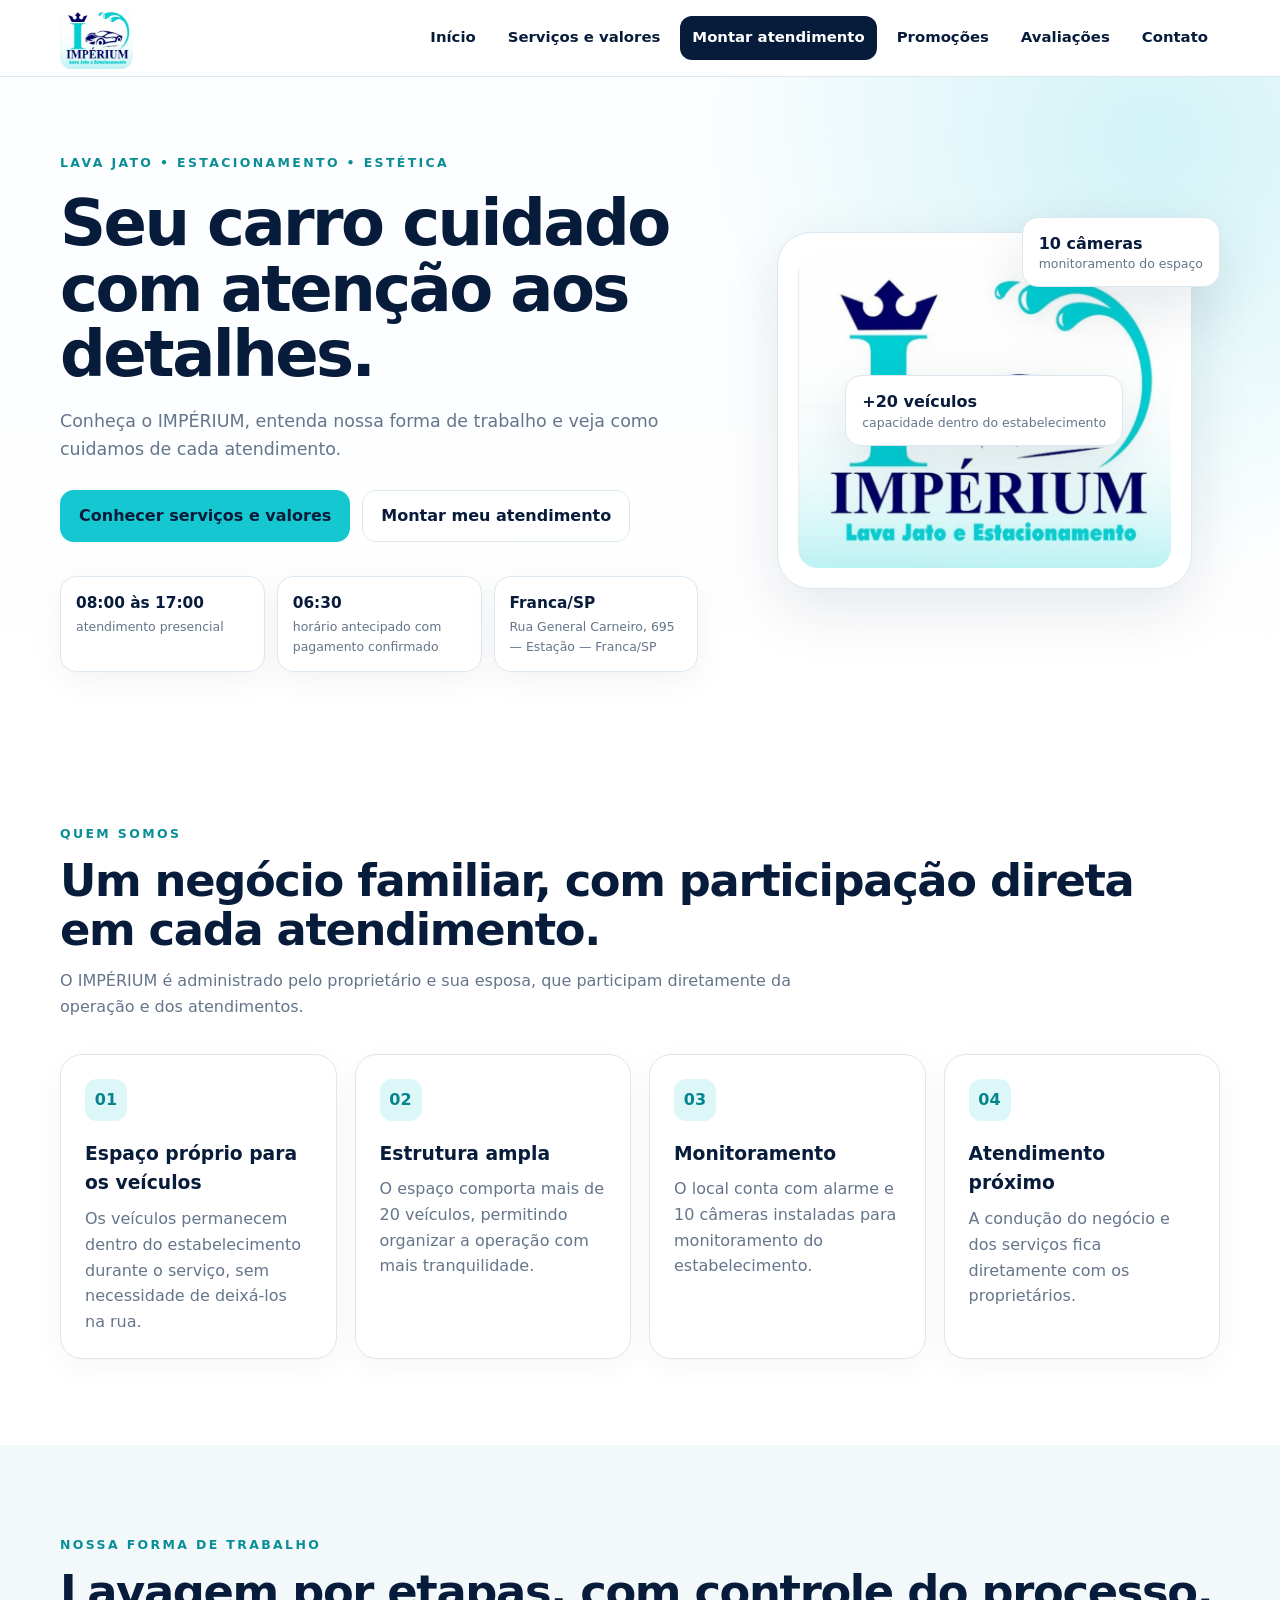
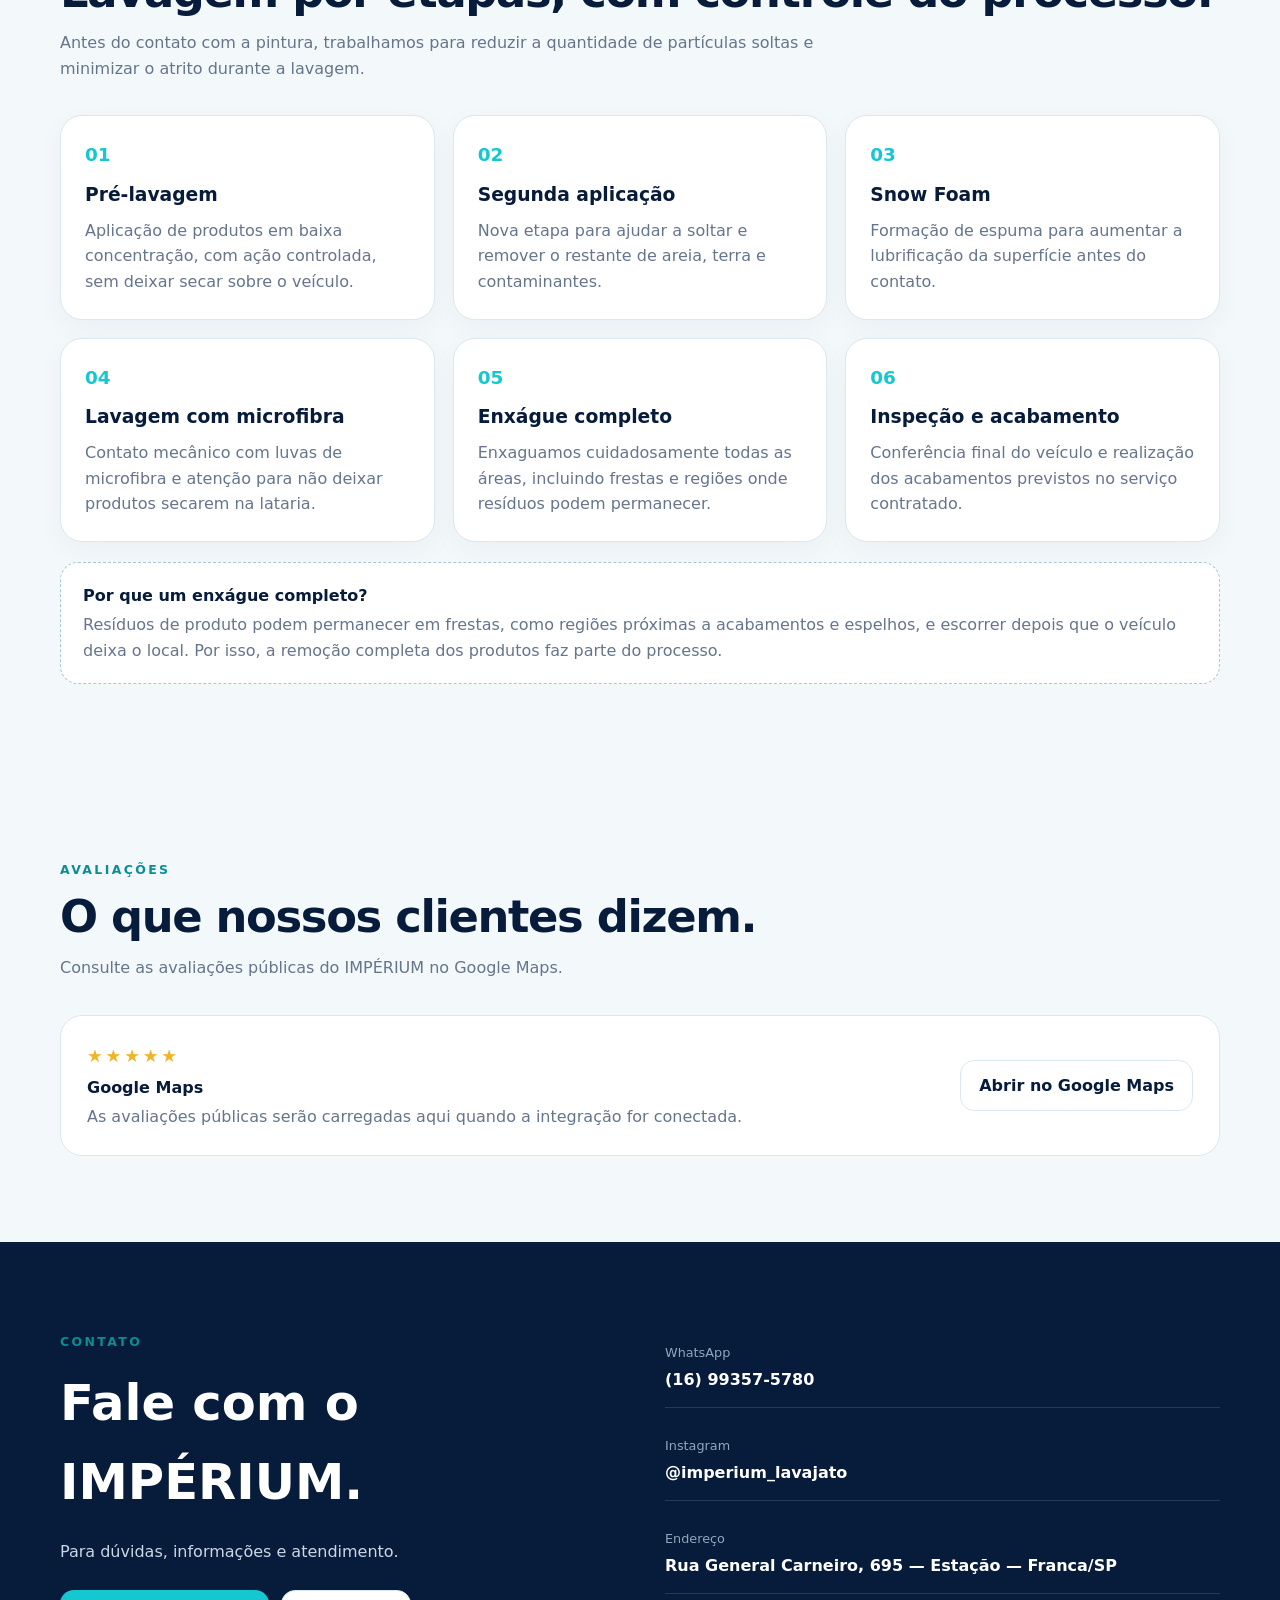
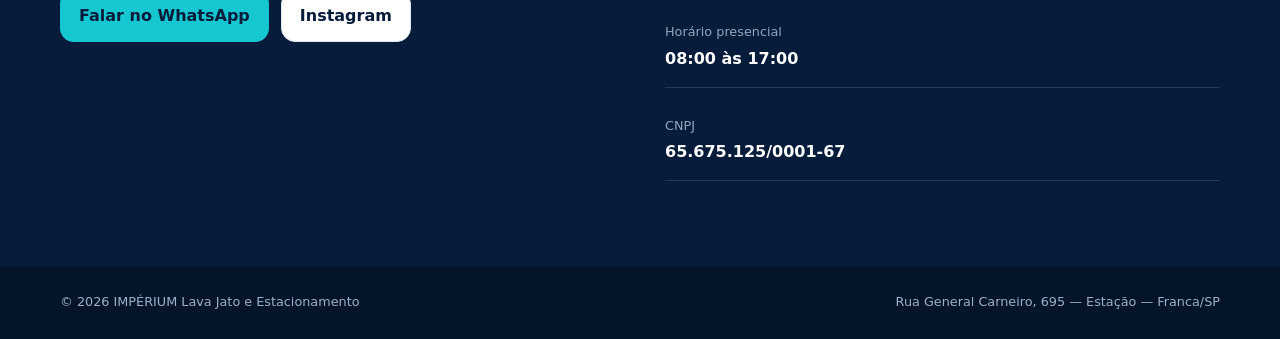
==== commit 3309478e: "Add files via upload" ====
--- a/index.html
+++ b/index.html
@@ -1,132 +1,16 @@
 <!DOCTYPE html>
 <html lang="pt-BR">
 <head>
-<meta charset="UTF-8">
-<meta name="viewport" content="width=device-width, initial-scale=1.0">
-<meta name="theme-color" content="#071b3a">
-<meta name="description" content="IMPÉRIUM Lava Jato e Estacionamento — lavagem automotiva, estética, higienização e estacionamento em Franca/SP.">
-<title>IMPÉRIUM | Lava Jato e Estacionamento</title>
-<link rel="icon" type="image/jpeg" href="logo-imperium.jpg">
-<link rel="stylesheet" href="style.css">
+<meta charset="UTF-8"><meta name="viewport" content="width=device-width, initial-scale=1.0"><meta name="theme-color" content="#071b3a">
+<meta id="meta-description" name="description" content="IMPÉRIUM Lava Jato e Estacionamento — Franca/SP."><title id="page-title">IMPÉRIUM | Lava Jato e Estacionamento</title>
+<link rel="icon" type="image/jpeg" href="logo-imperium.jpg"><link rel="stylesheet" href="style.css">
 </head>
 <body>
-<header class="site-header">
-  <div class="container nav-wrap">
-    <a class="brand" href="index.html" aria-label="IMPÉRIUM Lava Jato e Estacionamento">
-      <img src="logo-imperium.jpg" alt="Logo IMPÉRIUM Lava Jato e Estacionamento">
-    </a>
-    <button class="menu-toggle" type="button" aria-label="Abrir menu" aria-expanded="false">☰</button>
-    <nav class="main-nav" aria-label="Navegação principal">
-      <a href="index.html">Início</a>
-      <a href="servicos.html">Serviços e valores</a>
-      <a href="montar.html" class="nav-cta">Montar atendimento</a>
-      <a href="promocoes.html">Promoções</a>
-      <a href="index.html#avaliacoes">Avaliações</a>
-      <a href="index.html#contato">Contato</a>
-    </nav>
-  </div>
-</header>
+<header class="site-header"><div class="container nav-wrap"><a class="brand" href="index.html"><img src="logo-imperium.jpg" alt="IMPÉRIUM Lava Jato e Estacionamento"></a><button class="menu-toggle" type="button" aria-label="Abrir menu">☰</button><nav class="main-nav"><a href="index.html">Início</a><a href="servicos.html">Serviços e valores</a><a href="montar.html" class="nav-cta">Montar atendimento</a><a href="promocoes.html">Promoções</a><a href="#avaliacoes">Avaliações</a><a href="#contato">Contato</a></nav></div></header>
 <main>
-<section class="hero" id="inicio">
-  <div class="container hero-grid">
-    <div class="hero-copy">
-      <span class="eyebrow">LAVA JATO • ESTACIONAMENTO • ESTÉTICA</span>
-      <h1>Seu carro cuidado com <span>atenção aos detalhes.</span></h1>
-      <p>Conheça o IMPÉRIUM, entenda nossa forma de trabalho e veja como cuidamos de cada atendimento.</p>
-      <div class="hero-actions">
-        <a class="btn btn-primary" href="servicos.html">Conhecer serviços e valores</a>
-        <a class="btn btn-secondary" href="montar.html">Montar meu atendimento</a>
-      </div>
-      <div class="quick-info">
-        <div><strong>08:00–17:00</strong><span>atendimento presencial</span></div>
-        <div><strong>06:30</strong><span>horário antecipado com pagamento confirmado</span></div>
-        <div><strong>Franca/SP</strong><span>Rua General Carneiro, 695</span></div>
-      </div>
-    </div>
-    <div class="hero-visual">
-      <div class="logo-frame"><img src="logo-imperium.jpg" alt="IMPÉRIUM"></div>
-      <div class="hero-badge"><strong>+20 veículos</strong><span>capacidade dentro do estabelecimento</span></div>
-      <div class="hero-badge"><strong>10 câmeras</strong><span>monitoramento do espaço</span></div>
-    </div>
-  </div>
-</section>
-
-<section class="section" id="empresa">
-  <div class="container">
-    <div class="section-heading">
-      <span class="eyebrow">QUEM SOMOS</span>
-      <h2>Um negócio familiar, com participação direta em cada atendimento.</h2>
-      <p>O IMPÉRIUM é administrado pelo proprietário e sua esposa, que participam diretamente da operação e dos atendimentos.</p>
-    </div>
-    <div class="feature-grid">
-      <article class="feature-card"><div class="icon">01</div><h3>Espaço próprio para os veículos</h3><p>Os veículos permanecem dentro do estabelecimento durante o serviço, sem necessidade de deixá-los na rua.</p></article>
-      <article class="feature-card"><div class="icon">02</div><h3>Estrutura ampla</h3><p>O espaço comporta mais de 20 veículos, permitindo organizar a operação com mais tranquilidade.</p></article>
-      <article class="feature-card"><div class="icon">03</div><h3>Monitoramento</h3><p>O local conta com alarme e 10 câmeras instaladas para monitoramento do estabelecimento.</p></article>
-      <article class="feature-card"><div class="icon">04</div><h3>Atendimento próximo</h3><p>A condução do negócio e dos serviços fica diretamente com os proprietários.</p></article>
-    </div>
-  </div>
-</section>
-
-<section class="section section-soft" id="processo">
-  <div class="container">
-    <div class="section-heading">
-      <span class="eyebrow">NOSSA FORMA DE TRABALHO</span>
-      <h2>Lavagem por etapas, com controle do processo.</h2>
-      <p>Antes do contato com a pintura, trabalhamos para reduzir a quantidade de partículas soltas e minimizar o atrito durante a lavagem.</p>
-    </div>
-    <div class="process-grid">
-      <article class="process-card"><span>01</span><h3>Pré-lavagem</h3><p>Aplicação de produtos em baixa concentração, com ação controlada, sem deixar secar sobre o veículo.</p></article>
-      <article class="process-card"><span>02</span><h3>Segunda aplicação</h3><p>Nova etapa para ajudar a soltar e remover o restante de areia, terra e contaminantes.</p></article>
-      <article class="process-card"><span>03</span><h3>Snow Foam</h3><p>Formação de espuma para aumentar a lubrificação da superfície antes do contato.</p></article>
-      <article class="process-card"><span>04</span><h3>Lavagem com microfibra</h3><p>Contato mecânico com luvas de microfibra e atenção para não deixar produtos secarem na lataria.</p></article>
-      <article class="process-card"><span>05</span><h3>Enxágue completo</h3><p>Enxaguamos cuidadosamente todas as áreas, incluindo frestas e regiões onde resíduos podem permanecer.</p></article>
-      <article class="process-card"><span>06</span><h3>Inspeção e acabamento</h3><p>Conferência final do veículo e realização dos acabamentos previstos no serviço contratado.</p></article>
-    </div>
-    <div class="process-note"><strong>Por que um enxágue completo?</strong><p>Resíduos de produto podem permanecer em frestas, como regiões próximas a acabamentos e espelhos, e escorrer depois que o veículo deixa o local. Por isso, a remoção completa dos produtos faz parte do processo.</p></div>
-  </div>
-</section>
-
-<section class="section section-soft" id="avaliacoes">
-  <div class="container">
-    <div class="section-heading">
-      <span class="eyebrow">AVALIAÇÕES</span>
-      <h2>O que nossos clientes dizem.</h2>
-      <p>Consulte as avaliações públicas do IMPÉRIUM no Google Maps.</p>
-    </div>
-    <div class="reviews-placeholder">
-      <div class="review-placeholder-main"><span class="stars">★★★★★</span><strong>Google Maps</strong><p>As avaliações públicas serão carregadas aqui quando a integração for conectada.</p></div>
-      <a class="btn btn-secondary" href="https://www.google.com/maps/search/?api=1&query=Imperium+Lava+Jato+Franca+SP" target="_blank" rel="noopener">Abrir no Google Maps</a>
-    </div>
-  </div>
-</section>
-
-<section class="section contact-section" id="contato">
-  <div class="container contact-grid">
-    <div>
-      <span class="eyebrow">CONTATO</span>
-      <h2>Fale com o IMPÉRIUM.</h2>
-      <p>Para dúvidas, informações e atendimento.</p>
-      <div class="contact-actions">
-        <a class="btn btn-primary" href="https://wa.me/5516993575780" target="_blank" rel="noopener">Falar no WhatsApp</a>
-        <a class="btn btn-secondary" href="https://instagram.com/imperium_lavajato" target="_blank" rel="noopener">Instagram</a>
-      </div>
-    </div>
-    <div class="contact-list">
-      <div><span>WhatsApp</span><strong>(16) 99357-5780</strong></div>
-      <div><span>Instagram</span><strong>@imperium_lavajato</strong></div>
-      <div><span>Endereço</span><strong>Rua General Carneiro, 695 — Estação — Franca/SP</strong></div>
-      <div><span>Horário presencial</span><strong>08:00 às 17:00</strong></div>
-      <div><span>CNPJ</span><strong>65.675.125/0001-67</strong></div>
-    </div>
-  </div>
-</section>
-</main>
-<footer class="site-footer">
-  <div class="container footer-wrap">
-    <span>© <span id="year"></span> IMPÉRIUM Lava Jato e Estacionamento</span>
-    <span>Franca/SP • Rua General Carneiro, 695</span>
-  </div>
-</footer>
-<script src="app.js"></script>
-</body>
-</html>+<section class="hero" id="inicio"><div class="container hero-grid"><div class="hero-copy"><span class="eyebrow" data-config="hero_eyebrow">LAVA JATO • ESTACIONAMENTO • ESTÉTICA</span><h1 data-config="hero_titulo">Seu carro cuidado com atenção aos detalhes.</h1><p data-config="hero_texto">Conheça o IMPÉRIUM, entenda nossa forma de trabalho e veja como cuidamos de cada atendimento.</p><div class="hero-actions"><a class="btn btn-primary" href="servicos.html" data-config="hero_botao_servicos">Conhecer serviços e valores</a><a class="btn btn-secondary" href="montar.html" data-config="hero_botao_montar">Montar meu atendimento</a></div><div class="quick-info"><div><strong data-config="horario_presencial">08:00 às 17:00</strong><span>atendimento presencial</span></div><div><strong data-config="horario_antecipado">06:30</strong><span>horário antecipado com pagamento confirmado</span></div><div><strong>Franca/SP</strong><span data-config="endereco">Rua General Carneiro, 695 — Estação — Franca/SP</span></div></div></div><div class="hero-visual"><div class="logo-frame"><img src="logo-imperium.jpg" alt="IMPÉRIUM"></div><div class="hero-badge"><strong data-config="capacidade_veiculos">+20 veículos</strong><span>capacidade dentro do estabelecimento</span></div><div class="hero-badge"><strong data-config="quantidade_cameras">10 câmeras</strong><span>monitoramento do espaço</span></div></div></div></section>
+<section class="section" id="empresa"><div class="container"><div class="section-heading"><span class="eyebrow">QUEM SOMOS</span><h2 data-config="quem_somos_titulo">Um negócio familiar, com participação direta em cada atendimento.</h2><p data-config="quem_somos_texto">O IMPÉRIUM é administrado pelo proprietário e sua esposa, que participam diretamente da operação e dos atendimentos.</p></div><div class="feature-grid"><article class="feature-card"><div class="icon">01</div><h3 data-config="empresa_card_1_titulo">Espaço próprio para os veículos</h3><p data-config="empresa_card_1_texto">Os veículos permanecem dentro do estabelecimento durante o serviço, sem necessidade de deixá-los na rua.</p></article><article class="feature-card"><div class="icon">02</div><h3 data-config="empresa_card_2_titulo">Estrutura ampla</h3><p data-config="empresa_card_2_texto">O espaço comporta mais de 20 veículos, permitindo organizar a operação com mais tranquilidade.</p></article><article class="feature-card"><div class="icon">03</div><h3 data-config="empresa_card_3_titulo">Monitoramento</h3><p data-config="empresa_card_3_texto">O local conta com alarme e 10 câmeras instaladas para monitoramento do estabelecimento.</p></article><article class="feature-card"><div class="icon">04</div><h3 data-config="empresa_card_4_titulo">Atendimento próximo</h3><p data-config="empresa_card_4_texto">A condução do negócio e dos serviços fica diretamente com os proprietários.</p></article></div></div></section>
+<section class="section section-soft" id="processo"><div class="container"><div class="section-heading"><span class="eyebrow">NOSSA FORMA DE TRABALHO</span><h2 data-config="processo_titulo">Lavagem por etapas, com controle do processo.</h2><p data-config="processo_texto">Antes do contato com a pintura, trabalhamos para reduzir a quantidade de partículas soltas e minimizar o atrito durante a lavagem.</p></div><div class="process-grid"><article class="process-card"><span>01</span><h3 data-config="processo_1_titulo">Pré-lavagem</h3><p data-config="processo_1_texto">Aplicação de produtos em baixa concentração, com ação controlada, sem deixar secar sobre o veículo.</p></article><article class="process-card"><span>02</span><h3 data-config="processo_2_titulo">Segunda aplicação</h3><p data-config="processo_2_texto">Nova etapa para ajudar a soltar e remover o restante de areia, terra e contaminantes.</p></article><article class="process-card"><span>03</span><h3 data-config="processo_3_titulo">Snow Foam</h3><p data-config="processo_3_texto">Formação de espuma para aumentar a lubrificação da superfície antes do contato.</p></article><article class="process-card"><span>04</span><h3 data-config="processo_4_titulo">Lavagem com microfibra</h3><p data-config="processo_4_texto">Contato mecânico com luvas de microfibra e atenção para não deixar produtos secarem na lataria.</p></article><article class="process-card"><span>05</span><h3 data-config="processo_5_titulo">Enxágue completo</h3><p data-config="processo_5_texto">Enxaguamos cuidadosamente todas as áreas, incluindo frestas e regiões onde resíduos podem permanecer.</p></article><article class="process-card"><span>06</span><h3 data-config="processo_6_titulo">Inspeção e acabamento</h3><p data-config="processo_6_texto">Conferência final do veículo e realização dos acabamentos previstos no serviço contratado.</p></article></div><div class="process-note"><strong data-config="processo_nota_titulo">Por que um enxágue completo?</strong><p data-config="processo_nota_texto">Resíduos de produto podem permanecer em frestas, como regiões próximas a acabamentos e espelhos, e escorrer depois que o veículo deixa o local. Por isso, a remoção completa dos produtos faz parte do processo.</p></div></div></section>
+<section class="section section-soft" id="avaliacoes"><div class="container"><div class="section-heading"><span class="eyebrow">AVALIAÇÕES</span><h2 data-config="avaliacoes_titulo">O que nossos clientes dizem.</h2><p data-config="avaliacoes_texto">Consulte as avaliações públicas do IMPÉRIUM no Google Maps.</p></div><div class="reviews-placeholder"><div class="review-placeholder-main"><span class="stars">★★★★★</span><strong>Google Maps</strong><p>As avaliações públicas serão carregadas aqui quando a integração for conectada.</p></div><a id="google-maps-link" class="btn btn-secondary" href="https://www.google.com/maps/search/?api=1&query=Imperium+Lava+Jato+Franca+SP" target="_blank" rel="noopener">Abrir no Google Maps</a></div></div></section>
+<section class="section contact-section" id="contato"><div class="container contact-grid"><div><span class="eyebrow">CONTATO</span><h2 data-config="contato_titulo">Fale com o IMPÉRIUM.</h2><p data-config="contato_texto">Para dúvidas, informações e atendimento.</p><div class="contact-actions"><a id="whatsapp-link" class="btn btn-primary" href="https://wa.me/5516993575780" target="_blank" rel="noopener">Falar no WhatsApp</a><a id="instagram-link" class="btn btn-secondary" href="https://instagram.com/imperium_lavajato" target="_blank" rel="noopener">Instagram</a></div></div><div class="contact-list"><div><span>WhatsApp</span><strong data-config="whatsapp">(16) 99357-5780</strong></div><div><span>Instagram</span><strong data-config="instagram">@imperium_lavajato</strong></div><div><span>Endereço</span><strong data-config="endereco">Rua General Carneiro, 695 — Estação — Franca/SP</strong></div><div><span>Horário presencial</span><strong data-config="horario_presencial">08:00 às 17:00</strong></div><div><span>CNPJ</span><strong data-config="cnpj">65.675.125/0001-67</strong></div></div></div></section>
+</main><footer class="site-footer"><div class="container footer-wrap"><span>© <span id="year"></span> <span data-config="nome_empresa">IMPÉRIUM Lava Jato e Estacionamento</span></span><span data-config="endereco">Franca/SP • Rua General Carneiro, 695</span></div></footer><script src="app.js"></script></body></html>
--- a/style.css
+++ b/style.css
@@ -70,16 +70,15 @@
 @media (max-width:720px){.section{padding:65px 0}.hero{padding:48px 0 38px}.hero-actions .btn{width:100%}.quick-info{grid-template-columns:1fr}.hero-visual{min-height:350px}.hero-badge{position:static;margin-top:12px;min-width:0}.hero-visual{display:block}.logo-frame{margin:0 auto}.feature-grid,.process-grid,.service-grid,.discount-grid,.vehicle-options,.form-grid{grid-template-columns:1fr}.row-heading{display:block}.price-note{margin-top:8px}.notice-list{grid-template-columns:1fr}.reviews-placeholder{align-items:stretch;flex-direction:column}.time-slots{grid-template-columns:repeat(2,1fr)}.footer-wrap{flex-direction:column;justify-content:center;text-align:center;padding:14px 0}.builder-block,.booking-card,.order-summary,.booking-summary{padding:20px}}
 @media (max-width:460px){.brand{max-width:155px}.brand img{max-height:52px}.hero h1{font-size:2.25rem}.time-slots{grid-template-columns:1fr}.option-card{grid-template-columns:auto 1fr}.option-card .option-price{grid-column:2;text-align:left}.hero-badge{display:block}.builder-heading{gap:10px}.builder-heading>span{width:34px;height:34px}}
 
-/* Refinamentos das páginas novas */
-.service-description{min-height:52px}
-.center-action{display:flex;justify-content:center;margin-top:28px}
-.promotion-grid{display:grid;grid-template-columns:minmax(0,1fr) minmax(0,1fr);gap:20px;align-items:stretch}
-.promotion-card,.empty-promotion{background:#fff;border:1px solid var(--line);border-radius:24px;padding:28px;box-shadow:0 12px 40px rgba(7,27,58,.06)}
-.promotion-card{border-top:4px solid var(--cyan)}
-.promotion-top{display:flex;align-items:center;justify-content:space-between;gap:12px}
-.promotion-status{font-size:.72rem;font-weight:900;color:#0b7881;background:#e9fbfc;padding:6px 9px;border-radius:999px}
-.promotion-card h2,.empty-promotion h2{font-size:1.8rem;color:var(--navy);margin:18px 0 10px}
-.promotion-description,.promotion-validity,.empty-promotion p{color:var(--muted)}
-.promotion-price{margin:22px 0}.promotion-price small{display:block;color:var(--muted)}.promotion-price strong{display:block;font-size:2.6rem;color:#0b7881;line-height:1.05}
-.empty-promotion{display:flex;flex-direction:column;justify-content:center;background:linear-gradient(145deg,#f5fbfd,#fff)}
-@media(max-width:720px){.promotion-grid{grid-template-columns:1fr}.service-description{min-height:0}}
+
+/* CMS / dynamic content */
+.admin-note{padding:14px 16px;border:1px solid rgba(0,210,190,.25);background:rgba(0,210,190,.07);border-radius:14px;color:#cfe9e7}
+.loading{opacity:.7}
+.time-slot.disabled{opacity:.45;cursor:not-allowed}
+.booking-confirmed{padding:18px;border-radius:16px;background:rgba(0,190,150,.10);border:1px solid rgba(0,190,150,.25)}
+.config-list{display:grid;gap:16px}
+.config-card{padding:20px;border:1px solid #263247;border-radius:18px;background:#0b1930}
+.config-card h3{margin-top:0}
+.admin-table{width:100%;border-collapse:collapse}
+.admin-table th,.admin-table td{padding:10px;border-bottom:1px solid #27344a;text-align:left}
+@media(max-width:800px){.admin-table{font-size:13px}.admin-table th,.admin-table td{padding:8px}}
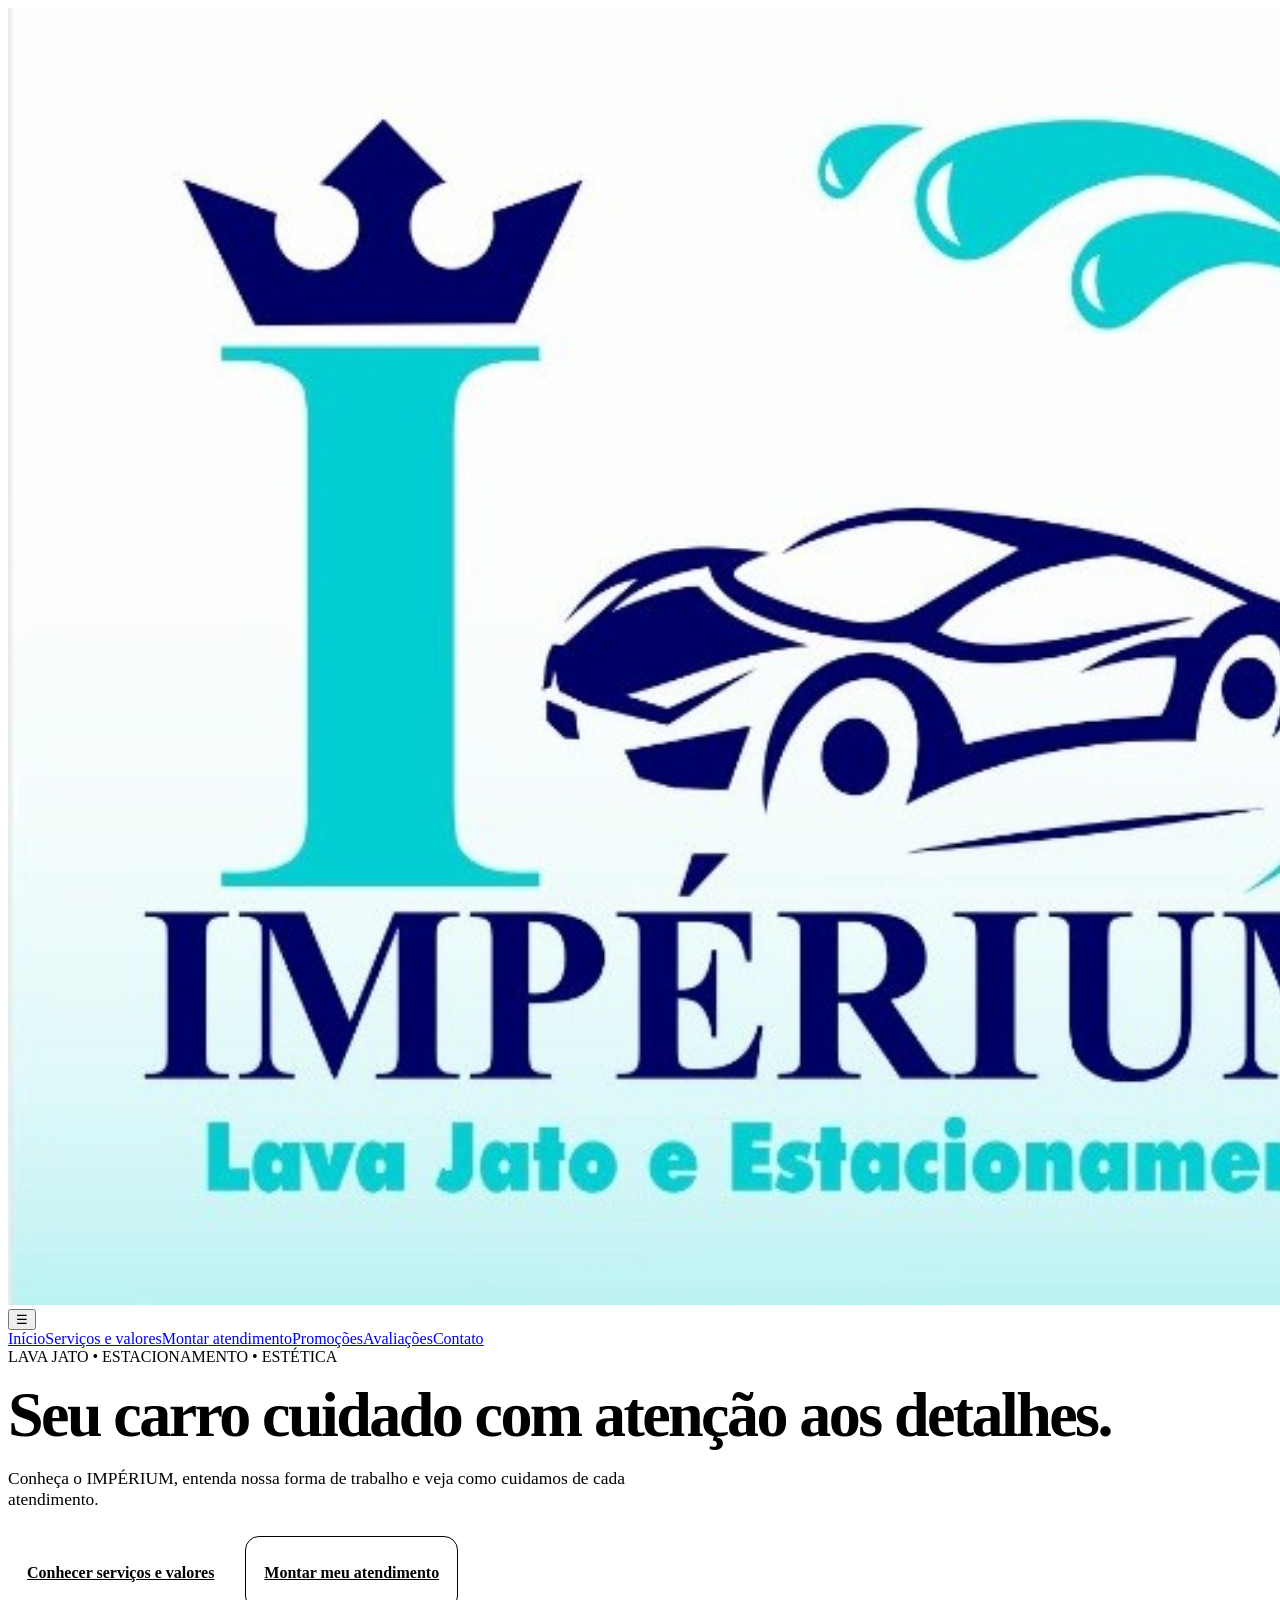
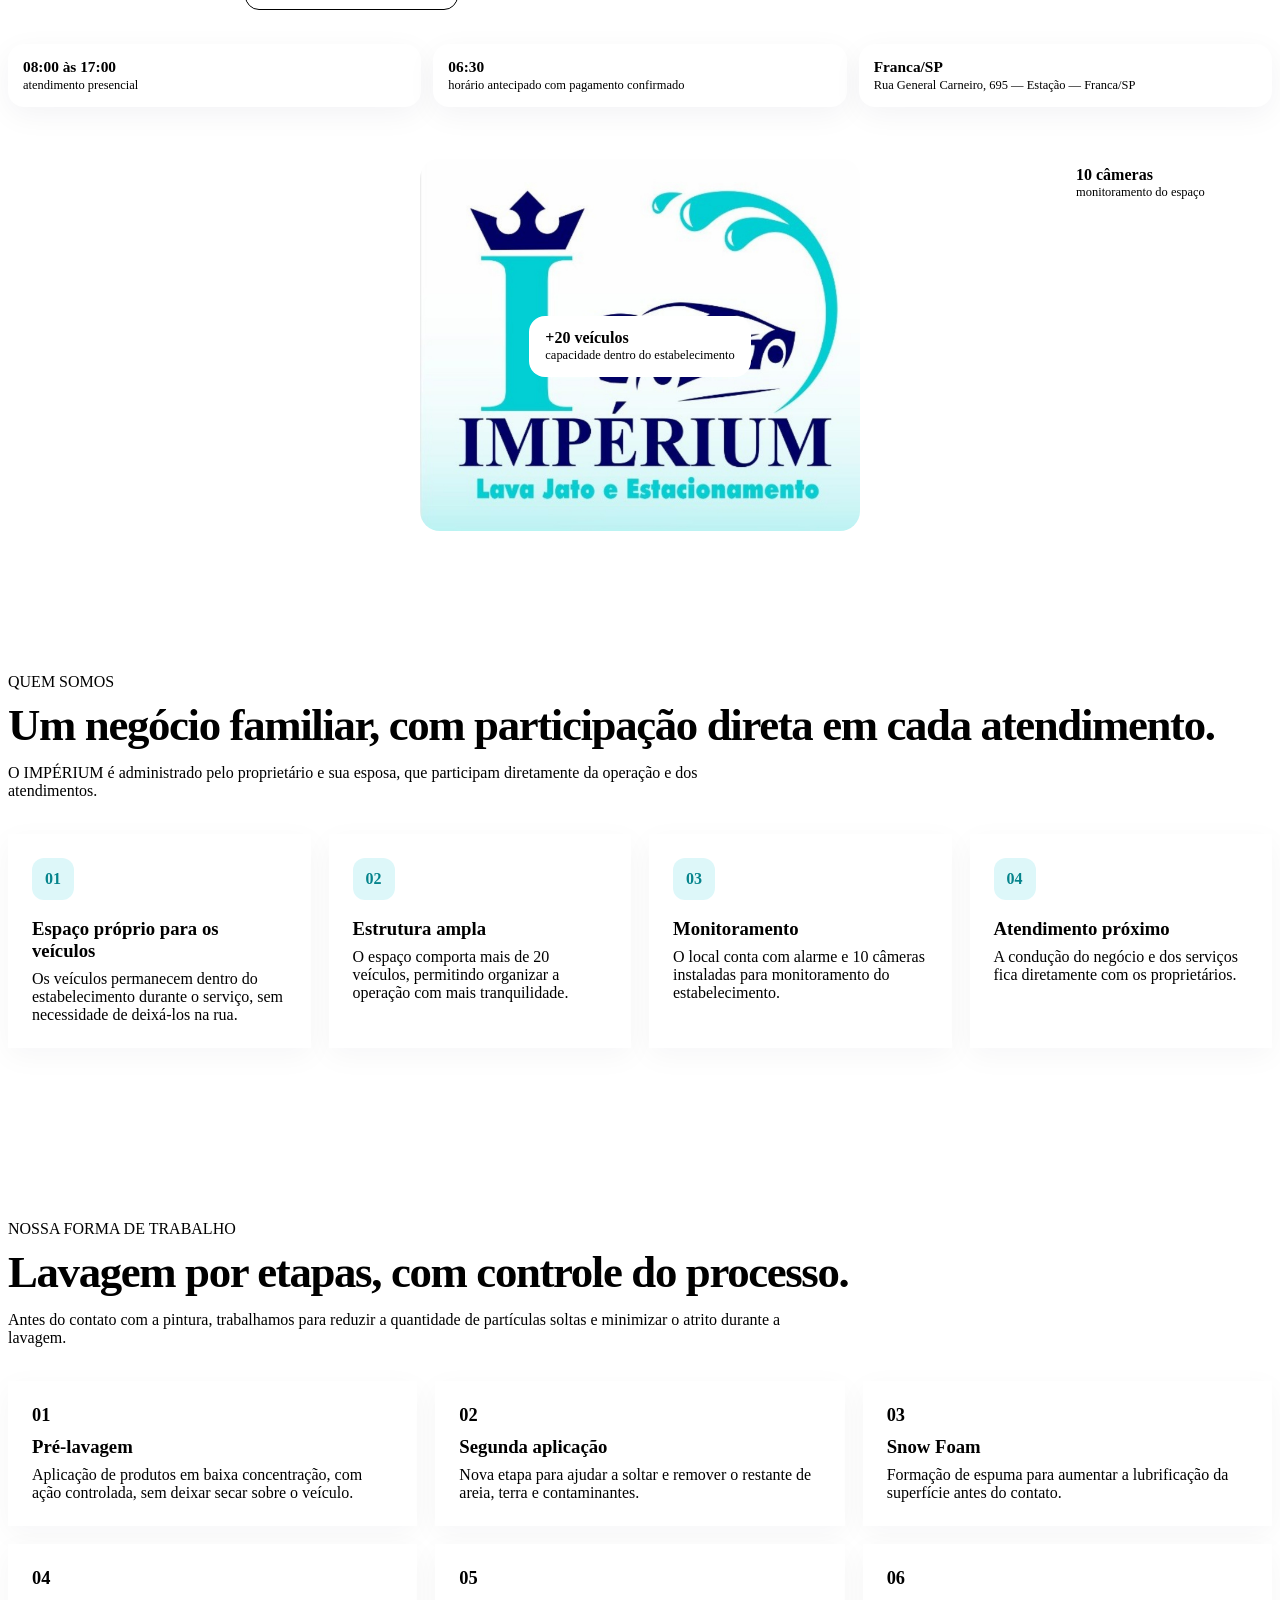
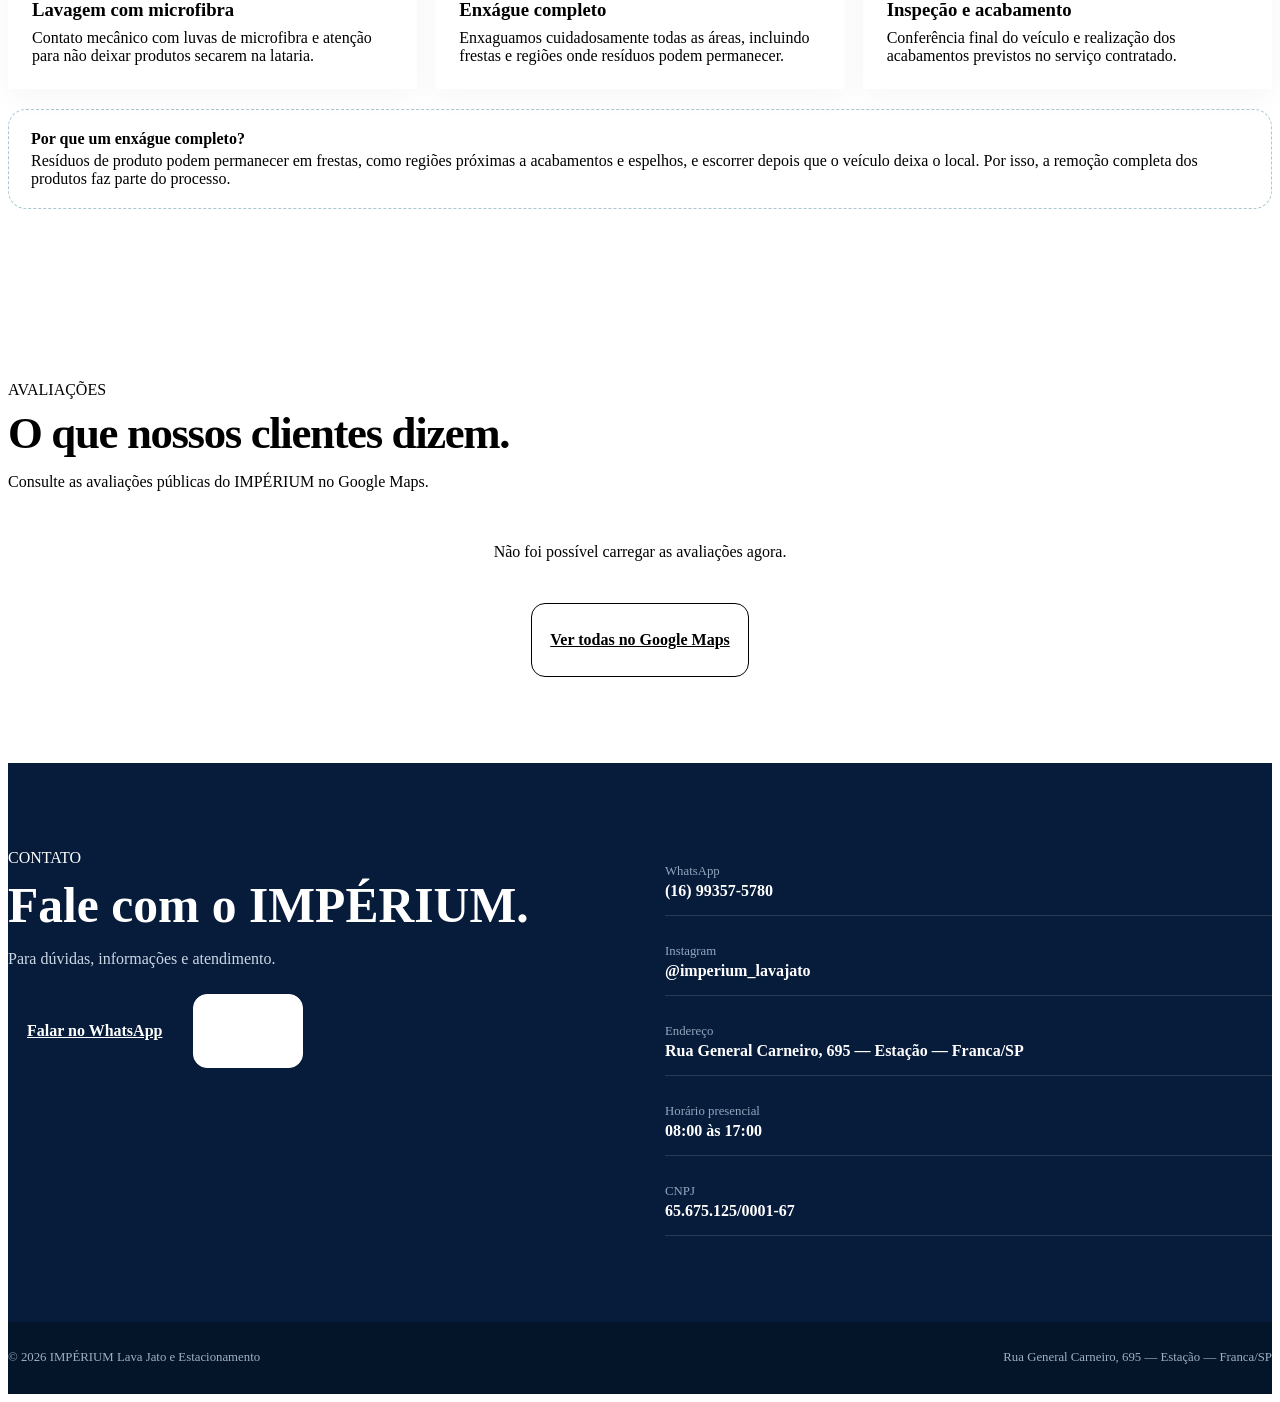
==== commit eda2a714: "Update evaluations section in index.html Replaced old evaluations section with updated version." ====
--- a/index.html
+++ b/index.html
@@ -11,6 +11,6 @@
 <section class="hero" id="inicio"><div class="container hero-grid"><div class="hero-copy"><span class="eyebrow" data-config="hero_eyebrow">LAVA JATO • ESTACIONAMENTO • ESTÉTICA</span><h1 data-config="hero_titulo">Seu carro cuidado com atenção aos detalhes.</h1><p data-config="hero_texto">Conheça o IMPÉRIUM, entenda nossa forma de trabalho e veja como cuidamos de cada atendimento.</p><div class="hero-actions"><a class="btn btn-primary" href="servicos.html" data-config="hero_botao_servicos">Conhecer serviços e valores</a><a class="btn btn-secondary" href="montar.html" data-config="hero_botao_montar">Montar meu atendimento</a></div><div class="quick-info"><div><strong data-config="horario_presencial">08:00 às 17:00</strong><span>atendimento presencial</span></div><div><strong data-config="horario_antecipado">06:30</strong><span>horário antecipado com pagamento confirmado</span></div><div><strong>Franca/SP</strong><span data-config="endereco">Rua General Carneiro, 695 — Estação — Franca/SP</span></div></div></div><div class="hero-visual"><div class="logo-frame"><img src="logo-imperium.jpg" alt="IMPÉRIUM"></div><div class="hero-badge"><strong data-config="capacidade_veiculos">+20 veículos</strong><span>capacidade dentro do estabelecimento</span></div><div class="hero-badge"><strong data-config="quantidade_cameras">10 câmeras</strong><span>monitoramento do espaço</span></div></div></div></section>
 <section class="section" id="empresa"><div class="container"><div class="section-heading"><span class="eyebrow">QUEM SOMOS</span><h2 data-config="quem_somos_titulo">Um negócio familiar, com participação direta em cada atendimento.</h2><p data-config="quem_somos_texto">O IMPÉRIUM é administrado pelo proprietário e sua esposa, que participam diretamente da operação e dos atendimentos.</p></div><div class="feature-grid"><article class="feature-card"><div class="icon">01</div><h3 data-config="empresa_card_1_titulo">Espaço próprio para os veículos</h3><p data-config="empresa_card_1_texto">Os veículos permanecem dentro do estabelecimento durante o serviço, sem necessidade de deixá-los na rua.</p></article><article class="feature-card"><div class="icon">02</div><h3 data-config="empresa_card_2_titulo">Estrutura ampla</h3><p data-config="empresa_card_2_texto">O espaço comporta mais de 20 veículos, permitindo organizar a operação com mais tranquilidade.</p></article><article class="feature-card"><div class="icon">03</div><h3 data-config="empresa_card_3_titulo">Monitoramento</h3><p data-config="empresa_card_3_texto">O local conta com alarme e 10 câmeras instaladas para monitoramento do estabelecimento.</p></article><article class="feature-card"><div class="icon">04</div><h3 data-config="empresa_card_4_titulo">Atendimento próximo</h3><p data-config="empresa_card_4_texto">A condução do negócio e dos serviços fica diretamente com os proprietários.</p></article></div></div></section>
 <section class="section section-soft" id="processo"><div class="container"><div class="section-heading"><span class="eyebrow">NOSSA FORMA DE TRABALHO</span><h2 data-config="processo_titulo">Lavagem por etapas, com controle do processo.</h2><p data-config="processo_texto">Antes do contato com a pintura, trabalhamos para reduzir a quantidade de partículas soltas e minimizar o atrito durante a lavagem.</p></div><div class="process-grid"><article class="process-card"><span>01</span><h3 data-config="processo_1_titulo">Pré-lavagem</h3><p data-config="processo_1_texto">Aplicação de produtos em baixa concentração, com ação controlada, sem deixar secar sobre o veículo.</p></article><article class="process-card"><span>02</span><h3 data-config="processo_2_titulo">Segunda aplicação</h3><p data-config="processo_2_texto">Nova etapa para ajudar a soltar e remover o restante de areia, terra e contaminantes.</p></article><article class="process-card"><span>03</span><h3 data-config="processo_3_titulo">Snow Foam</h3><p data-config="processo_3_texto">Formação de espuma para aumentar a lubrificação da superfície antes do contato.</p></article><article class="process-card"><span>04</span><h3 data-config="processo_4_titulo">Lavagem com microfibra</h3><p data-config="processo_4_texto">Contato mecânico com luvas de microfibra e atenção para não deixar produtos secarem na lataria.</p></article><article class="process-card"><span>05</span><h3 data-config="processo_5_titulo">Enxágue completo</h3><p data-config="processo_5_texto">Enxaguamos cuidadosamente todas as áreas, incluindo frestas e regiões onde resíduos podem permanecer.</p></article><article class="process-card"><span>06</span><h3 data-config="processo_6_titulo">Inspeção e acabamento</h3><p data-config="processo_6_texto">Conferência final do veículo e realização dos acabamentos previstos no serviço contratado.</p></article></div><div class="process-note"><strong data-config="processo_nota_titulo">Por que um enxágue completo?</strong><p data-config="processo_nota_texto">Resíduos de produto podem permanecer em frestas, como regiões próximas a acabamentos e espelhos, e escorrer depois que o veículo deixa o local. Por isso, a remoção completa dos produtos faz parte do processo.</p></div></div></section>
-<section class="section section-soft" id="avaliacoes"><div class="container"><div class="section-heading"><span class="eyebrow">AVALIAÇÕES</span><h2 data-config="avaliacoes_titulo">O que nossos clientes dizem.</h2><p data-config="avaliacoes_texto">Consulte as avaliações públicas do IMPÉRIUM no Google Maps.</p></div><div class="reviews-placeholder"><div class="review-placeholder-main"><span class="stars">★★★★★</span><strong>Google Maps</strong><p>As avaliações públicas serão carregadas aqui quando a integração for conectada.</p></div><a id="google-maps-link" class="btn btn-secondary" href="https://www.google.com/maps/search/?api=1&query=Imperium+Lava+Jato+Franca+SP" target="_blank" rel="noopener">Abrir no Google Maps</a></div></div></section>
+<section class="section section-soft" id="avaliacoes"><div class="container"><div class="section-heading"><span class="eyebrow">AVALIAÇÕES</span><h2 data-config="avaliacoes_titulo">O que nossos clientes dizem.</h2><p data-config="avaliacoes_texto">Consulte as avaliações públicas do IMPÉRIUM no Google Maps.</p></div><div id="reviews-list" class="reviews-grid"><div class="empty-state">Carregando avaliações...</div></div><div style="margin-top:24px;text-align:center"><a id="google-maps-link" class="btn btn-secondary" href="https://www.google.com/maps/search/?api=1&query=Imperium+Lava+Jato+Franca+SP" target="_blank" rel="noopener">Ver todas no Google Maps</a></div></div></section>
 <section class="section contact-section" id="contato"><div class="container contact-grid"><div><span class="eyebrow">CONTATO</span><h2 data-config="contato_titulo">Fale com o IMPÉRIUM.</h2><p data-config="contato_texto">Para dúvidas, informações e atendimento.</p><div class="contact-actions"><a id="whatsapp-link" class="btn btn-primary" href="https://wa.me/5516993575780" target="_blank" rel="noopener">Falar no WhatsApp</a><a id="instagram-link" class="btn btn-secondary" href="https://instagram.com/imperium_lavajato" target="_blank" rel="noopener">Instagram</a></div></div><div class="contact-list"><div><span>WhatsApp</span><strong data-config="whatsapp">(16) 99357-5780</strong></div><div><span>Instagram</span><strong data-config="instagram">@imperium_lavajato</strong></div><div><span>Endereço</span><strong data-config="endereco">Rua General Carneiro, 695 — Estação — Franca/SP</strong></div><div><span>Horário presencial</span><strong data-config="horario_presencial">08:00 às 17:00</strong></div><div><span>CNPJ</span><strong data-config="cnpj">65.675.125/0001-67</strong></div></div></div></section>
-</main><footer class="site-footer"><div class="container footer-wrap"><span>© <span id="year"></span> <span data-config="nome_empresa">IMPÉRIUM Lava Jato e Estacionamento</span></span><span data-config="endereco">Franca/SP • Rua General Carneiro, 695</span></div></footer><script src="app.js"></script></body></html>+</main><footer class="site-footer"><div class="container footer-wrap"><span>© <span id="year"></span> <span data-config="nome_empresa">IMPÉRIUM Lava Jato e Estacionamento</span></span><span data-config="endereco">Franca/SP • Rua General Carneiro, 695</span></div></footer><script src="app.js"></script></body></html>
--- a/style.css
+++ b/style.css
@@ -1,35 +1,3 @@
-:root{
-  --navy:#071b3a;
-  --navy-2:#0c2a55;
-  --cyan:#14c7d0;
-  --cyan-2:#8ceff3;
-  --white:#fff;
-  --text:#18314f;
-  --muted:#65758b;
-  --soft:#f3f8fb;
-  --line:#dce7ef;
-  --danger:#d92d20;
-  --shadow:0 20px 60px rgba(7,27,58,.10);
-  --radius:22px;
-}
-*{box-sizing:border-box}
-html{scroll-behavior:smooth}
-body{margin:0;font-family:Inter,system-ui,-apple-system,BlinkMacSystemFont,"Segoe UI",sans-serif;color:var(--text);background:#fff;line-height:1.6}
-a{text-decoration:none;color:inherit}
-img{max-width:100%;display:block}
-.container{width:min(1160px,92%);margin:0 auto}
-.site-header{position:sticky;top:0;z-index:50;background:rgba(255,255,255,.96);backdrop-filter:blur(12px);border-bottom:1px solid var(--line)}
-.nav-wrap{min-height:76px;display:flex;align-items:center;gap:24px;justify-content:space-between}
-.brand{display:flex;align-items:center;max-width:210px}
-.brand img{max-height:62px;width:auto;border-radius:12px}
-.main-nav{display:flex;align-items:center;gap:8px;flex-wrap:wrap;justify-content:flex-end}
-.main-nav a{padding:10px 12px;border-radius:12px;font-weight:700;font-size:.93rem;color:var(--navy)}
-.main-nav a:hover{background:var(--soft)}
-.main-nav .nav-cta{background:var(--navy);color:#fff}
-.menu-toggle{display:none;border:0;background:var(--navy);color:#fff;border-radius:12px;font-size:1.35rem;padding:9px 12px}
-.hero{padding:72px 0 62px;background:radial-gradient(circle at 90% 10%,rgba(20,199,208,.18),transparent 34%),linear-gradient(180deg,#fbfdff 0%,#fff 100%)}
-.hero-grid{display:grid;grid-template-columns:1.15fr .85fr;gap:50px;align-items:center}
-.eyebrow{display:inline-flex;align-items:center;gap:8px;font-size:.78rem;letter-spacing:.19em;font-weight:900;color:#0a8e96;text-transform:uppercase}
 .hero h1,.section-heading h1{font-size:clamp(2.2rem,5vw,4.55rem);line-height:1.03;margin:16px 0 20px;color:var(--navy);letter-spacing:-.04em}
 .hero h1 span{color:#10afb8}
 .hero p{font-size:1.09rem;color:var(--muted);max-width:680px}
@@ -82,3 +50,15 @@
 .admin-table{width:100%;border-collapse:collapse}
 .admin-table th,.admin-table td{padding:10px;border-bottom:1px solid #27344a;text-align:left}
 @media(max-width:800px){.admin-table{font-size:13px}.admin-table th,.admin-table td{padding:8px}}
+
+/* Avaliações do Google */
+.reviews-grid{display:grid;grid-template-columns:repeat(3,minmax(0,1fr));gap:20px}
+.review-card{background:#fff;border:1px solid var(--line);border-radius:22px;overflow:hidden;box-shadow:0 12px 30px rgba(7,27,58,.08);display:flex;flex-direction:column}
+.review-image-wrap{background:#f5f7fa;padding:12px;display:flex;align-items:center;justify-content:center;min-height:180px}
+.review-image{display:block;width:100%;height:auto;max-height:430px;object-fit:contain;border-radius:14px}
+.review-card-body{padding:16px;display:flex;flex-direction:column;gap:10px}
+.review-stars{color:#f0b429;letter-spacing:.12em;font-size:1rem}
+.review-name{color:var(--navy)}
+.review-link{align-self:flex-start;margin-top:2px}
+@media(max-width:950px){.reviews-grid{grid-template-columns:repeat(2,minmax(0,1fr))}}
+@media(max-width:720px){.reviews-grid{grid-template-columns:1fr}.review-link{width:100%;box-sizing:border-box;text-align:center}}
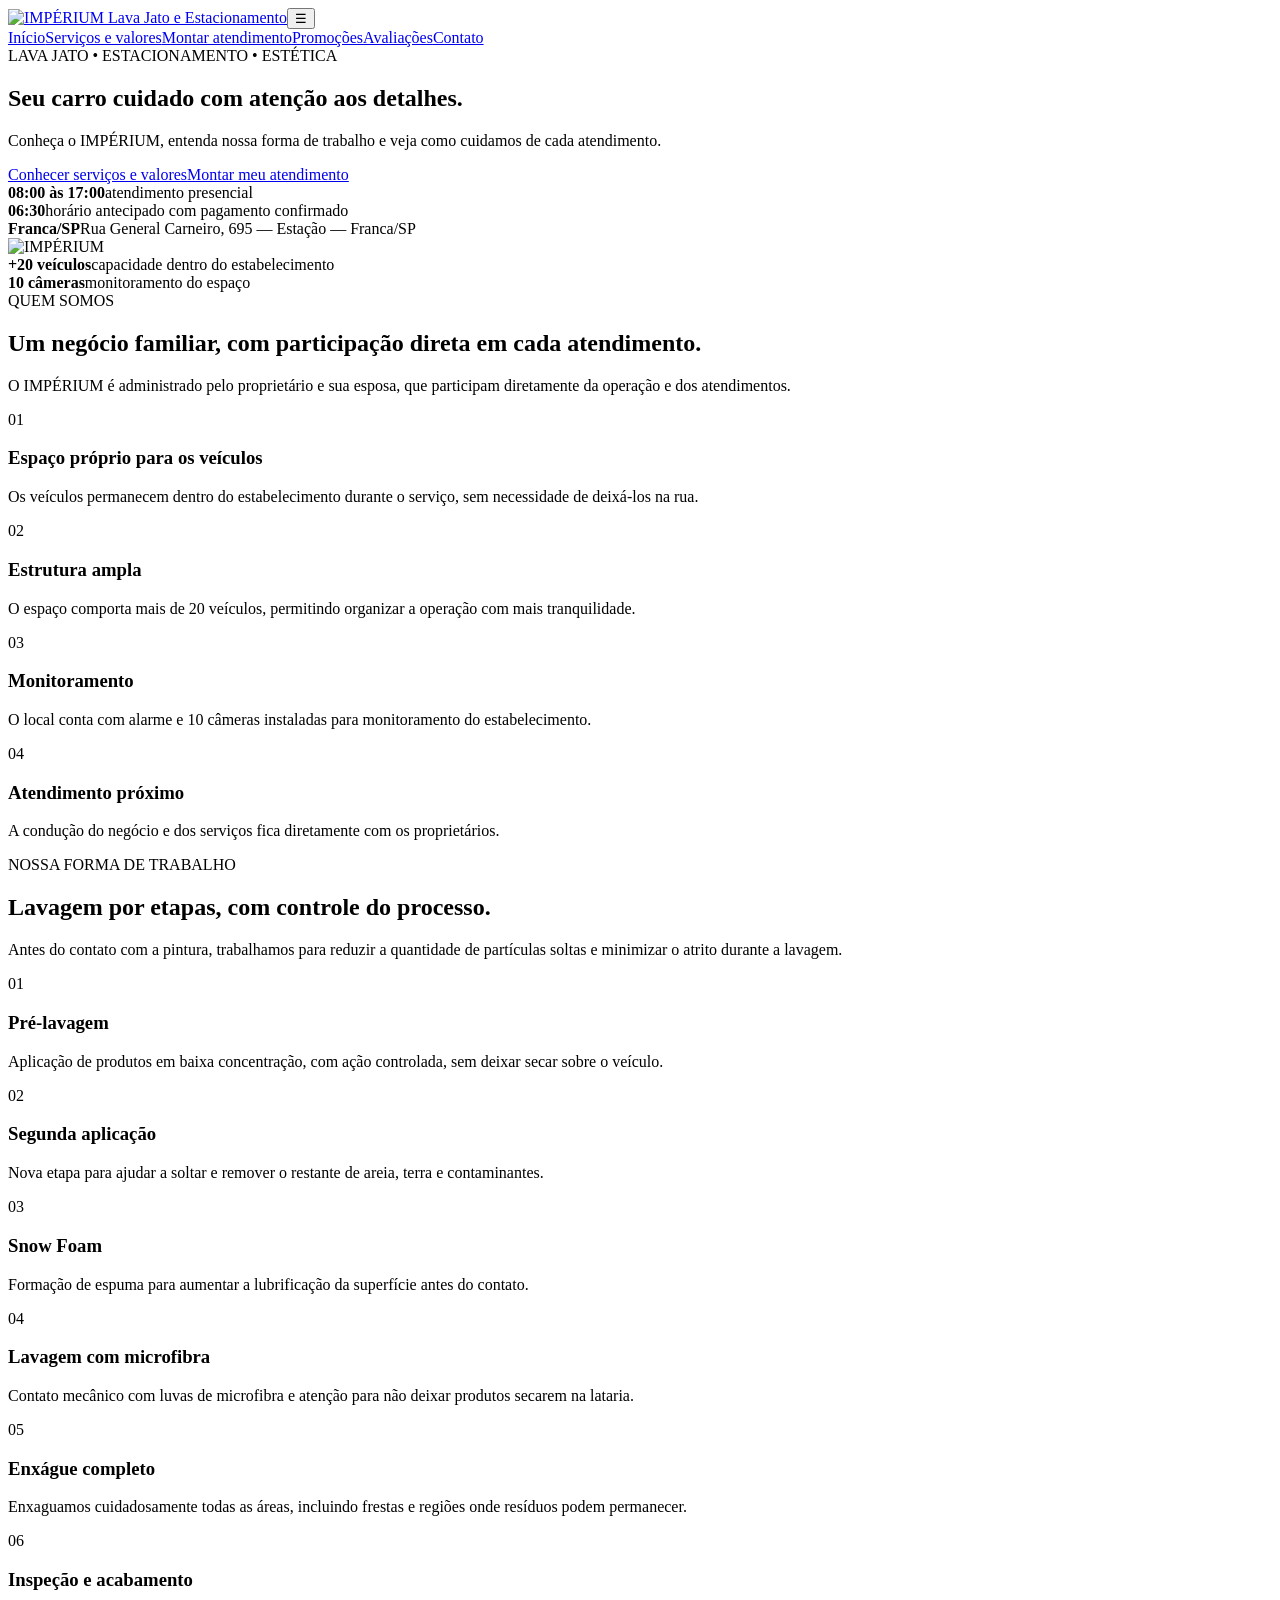
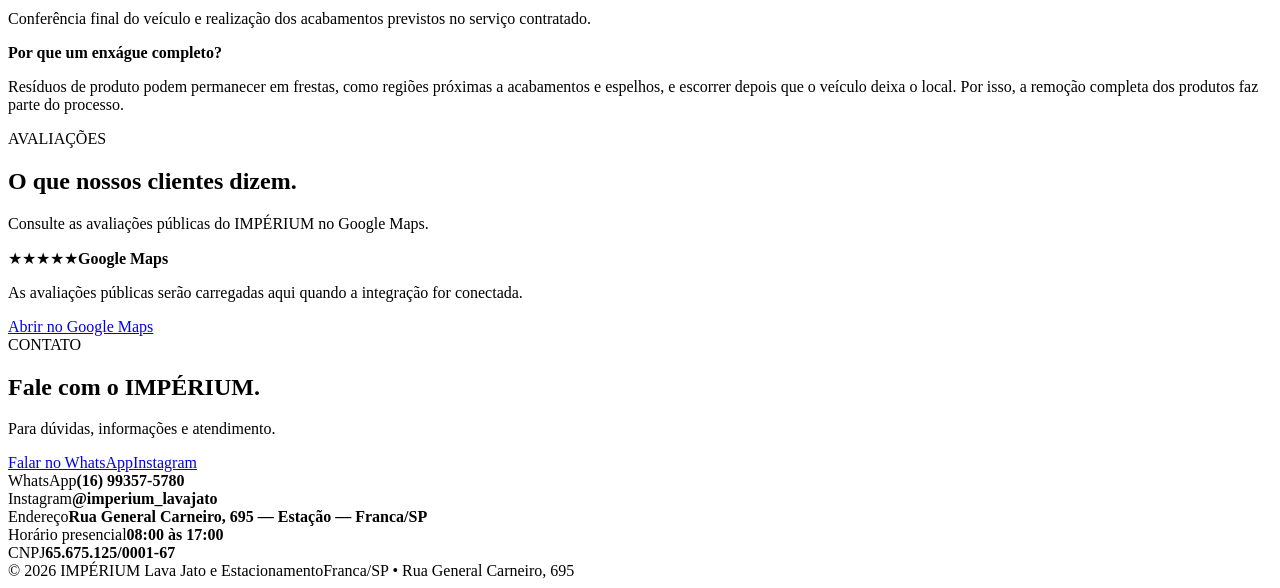
==== commit eebbdf3b: "Add files via upload" ====
--- a/index.html
+++ b/index.html
@@ -11,6 +11,6 @@
 <section class="hero" id="inicio"><div class="container hero-grid"><div class="hero-copy"><span class="eyebrow" data-config="hero_eyebrow">LAVA JATO • ESTACIONAMENTO • ESTÉTICA</span><h1 data-config="hero_titulo">Seu carro cuidado com atenção aos detalhes.</h1><p data-config="hero_texto">Conheça o IMPÉRIUM, entenda nossa forma de trabalho e veja como cuidamos de cada atendimento.</p><div class="hero-actions"><a class="btn btn-primary" href="servicos.html" data-config="hero_botao_servicos">Conhecer serviços e valores</a><a class="btn btn-secondary" href="montar.html" data-config="hero_botao_montar">Montar meu atendimento</a></div><div class="quick-info"><div><strong data-config="horario_presencial">08:00 às 17:00</strong><span>atendimento presencial</span></div><div><strong data-config="horario_antecipado">06:30</strong><span>horário antecipado com pagamento confirmado</span></div><div><strong>Franca/SP</strong><span data-config="endereco">Rua General Carneiro, 695 — Estação — Franca/SP</span></div></div></div><div class="hero-visual"><div class="logo-frame"><img src="logo-imperium.jpg" alt="IMPÉRIUM"></div><div class="hero-badge"><strong data-config="capacidade_veiculos">+20 veículos</strong><span>capacidade dentro do estabelecimento</span></div><div class="hero-badge"><strong data-config="quantidade_cameras">10 câmeras</strong><span>monitoramento do espaço</span></div></div></div></section>
 <section class="section" id="empresa"><div class="container"><div class="section-heading"><span class="eyebrow">QUEM SOMOS</span><h2 data-config="quem_somos_titulo">Um negócio familiar, com participação direta em cada atendimento.</h2><p data-config="quem_somos_texto">O IMPÉRIUM é administrado pelo proprietário e sua esposa, que participam diretamente da operação e dos atendimentos.</p></div><div class="feature-grid"><article class="feature-card"><div class="icon">01</div><h3 data-config="empresa_card_1_titulo">Espaço próprio para os veículos</h3><p data-config="empresa_card_1_texto">Os veículos permanecem dentro do estabelecimento durante o serviço, sem necessidade de deixá-los na rua.</p></article><article class="feature-card"><div class="icon">02</div><h3 data-config="empresa_card_2_titulo">Estrutura ampla</h3><p data-config="empresa_card_2_texto">O espaço comporta mais de 20 veículos, permitindo organizar a operação com mais tranquilidade.</p></article><article class="feature-card"><div class="icon">03</div><h3 data-config="empresa_card_3_titulo">Monitoramento</h3><p data-config="empresa_card_3_texto">O local conta com alarme e 10 câmeras instaladas para monitoramento do estabelecimento.</p></article><article class="feature-card"><div class="icon">04</div><h3 data-config="empresa_card_4_titulo">Atendimento próximo</h3><p data-config="empresa_card_4_texto">A condução do negócio e dos serviços fica diretamente com os proprietários.</p></article></div></div></section>
 <section class="section section-soft" id="processo"><div class="container"><div class="section-heading"><span class="eyebrow">NOSSA FORMA DE TRABALHO</span><h2 data-config="processo_titulo">Lavagem por etapas, com controle do processo.</h2><p data-config="processo_texto">Antes do contato com a pintura, trabalhamos para reduzir a quantidade de partículas soltas e minimizar o atrito durante a lavagem.</p></div><div class="process-grid"><article class="process-card"><span>01</span><h3 data-config="processo_1_titulo">Pré-lavagem</h3><p data-config="processo_1_texto">Aplicação de produtos em baixa concentração, com ação controlada, sem deixar secar sobre o veículo.</p></article><article class="process-card"><span>02</span><h3 data-config="processo_2_titulo">Segunda aplicação</h3><p data-config="processo_2_texto">Nova etapa para ajudar a soltar e remover o restante de areia, terra e contaminantes.</p></article><article class="process-card"><span>03</span><h3 data-config="processo_3_titulo">Snow Foam</h3><p data-config="processo_3_texto">Formação de espuma para aumentar a lubrificação da superfície antes do contato.</p></article><article class="process-card"><span>04</span><h3 data-config="processo_4_titulo">Lavagem com microfibra</h3><p data-config="processo_4_texto">Contato mecânico com luvas de microfibra e atenção para não deixar produtos secarem na lataria.</p></article><article class="process-card"><span>05</span><h3 data-config="processo_5_titulo">Enxágue completo</h3><p data-config="processo_5_texto">Enxaguamos cuidadosamente todas as áreas, incluindo frestas e regiões onde resíduos podem permanecer.</p></article><article class="process-card"><span>06</span><h3 data-config="processo_6_titulo">Inspeção e acabamento</h3><p data-config="processo_6_texto">Conferência final do veículo e realização dos acabamentos previstos no serviço contratado.</p></article></div><div class="process-note"><strong data-config="processo_nota_titulo">Por que um enxágue completo?</strong><p data-config="processo_nota_texto">Resíduos de produto podem permanecer em frestas, como regiões próximas a acabamentos e espelhos, e escorrer depois que o veículo deixa o local. Por isso, a remoção completa dos produtos faz parte do processo.</p></div></div></section>
-<section class="section section-soft" id="avaliacoes"><div class="container"><div class="section-heading"><span class="eyebrow">AVALIAÇÕES</span><h2 data-config="avaliacoes_titulo">O que nossos clientes dizem.</h2><p data-config="avaliacoes_texto">Consulte as avaliações públicas do IMPÉRIUM no Google Maps.</p></div><div id="reviews-list" class="reviews-grid"><div class="empty-state">Carregando avaliações...</div></div><div style="margin-top:24px;text-align:center"><a id="google-maps-link" class="btn btn-secondary" href="https://www.google.com/maps/search/?api=1&query=Imperium+Lava+Jato+Franca+SP" target="_blank" rel="noopener">Ver todas no Google Maps</a></div></div></section>
+<section class="section section-soft" id="avaliacoes"><div class="container"><div class="section-heading"><span class="eyebrow">AVALIAÇÕES</span><h2 data-config="avaliacoes_titulo">O que nossos clientes dizem.</h2><p data-config="avaliacoes_texto">Consulte as avaliações públicas do IMPÉRIUM no Google Maps.</p></div><div class="reviews-placeholder"><div class="review-placeholder-main"><span class="stars">★★★★★</span><strong>Google Maps</strong><p>As avaliações públicas serão carregadas aqui quando a integração for conectada.</p></div><a id="google-maps-link" class="btn btn-secondary" href="https://www.google.com/maps/search/?api=1&query=Imperium+Lava+Jato+Franca+SP" target="_blank" rel="noopener">Abrir no Google Maps</a></div></div></section>
 <section class="section contact-section" id="contato"><div class="container contact-grid"><div><span class="eyebrow">CONTATO</span><h2 data-config="contato_titulo">Fale com o IMPÉRIUM.</h2><p data-config="contato_texto">Para dúvidas, informações e atendimento.</p><div class="contact-actions"><a id="whatsapp-link" class="btn btn-primary" href="https://wa.me/5516993575780" target="_blank" rel="noopener">Falar no WhatsApp</a><a id="instagram-link" class="btn btn-secondary" href="https://instagram.com/imperium_lavajato" target="_blank" rel="noopener">Instagram</a></div></div><div class="contact-list"><div><span>WhatsApp</span><strong data-config="whatsapp">(16) 99357-5780</strong></div><div><span>Instagram</span><strong data-config="instagram">@imperium_lavajato</strong></div><div><span>Endereço</span><strong data-config="endereco">Rua General Carneiro, 695 — Estação — Franca/SP</strong></div><div><span>Horário presencial</span><strong data-config="horario_presencial">08:00 às 17:00</strong></div><div><span>CNPJ</span><strong data-config="cnpj">65.675.125/0001-67</strong></div></div></div></section>
-</main><footer class="site-footer"><div class="container footer-wrap"><span>© <span id="year"></span> <span data-config="nome_empresa">IMPÉRIUM Lava Jato e Estacionamento</span></span><span data-config="endereco">Franca/SP • Rua General Carneiro, 695</span></div></footer><script src="app.js"></script></body></html>
+</main><footer class="site-footer"><div class="container footer-wrap"><span>© <span id="year"></span> <span data-config="nome_empresa">IMPÉRIUM Lava Jato e Estacionamento</span></span><span data-config="endereco">Franca/SP • Rua General Carneiro, 695</span></div></footer><script src="app.js"></script></body></html>
